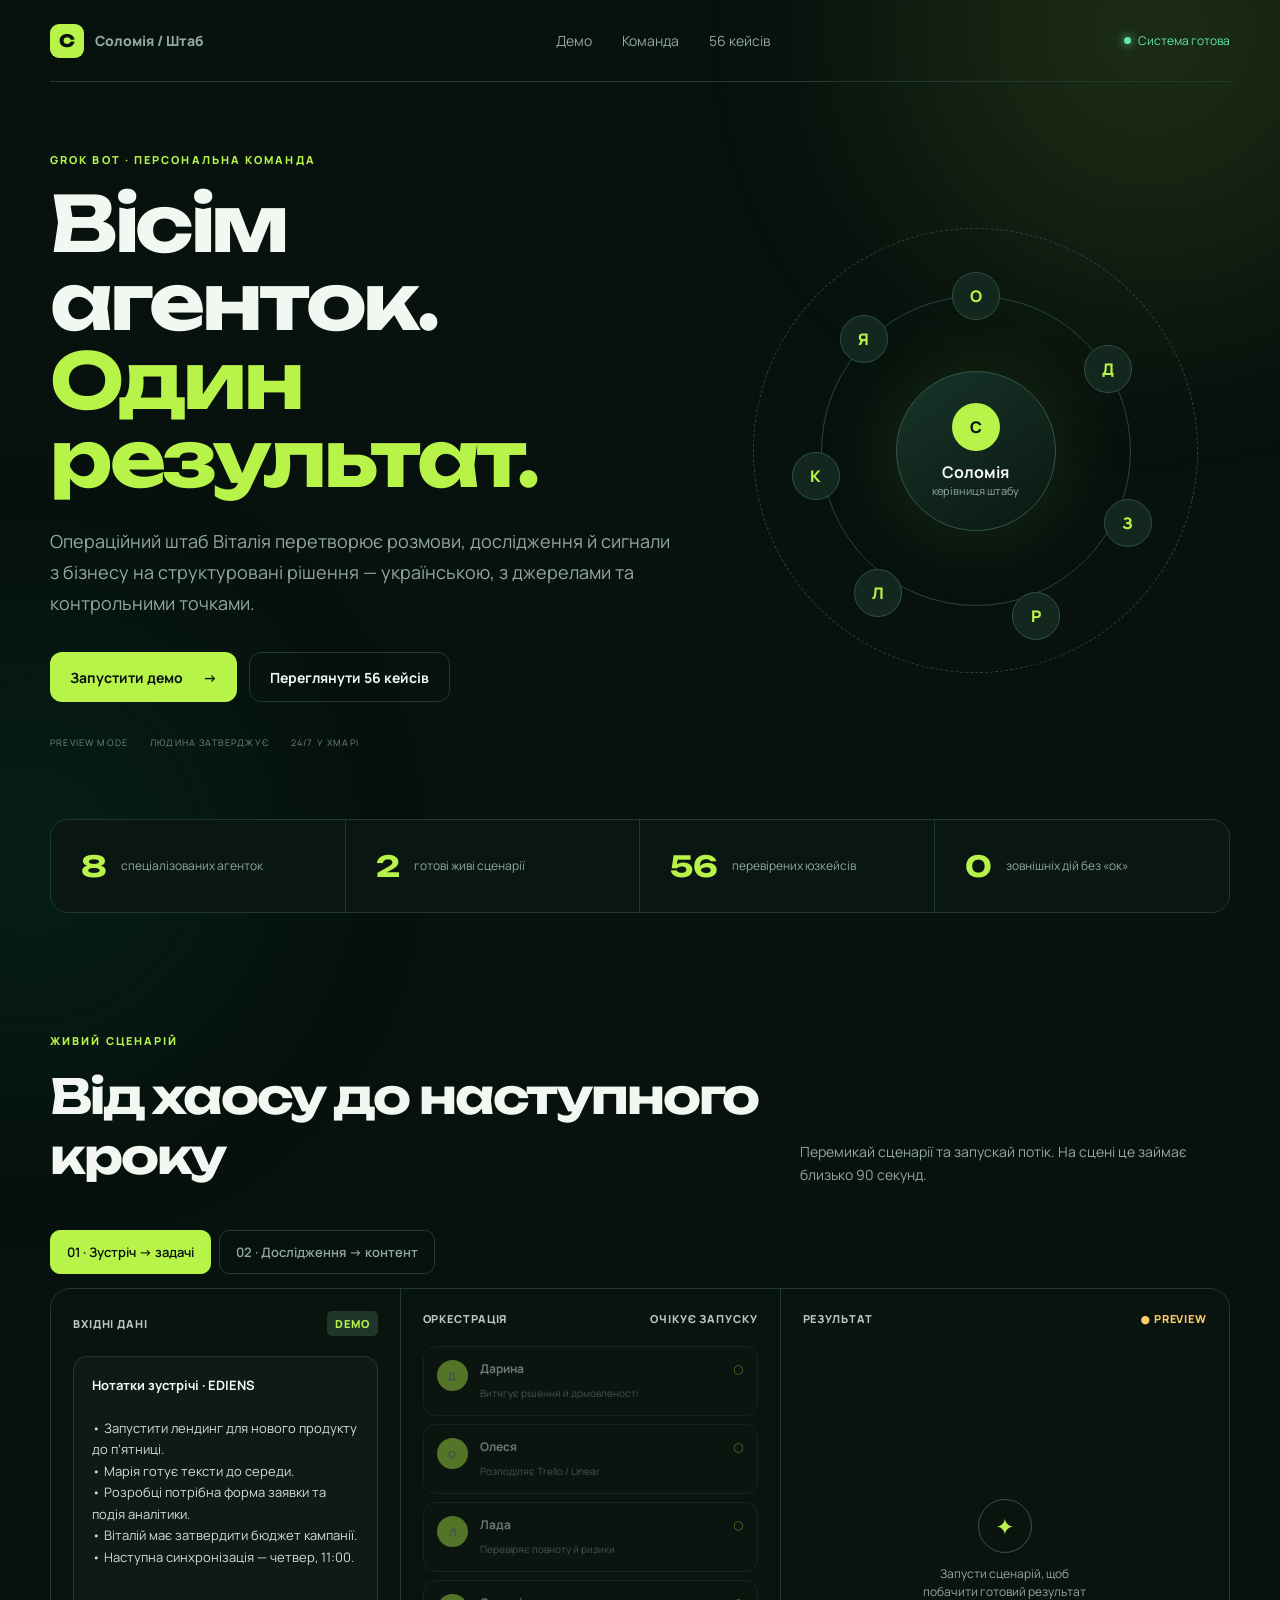
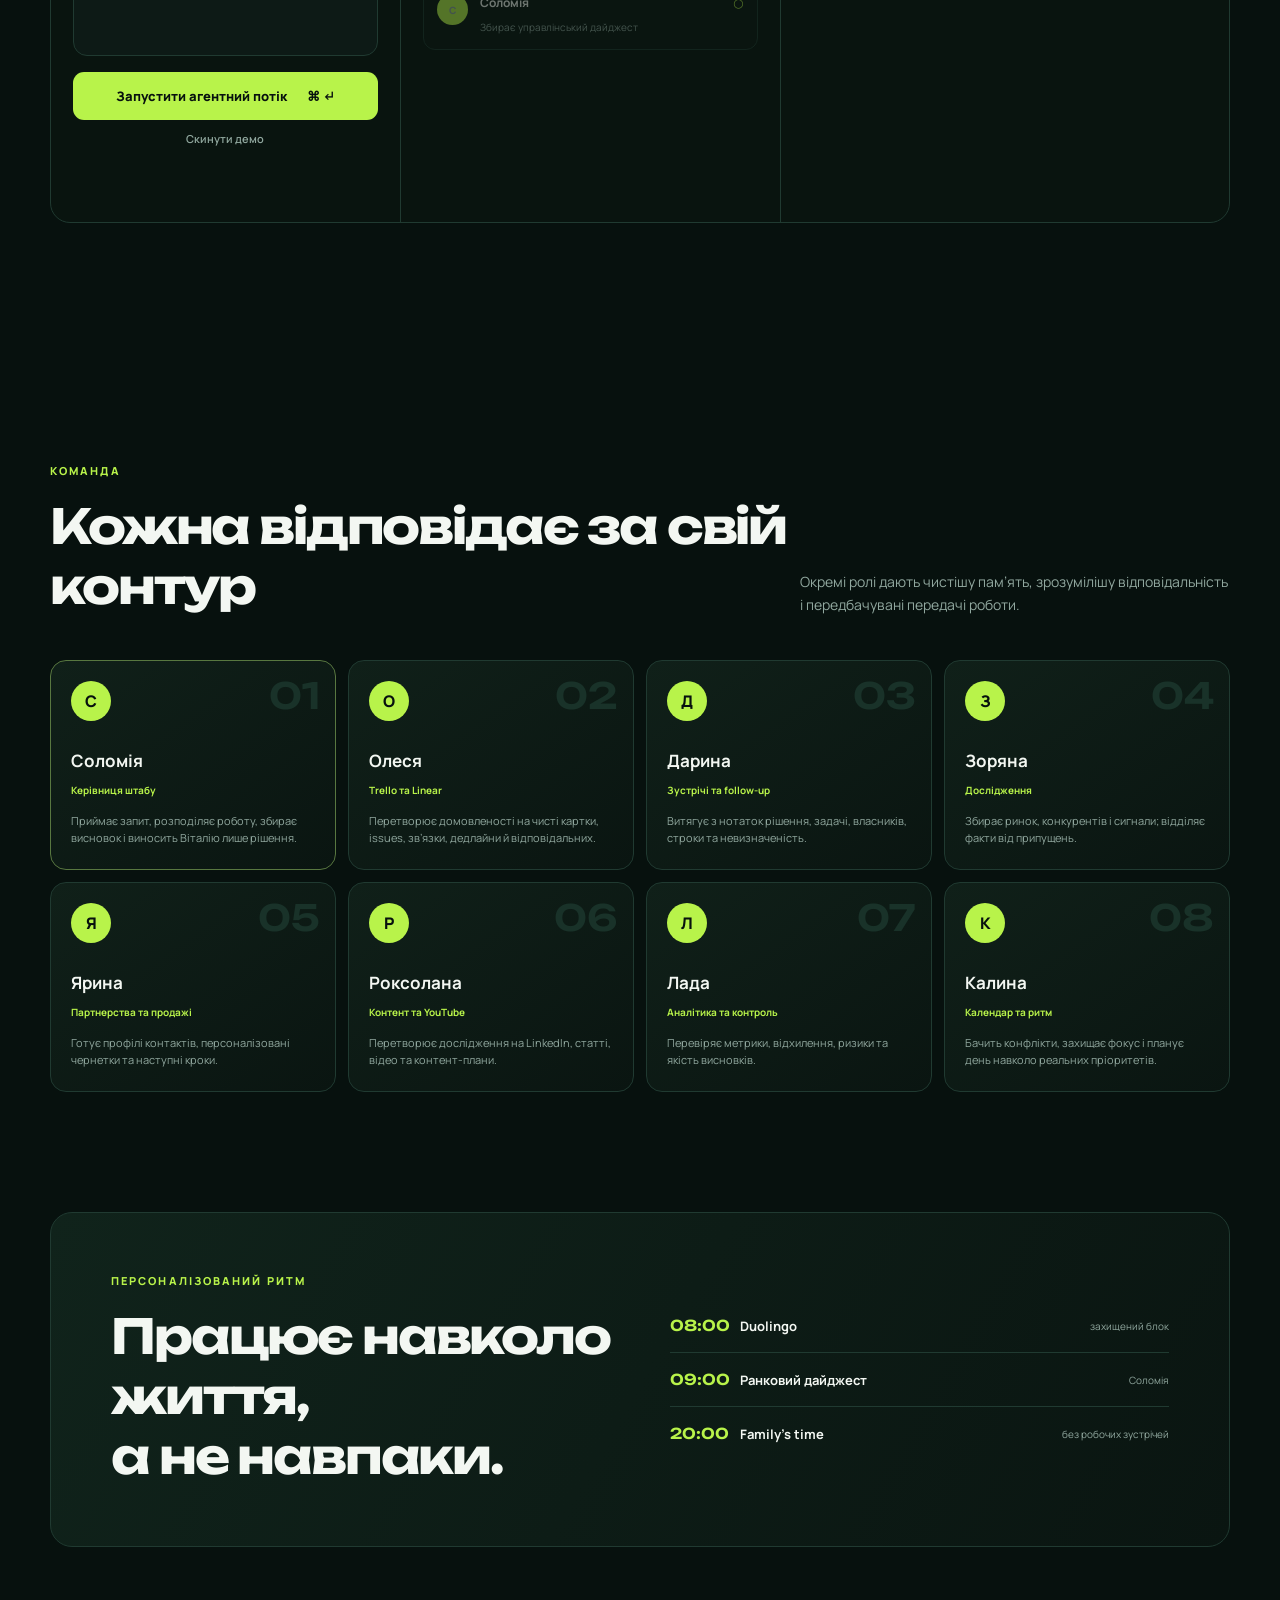
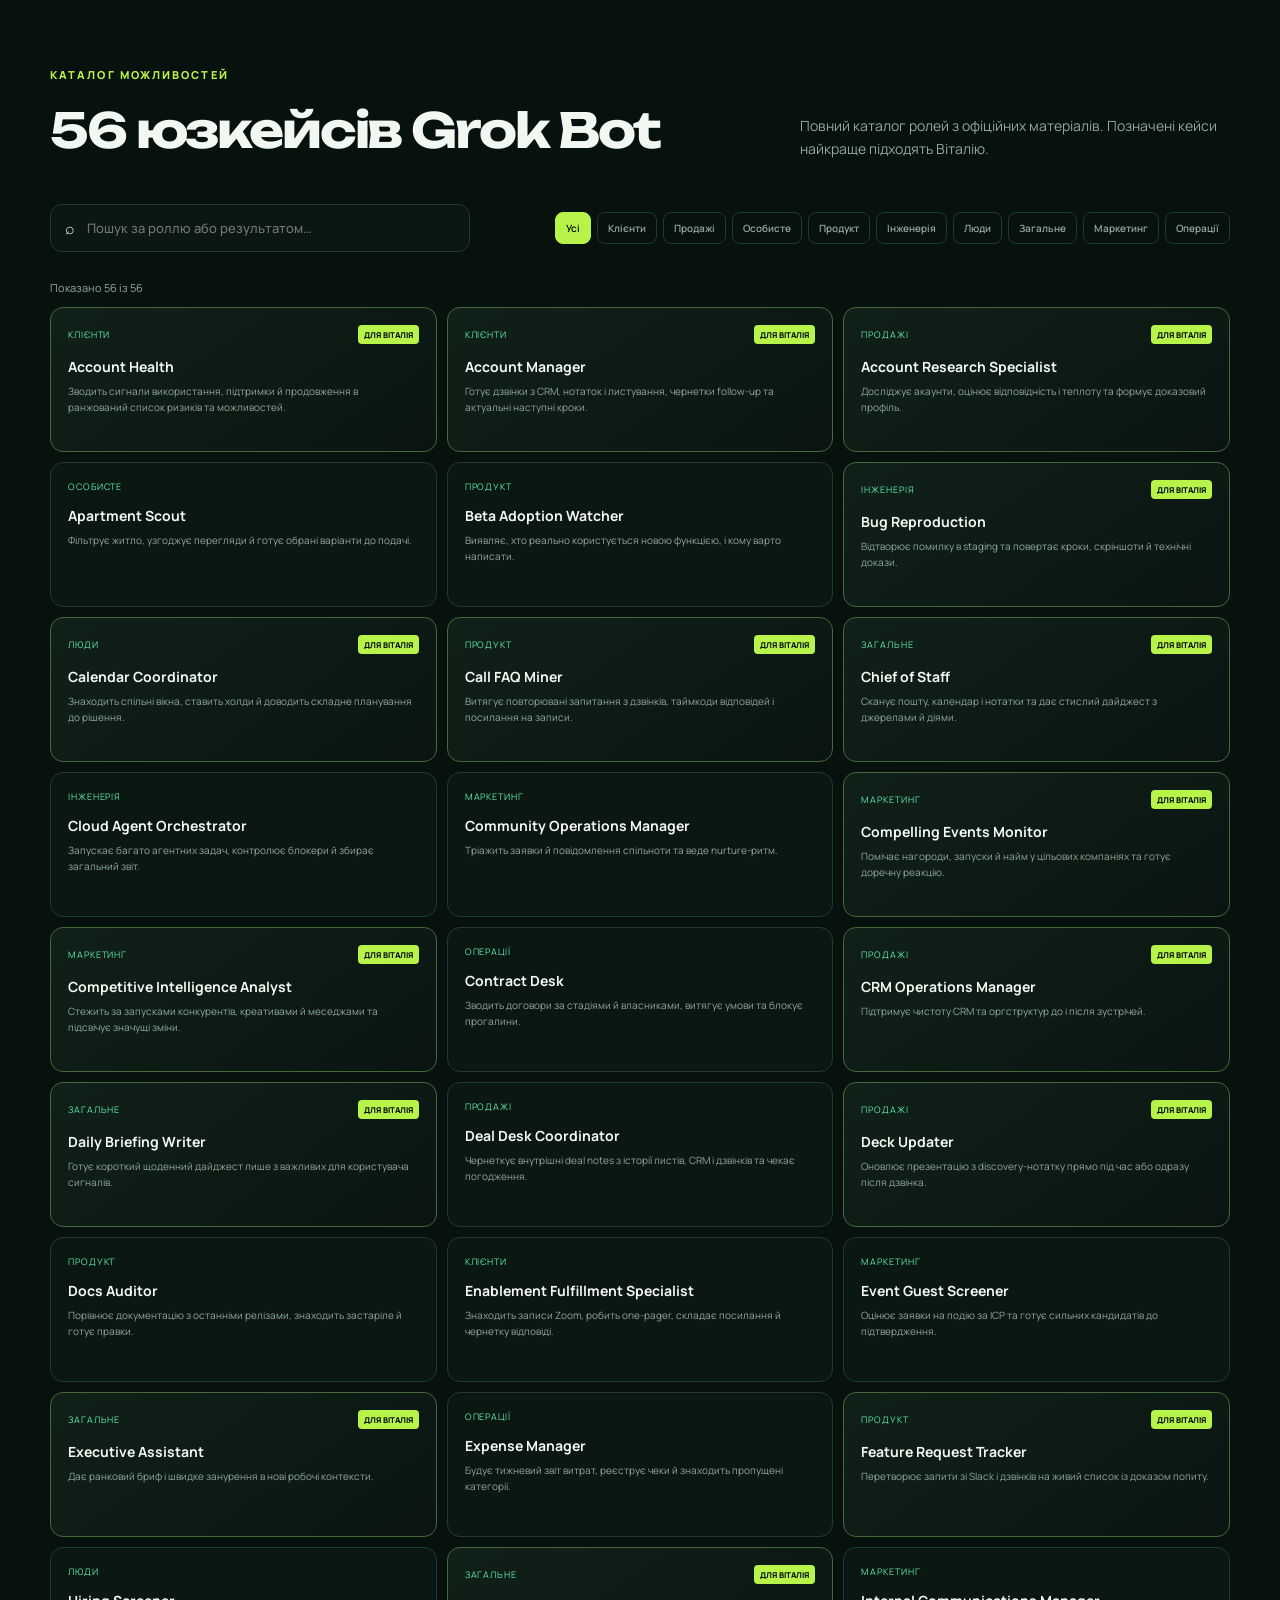
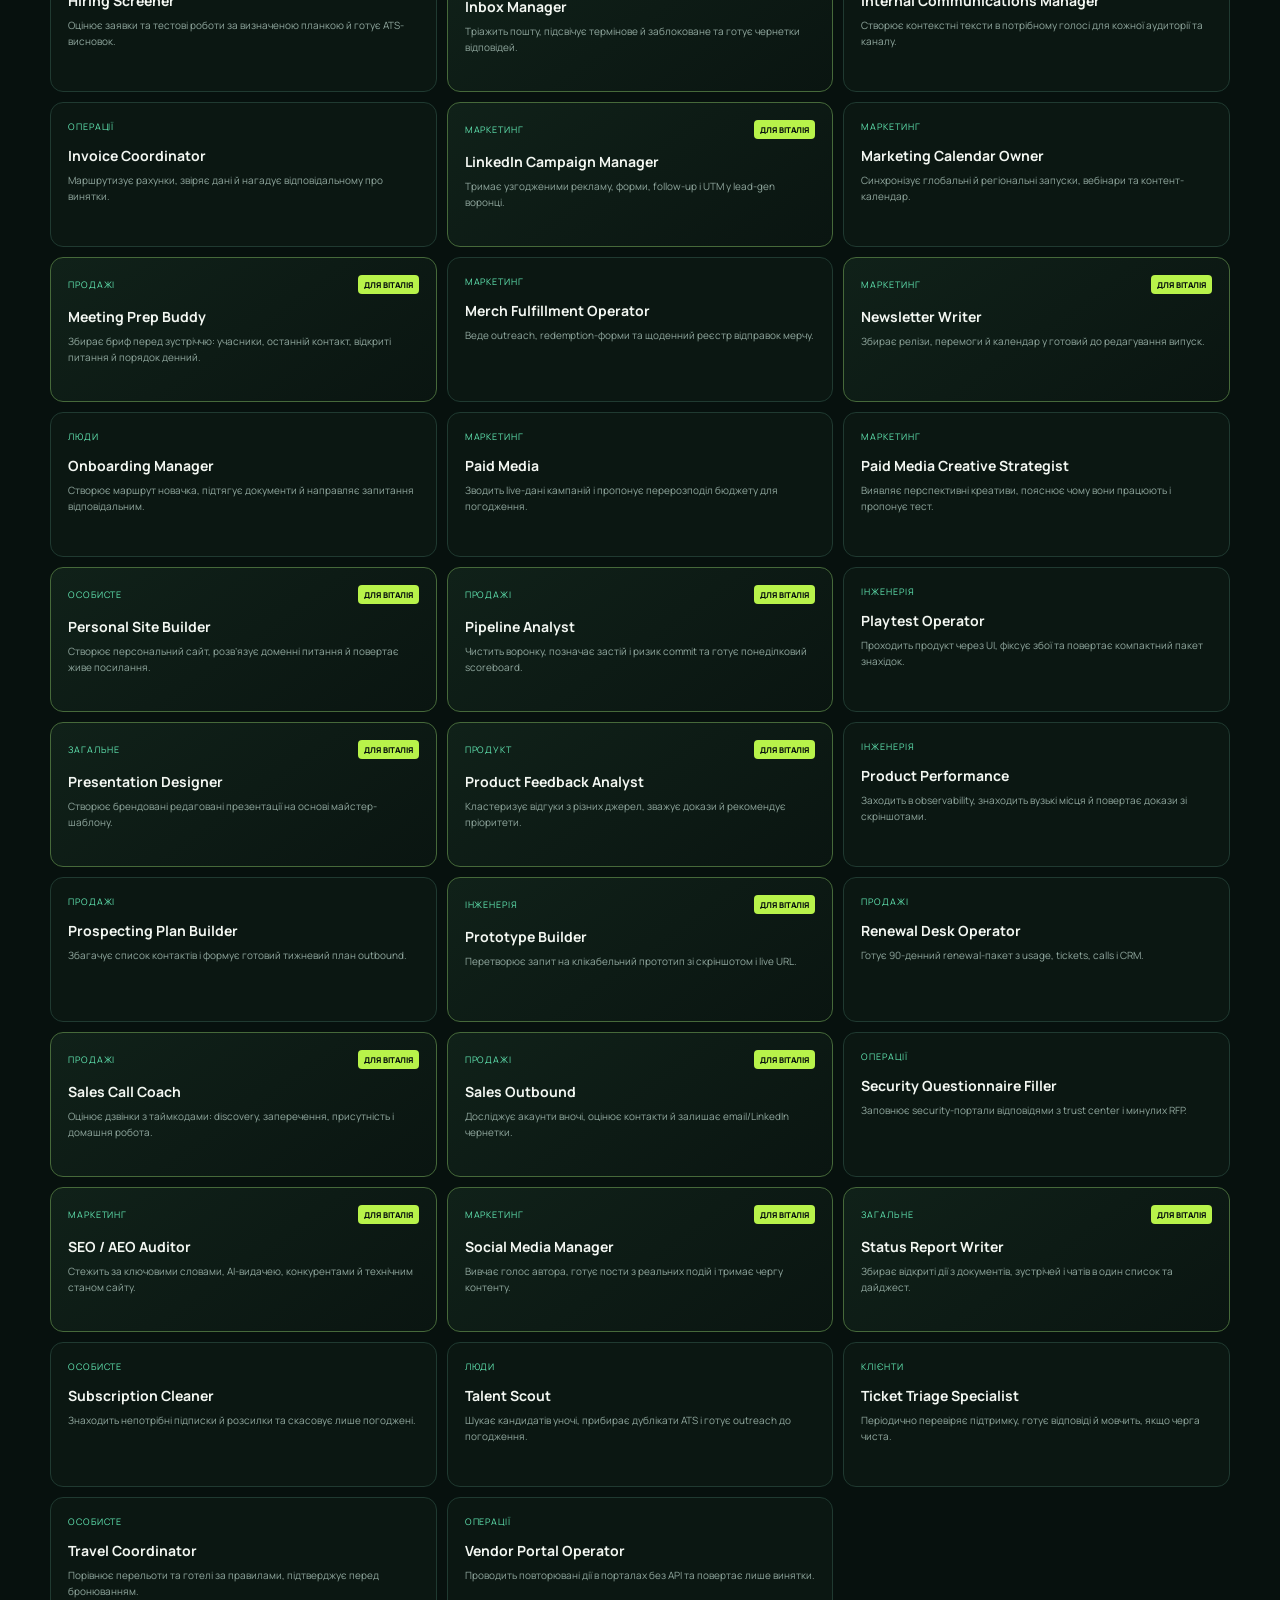
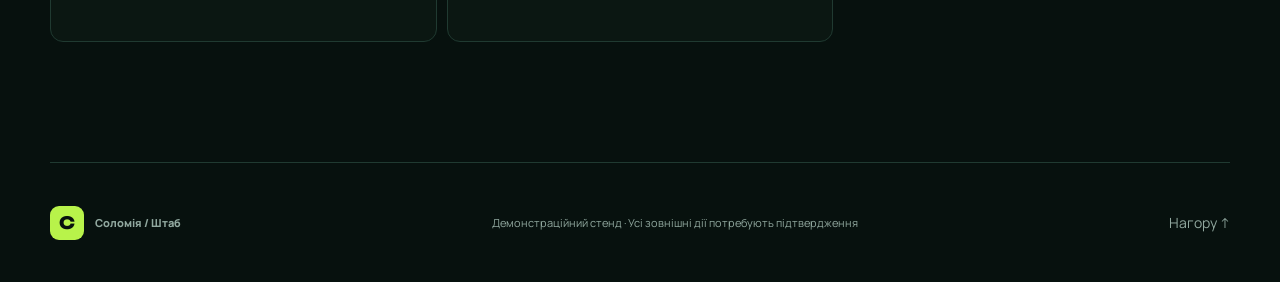
==== site/index.html @ a7ca8650 "feat: add interactive Grok Bot demo" ====
<!doctype html>
<html lang="uk">
<head>
  <meta charset="utf-8" />
  <meta name="viewport" content="width=device-width,initial-scale=1" />
  <meta name="description" content="Демо української команди Grok Bot для Віталія Матвєєва" />
  <title>Операційний штаб Віталія — Grok Bot Demo</title>
  <link rel="preconnect" href="https://fonts.googleapis.com">
  <link rel="preconnect" href="https://fonts.gstatic.com" crossorigin>
  <link href="https://fonts.googleapis.com/css2?family=Manrope:wght@400;500;600;700;800&family=Unbounded:wght@600;700&display=swap" rel="stylesheet">
  <link rel="stylesheet" href="styles.css" />
</head>
<body>
  <div class="ambient ambient-a"></div><div class="ambient ambient-b"></div>
  <header class="nav shell">
    <a class="brand" href="#top"><span class="brand-mark">С</span><span>Соломія / Штаб</span></a>
    <nav><a href="#demo">Демо</a><a href="#team">Команда</a><a href="#cases">56 кейсів</a></nav>
    <div class="live"><i></i> Система готова</div>
  </header>

  <main id="top">
    <section class="hero shell">
      <div class="hero-copy">
        <div class="eyebrow">GROK BOT · ПЕРСОНАЛЬНА КОМАНДА</div>
        <h1>Вісім агенток.<br><em>Один результат.</em></h1>
        <p>Операційний штаб Віталія перетворює розмови, дослідження й сигнали з бізнесу на структуровані рішення — українською, з джерелами та контрольними точками.</p>
        <div class="hero-actions"><a class="button primary" href="#demo">Запустити демо <span>→</span></a><a class="button ghost" href="#cases">Переглянути 56 кейсів</a></div>
        <div class="trust"><span>PREVIEW MODE</span><span>ЛЮДИНА ЗАТВЕРДЖУЄ</span><span>24/7 У ХМАРІ</span></div>
      </div>
      <div class="orbital" aria-label="Схема команди">
        <div class="orbit orbit-1"></div><div class="orbit orbit-2"></div>
        <div class="core"><span class="avatar big">С</span><strong>Соломія</strong><small>керівниця штабу</small></div>
        <div class="satellite s1">О</div><div class="satellite s2">Д</div><div class="satellite s3">З</div><div class="satellite s4">Р</div><div class="satellite s5">Л</div><div class="satellite s6">К</div><div class="satellite s7">Я</div>
      </div>
    </section>

    <section class="stats shell">
      <div><strong>8</strong><span>спеціалізованих агенток</span></div>
      <div><strong>2</strong><span>готові живі сценарії</span></div>
      <div><strong>56</strong><span>перевірених юзкейсів</span></div>
      <div><strong>0</strong><span>зовнішніх дій без «ок»</span></div>
    </section>

    <section class="demo-section shell" id="demo">
      <div class="section-heading"><div><div class="eyebrow">ЖИВИЙ СЦЕНАРІЙ</div><h2>Від хаосу до наступного кроку</h2></div><p>Перемикай сценарії та запускай потік. На сцені це займає близько 90 секунд.</p></div>
      <div class="scenario-tabs" role="tablist">
        <button class="scenario-tab active" data-scenario="meeting">01 · Зустріч → задачі</button>
        <button class="scenario-tab" data-scenario="research">02 · Дослідження → контент</button>
      </div>
      <div class="demo-console">
        <div class="input-panel">
          <div class="panel-top"><span>Вхідні дані</span><span class="tag">DEMO</span></div>
          <div class="source-card" id="sourceCard"></div>
          <button class="run-button" id="runDemo">Запустити агентний потік <span>⌘ ↵</span></button>
          <button class="reset-button" id="resetDemo">Скинути демо</button>
        </div>
        <div class="flow-panel">
          <div class="panel-top"><span>Оркестрація</span><span id="flowStatus">очікує запуску</span></div>
          <div class="flow" id="flow"></div>
        </div>
        <div class="result-panel">
          <div class="panel-top"><span>Результат</span><span class="safe">● PREVIEW</span></div>
          <div id="resultEmpty" class="result-empty"><div class="pulse-icon">✦</div><p>Запусти сценарій, щоб побачити готовий результат</p></div>
          <div id="result" class="result hidden"></div>
        </div>
      </div>
    </section>

    <section class="team-section shell" id="team">
      <div class="section-heading"><div><div class="eyebrow">КОМАНДА</div><h2>Кожна відповідає за свій контур</h2></div><p>Окремі ролі дають чистішу пам’ять, зрозумілішу відповідальність і передбачувані передачі роботи.</p></div>
      <div class="team-grid" id="teamGrid"></div>
    </section>

    <section class="rhythm shell">
      <div><div class="eyebrow">ПЕРСОНАЛІЗОВАНИЙ РИТМ</div><h2>Працює навколо життя,<br>а не навпаки.</h2></div>
      <div class="schedule"><div><time>08:00</time><span>Duolingo</span><i>захищений блок</i></div><div><time>09:00</time><span>Ранковий дайджест</span><i>Соломія</i></div><div><time>20:00</time><span>Family’s time</span><i>без робочих зустрічей</i></div></div>
    </section>

    <section class="cases-section shell" id="cases">
      <div class="section-heading"><div><div class="eyebrow">КАТАЛОГ МОЖЛИВОСТЕЙ</div><h2>56 юзкейсів Grok Bot</h2></div><p>Повний каталог ролей з офіційних матеріалів. Позначені кейси найкраще підходять Віталію.</p></div>
      <div class="catalog-tools"><label class="search"><span>⌕</span><input id="caseSearch" placeholder="Пошук за роллю або результатом…" /></label><div class="filters" id="filters"></div></div>
      <div class="case-count" id="caseCount"></div>
      <div class="case-grid" id="caseGrid"></div>
    </section>
  </main>

  <footer class="shell"><div class="brand"><span class="brand-mark">С</span><span>Соломія / Штаб</span></div><p>Демонстраційний стенд · Усі зовнішні дії потребують підтвердження</p><a href="#top">Нагору ↑</a></footer>
  <script src="data.js"></script><script src="app.js"></script>
</body>
</html>
---- site/styles.css ----
:root{--bg:#07110e;--panel:#0d1a16;--panel2:#10221c;--line:#203a31;--text:#f3f7f2;--muted:#91a89f;--lime:#b8f34a;--mint:#61e6b2;--amber:#ffca68;--red:#ff7e72;--blue:#7fb5ff}*{box-sizing:border-box}html{scroll-behavior:smooth}body{margin:0;background:var(--bg);color:var(--text);font-family:Manrope,system-ui,sans-serif;overflow-x:hidden}.shell{width:min(1180px,calc(100% - 40px));margin:auto}.ambient{position:fixed;border-radius:50%;filter:blur(120px);opacity:.12;pointer-events:none;z-index:-1}.ambient-a{width:500px;height:500px;background:var(--lime);top:-220px;right:-120px}.ambient-b{width:420px;height:420px;background:#008d69;bottom:-160px;left:-180px}.nav{height:82px;display:flex;align-items:center;justify-content:space-between;border-bottom:1px solid var(--line)}.brand{display:flex;align-items:center;gap:11px;font-weight:800}.brand-mark{display:grid;place-items:center;width:34px;height:34px;background:var(--lime);color:#08110e;border-radius:9px;font-family:Unbounded;font-size:17px}.nav nav{display:flex;gap:30px}.nav a,footer a{color:var(--muted);text-decoration:none;font-size:14px}.nav a:hover,footer a:hover{color:var(--text)}.live{font-size:12px;color:var(--mint);display:flex;align-items:center;gap:7px}.live i{width:7px;height:7px;border-radius:50%;background:var(--mint);box-shadow:0 0 10px var(--mint)}.hero{min-height:650px;display:grid;grid-template-columns:1.1fr .9fr;align-items:center;gap:50px;padding:70px 0}.eyebrow{font-size:11px;letter-spacing:.19em;color:var(--lime);font-weight:800;margin-bottom:18px}.hero h1,.section-heading h2,.rhythm h2{font-family:Unbounded,sans-serif;letter-spacing:-.045em;margin:0}.hero h1{font-size:clamp(48px,6vw,79px);line-height:1.02}.hero h1 em{font-style:normal;color:var(--lime)}.hero-copy>p{color:var(--muted);font-size:18px;line-height:1.7;max-width:650px;margin:28px 0 34px}.hero-actions{display:flex;gap:12px}.button{height:50px;padding:0 20px;border-radius:12px;display:inline-flex;align-items:center;gap:20px;text-decoration:none;font-weight:700;font-size:14px}.button.primary{background:var(--lime);color:#07110e}.button.ghost{border:1px solid var(--line);color:var(--text)}.trust{display:flex;gap:22px;margin-top:34px;color:#6f877e;font-size:9px;letter-spacing:.13em}.orbital{position:relative;height:480px;display:grid;place-items:center}.orbit{position:absolute;border:1px solid #28493d;border-radius:50%}.orbit-1{width:310px;height:310px}.orbit-2{width:445px;height:445px;border-style:dashed;animation:spin 45s linear infinite}.core{width:160px;height:160px;border-radius:50%;background:linear-gradient(145deg,#183529,#0a1712);border:1px solid #335a49;display:flex;flex-direction:column;align-items:center;justify-content:center;box-shadow:0 0 90px #a9ec4020;z-index:2}.avatar{display:grid;place-items:center;border-radius:50%;background:var(--lime);color:#07110e;font-weight:800}.avatar.big{width:48px;height:48px;margin-bottom:10px}.core strong{font-size:16px}.core small{color:var(--muted);font-size:11px}.satellite{position:absolute;width:48px;height:48px;border-radius:50%;display:grid;place-items:center;background:#13271f;border:1px solid #315144;color:var(--lime);font-weight:800}.s1{transform:translate(0,-155px)}.s2{transform:translate(132px,-82px)}.s3{transform:translate(152px,72px)}.s4{transform:translate(60px,165px)}.s5{transform:translate(-98px,142px)}.s6{transform:translate(-160px,25px)}.s7{transform:translate(-112px,-112px)}@keyframes spin{to{transform:rotate(360deg)}}.stats{display:grid;grid-template-columns:repeat(4,1fr);border:1px solid var(--line);border-radius:18px;background:#0a1612}.stats div{padding:28px 30px;display:flex;align-items:center;gap:14px;border-right:1px solid var(--line)}.stats div:last-child{border:0}.stats strong{font:700 29px Unbounded;color:var(--lime)}.stats span{font-size:12px;color:var(--muted);line-height:1.4}.demo-section,.team-section,.cases-section{padding:120px 0}.section-heading{display:flex;justify-content:space-between;align-items:flex-end;margin-bottom:44px}.section-heading h2,.rhythm h2{font-size:clamp(30px,4vw,48px)}.section-heading>p{max-width:430px;color:var(--muted);font-size:14px;line-height:1.65;margin:0}.scenario-tabs{display:flex;gap:8px;margin-bottom:14px}.scenario-tab{border:1px solid var(--line);background:transparent;color:var(--muted);font:600 13px Manrope;padding:12px 16px;border-radius:10px;cursor:pointer}.scenario-tab.active{background:var(--lime);color:#07110e;border-color:var(--lime)}.demo-console{display:grid;grid-template-columns:.92fr 1fr 1.18fr;border:1px solid var(--line);border-radius:20px;overflow:hidden;min-height:535px;background:#09140f}.demo-console>div{padding:22px;border-right:1px solid var(--line)}.demo-console>div:last-child{border:0}.panel-top{display:flex;justify-content:space-between;align-items:center;color:#b7c8c1;font-size:11px;font-weight:800;letter-spacing:.08em;text-transform:uppercase;margin-bottom:20px}.tag{background:#21362b;padding:5px 8px;border-radius:5px;color:var(--lime)}.source-card{background:var(--panel);border:1px solid var(--line);border-radius:14px;padding:18px;min-height:300px;font-size:13px;line-height:1.65;color:#cfdbd6;white-space:pre-line}.source-card strong{color:var(--text)}.run-button{width:100%;border:0;background:var(--lime);color:#07110e;height:48px;border-radius:11px;margin-top:16px;font:800 13px Manrope;cursor:pointer;display:flex;align-items:center;justify-content:center;gap:20px}.run-button:disabled{opacity:.55;cursor:wait}.reset-button{display:block;margin:10px auto 0;background:none;border:0;color:var(--muted);font:600 11px Manrope;cursor:pointer}.flow{display:flex;flex-direction:column;gap:8px}.flow-step{display:flex;gap:12px;align-items:flex-start;padding:13px;border:1px solid var(--line);border-radius:12px;background:#0c1814;opacity:.43;transition:.35s}.flow-step.active{opacity:1;border-color:#5b7743;transform:translateX(3px)}.flow-step.done{opacity:1}.flow-step .mini{width:31px;height:31px;flex:0 0 31px}.flow-step strong{display:block;font-size:12px;margin-bottom:3px}.flow-step span{font-size:10px;color:var(--muted)}.flow-step .state{margin-left:auto;color:var(--lime);font-size:12px}.safe{color:var(--amber)}.result-empty{height:420px;display:grid;place-content:center;text-align:center;color:var(--muted);font-size:12px}.pulse-icon{margin:auto;width:54px;height:54px;border:1px solid #365646;border-radius:50%;display:grid;place-items:center;color:var(--lime);font-size:23px;animation:pulse 2s infinite}.result-empty p{max-width:180px;line-height:1.5}.hidden{display:none!important}@keyframes pulse{50%{box-shadow:0 0 0 12px #b8f34a08}}.result{display:flex;flex-direction:column;gap:10px}.result-summary{padding:14px;background:#13251d;border-radius:11px;border-left:3px solid var(--lime);font-size:12px;line-height:1.55}.board-card{padding:13px;border:1px solid var(--line);border-radius:11px;background:#0c1814}.board-head{display:flex;justify-content:space-between;margin-bottom:8px}.system{font-size:9px;font-weight:800;letter-spacing:.1em}.system.trello{color:var(--blue)}.system.linear{color:#b69cff}.board-card strong{display:block;font-size:12px;margin-bottom:8px}.meta{display:flex;flex-wrap:wrap;gap:7px;color:var(--muted);font-size:9px}.meta span{padding:4px 6px;background:#15261f;border-radius:5px}.approval{border:1px dashed #8b7035;border-radius:10px;color:var(--amber);padding:11px;font-size:10px;text-align:center}.team-grid{display:grid;grid-template-columns:repeat(4,1fr);gap:12px}.agent-card{position:relative;background:linear-gradient(145deg,#102019,#0a1511);border:1px solid var(--line);border-radius:16px;padding:20px;min-height:210px;overflow:hidden}.agent-card.featured{border-color:#587740}.agent-card .number{position:absolute;right:15px;top:12px;font:600 36px Unbounded;color:#193229}.agent-card .avatar{width:40px;height:40px;margin-bottom:28px}.agent-card h3{margin:0 0 5px;font-size:17px}.agent-card small{color:var(--lime);font-size:10px;font-weight:700}.agent-card p{color:var(--muted);font-size:11px;line-height:1.55;margin:13px 0 0}.rhythm{padding:60px;border:1px solid var(--line);border-radius:22px;background:linear-gradient(120deg,#10231b,#0a1511);display:grid;grid-template-columns:1fr 1fr;gap:60px;align-items:center}.schedule div{display:grid;grid-template-columns:70px 1fr auto;align-items:center;border-bottom:1px solid var(--line);padding:17px 0}.schedule div:last-child{border:0}.schedule time{font:600 15px Unbounded;color:var(--lime)}.schedule span{font-size:13px;font-weight:700}.schedule i{font-style:normal;font-size:10px;color:var(--muted)}.catalog-tools{display:flex;justify-content:space-between;gap:20px;align-items:center}.search{height:48px;border:1px solid var(--line);border-radius:12px;display:flex;align-items:center;gap:10px;padding:0 14px;flex:1;max-width:420px;background:#0b1712}.search input{background:transparent;border:0;outline:0;color:var(--text);font:500 13px Manrope;width:100%}.filters{display:flex;gap:6px;flex-wrap:wrap;justify-content:flex-end}.filter{background:transparent;border:1px solid var(--line);border-radius:8px;color:var(--muted);padding:8px 10px;font:600 10px Manrope;cursor:pointer}.filter.active{color:#07110e;background:var(--lime);border-color:var(--lime)}.case-count{font-size:11px;color:var(--muted);margin:28px 0 12px}.case-grid{display:grid;grid-template-columns:repeat(3,1fr);gap:10px}.case-card{border:1px solid var(--line);border-radius:13px;padding:17px;background:#0b1712;min-height:145px}.case-card.recommended{border-color:#46693a;background:linear-gradient(145deg,#102119,#0a1511)}.case-top{display:flex;justify-content:space-between;gap:10px;align-items:center}.case-category{font-size:9px;text-transform:uppercase;color:var(--mint);letter-spacing:.1em}.pick{font-size:8px;background:var(--lime);color:#07110e;padding:4px 6px;border-radius:4px;font-weight:800}.case-card h3{font-size:14px;margin:13px 0 8px}.case-card p{font-size:10px;color:var(--muted);line-height:1.55;margin:0}footer{min-height:120px;border-top:1px solid var(--line);display:flex;justify-content:space-between;align-items:center;color:var(--muted);font-size:11px}@media(max-width:900px){.hero{grid-template-columns:1fr;padding-top:80px}.orbital{display:none}.stats{grid-template-columns:1fr 1fr}.stats div:nth-child(2){border-right:0}.stats div:nth-child(-n+2){border-bottom:1px solid var(--line)}.demo-console{grid-template-columns:1fr}.demo-console>div{border-right:0;border-bottom:1px solid var(--line)}.team-grid{grid-template-columns:1fr 1fr}.case-grid{grid-template-columns:1fr 1fr}.section-heading{align-items:flex-start;flex-direction:column;gap:18px}.rhythm{grid-template-columns:1fr;padding:35px}.catalog-tools{align-items:flex-start;flex-direction:column}.search{max-width:none;width:100%}.filters{justify-content:flex-start}}@media(max-width:600px){.shell{width:min(100% - 24px,1180px)}.nav nav{display:none}.hero{min-height:auto;padding:75px 0}.hero h1{font-size:43px}.hero-actions{flex-direction:column}.trust{gap:10px;flex-wrap:wrap}.stats{grid-template-columns:1fr}.stats div{border-right:0!important;border-bottom:1px solid var(--line)!important}.stats div:last-child{border-bottom:0!important}.demo-section,.team-section,.cases-section{padding:80px 0}.team-grid,.case-grid{grid-template-columns:1fr}.rhythm{padding:28px 20px}.schedule div{grid-template-columns:60px 1fr}.schedule i{display:none}.filters{max-height:110px;overflow:auto}footer{flex-direction:column;justify-content:center;gap:12px}.section-heading h2,.rhythm h2{font-size:31px}}
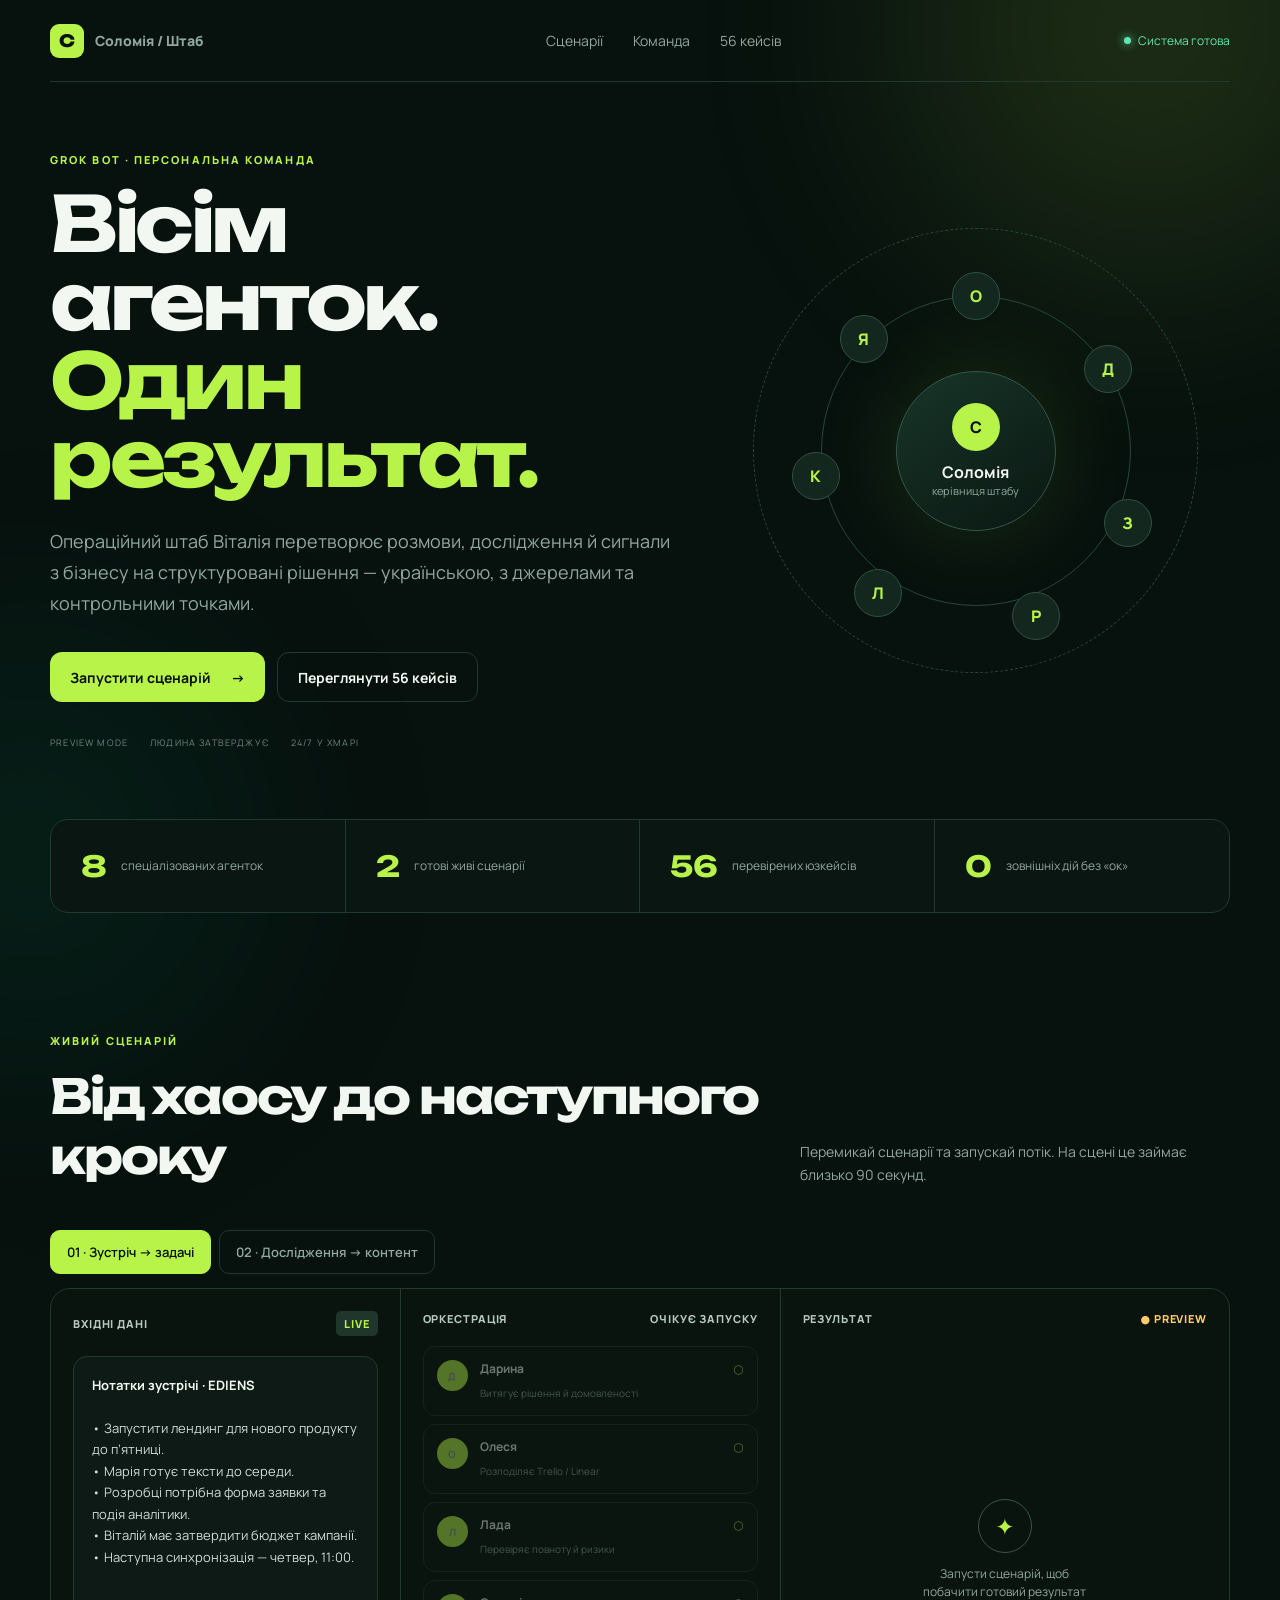
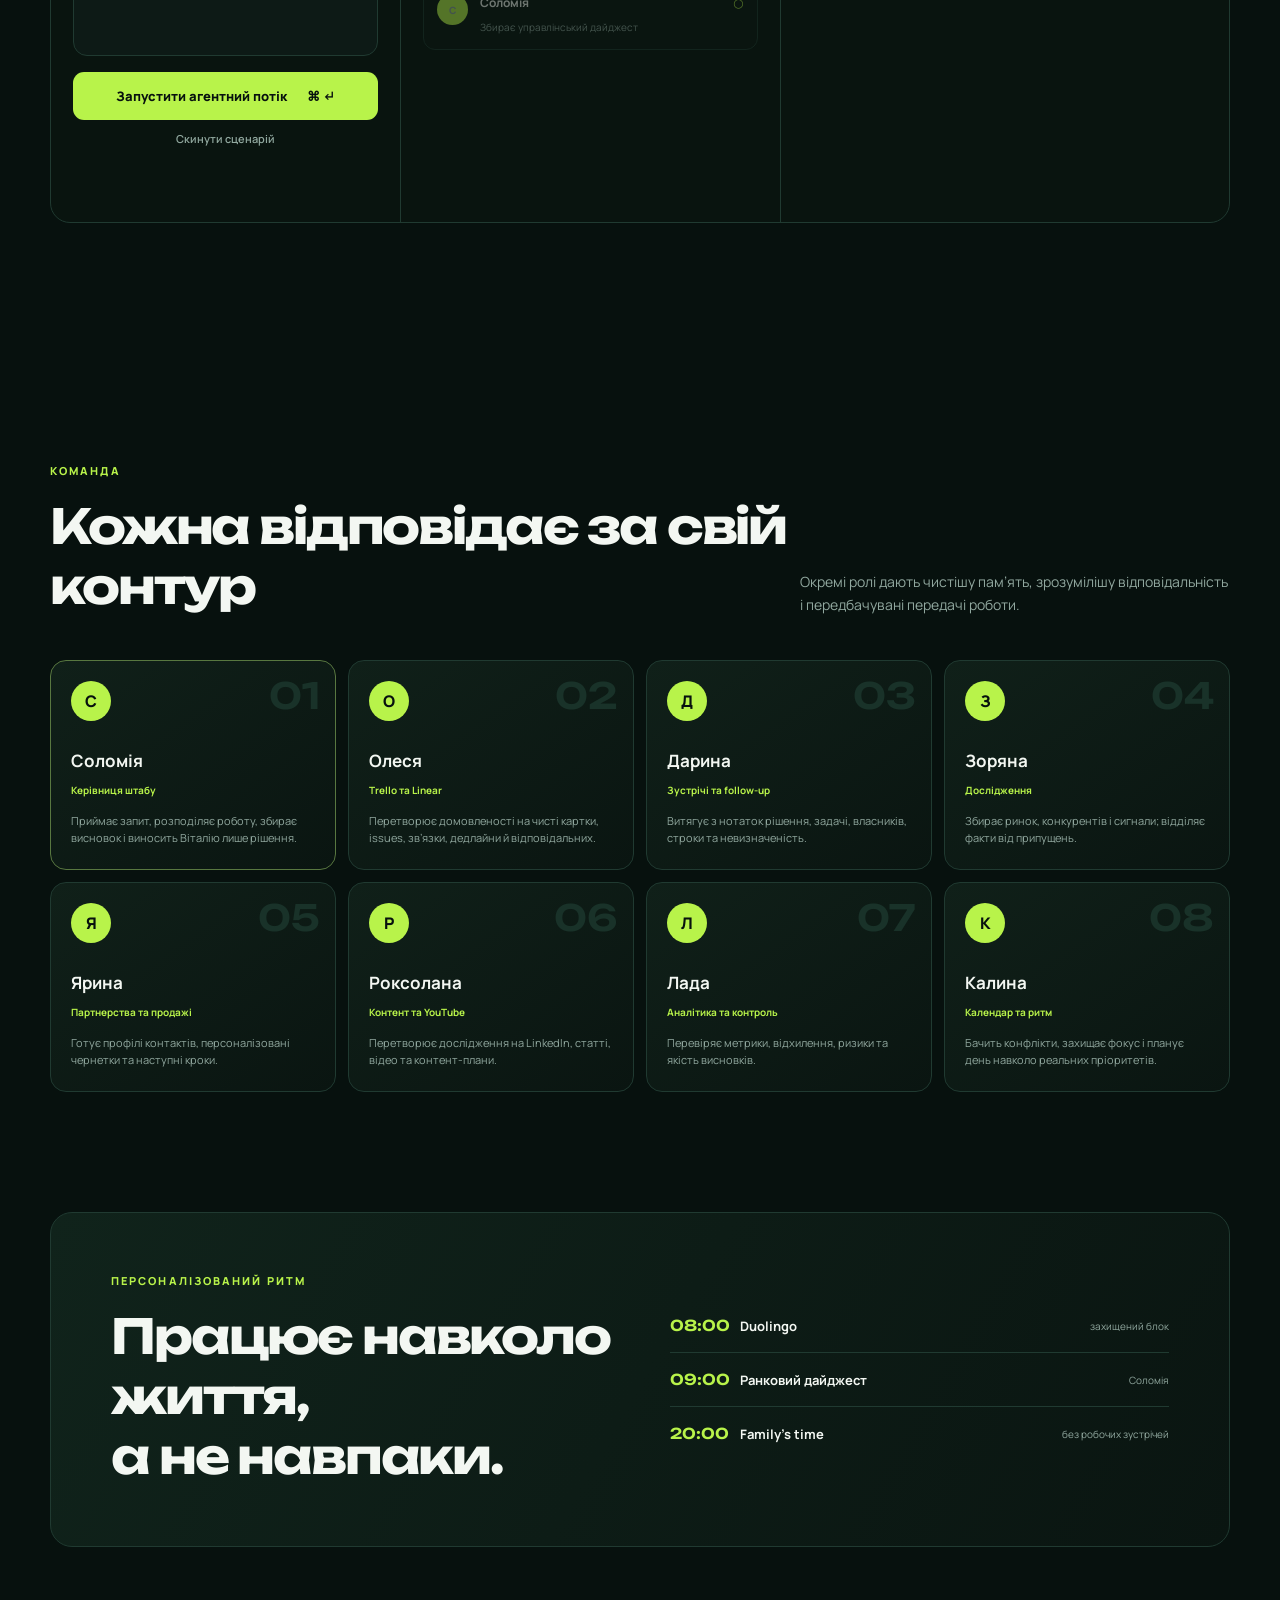
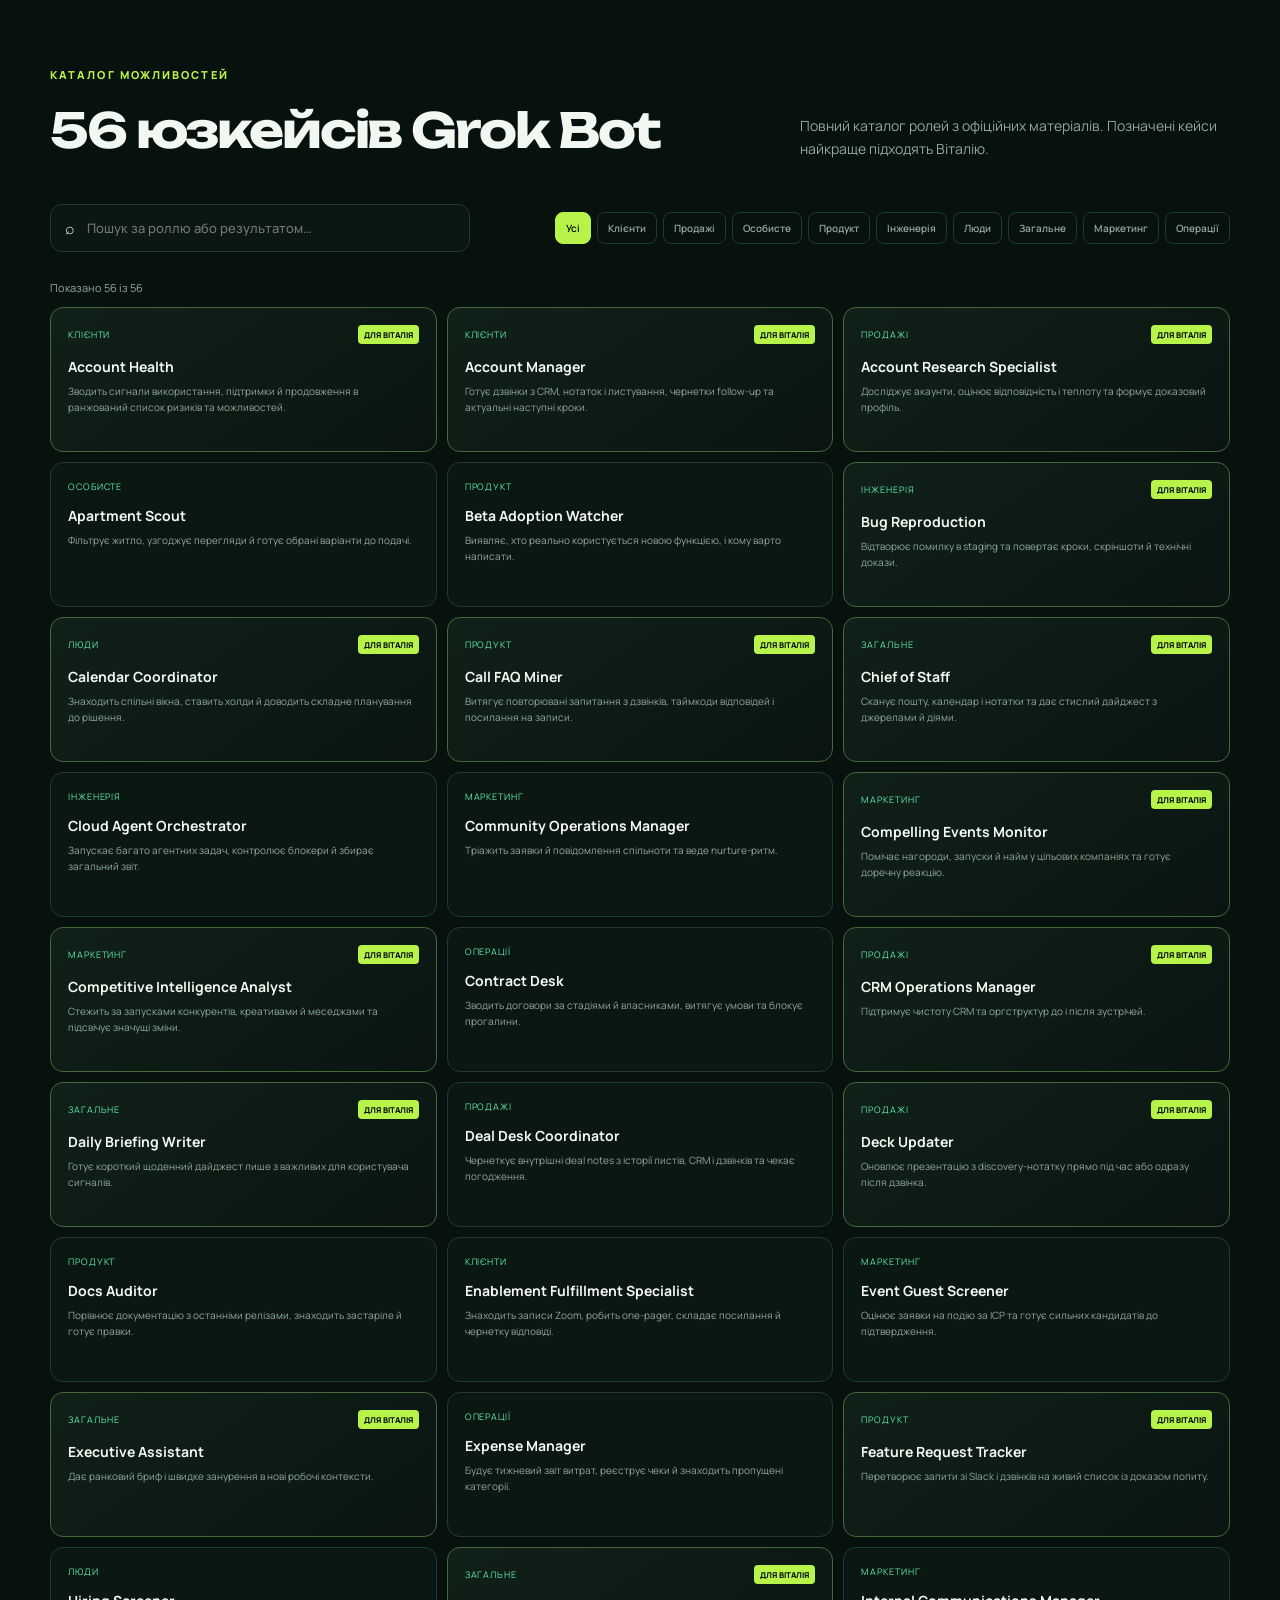
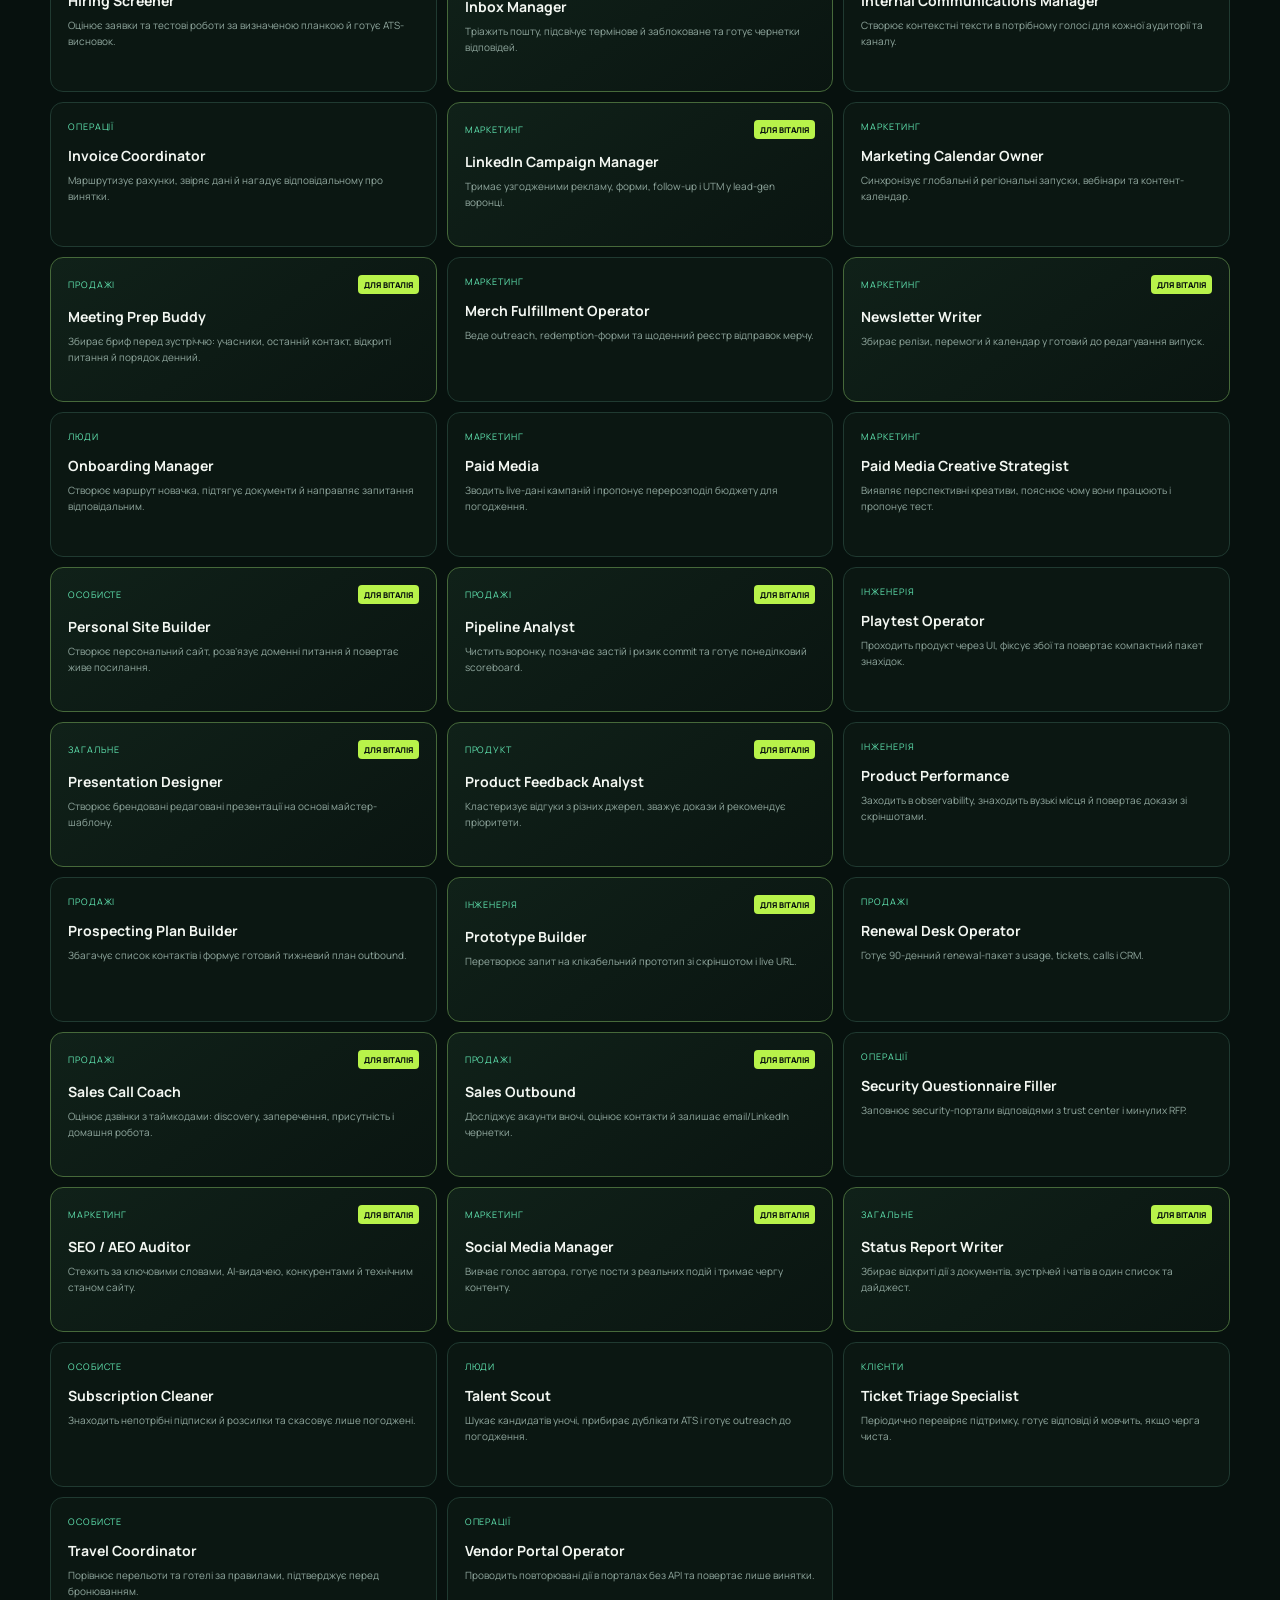
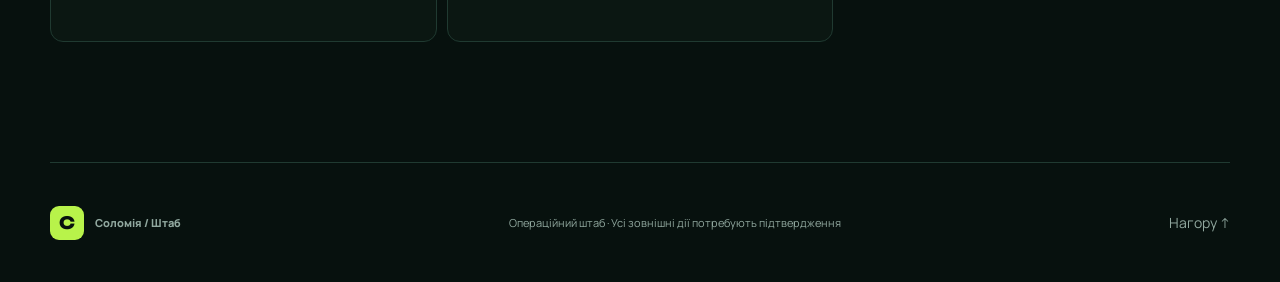
==== commit bc73947f: "refactor: present system as operational workspace" ====
--- a/site/index.html
+++ b/site/index.html
@@ -3,8 +3,8 @@
 <head>
   <meta charset="utf-8" />
   <meta name="viewport" content="width=device-width,initial-scale=1" />
-  <meta name="description" content="Демо української команди Grok Bot для Віталія Матвєєва" />
-  <title>Операційний штаб Віталія — Grok Bot Demo</title>
+  <meta name="description" content="Українська команда Grok Bot для Віталія Матвєєва" />
+  <title>Операційний штаб Віталія — Grok Bot</title>
   <link rel="preconnect" href="https://fonts.googleapis.com">
   <link rel="preconnect" href="https://fonts.gstatic.com" crossorigin>
   <link href="https://fonts.googleapis.com/css2?family=Manrope:wght@400;500;600;700;800&family=Unbounded:wght@600;700&display=swap" rel="stylesheet">
@@ -14,7 +14,7 @@
   <div class="ambient ambient-a"></div><div class="ambient ambient-b"></div>
   <header class="nav shell">
     <a class="brand" href="#top"><span class="brand-mark">С</span><span>Соломія / Штаб</span></a>
-    <nav><a href="#demo">Демо</a><a href="#team">Команда</a><a href="#cases">56 кейсів</a></nav>
+    <nav><a href="#demo">Сценарії</a><a href="#team">Команда</a><a href="#cases">56 кейсів</a></nav>
     <div class="live"><i></i> Система готова</div>
   </header>
 
@@ -24,7 +24,7 @@
         <div class="eyebrow">GROK BOT · ПЕРСОНАЛЬНА КОМАНДА</div>
         <h1>Вісім агенток.<br><em>Один результат.</em></h1>
         <p>Операційний штаб Віталія перетворює розмови, дослідження й сигнали з бізнесу на структуровані рішення — українською, з джерелами та контрольними точками.</p>
-        <div class="hero-actions"><a class="button primary" href="#demo">Запустити демо <span>→</span></a><a class="button ghost" href="#cases">Переглянути 56 кейсів</a></div>
+        <div class="hero-actions"><a class="button primary" href="#demo">Запустити сценарій <span>→</span></a><a class="button ghost" href="#cases">Переглянути 56 кейсів</a></div>
         <div class="trust"><span>PREVIEW MODE</span><span>ЛЮДИНА ЗАТВЕРДЖУЄ</span><span>24/7 У ХМАРІ</span></div>
       </div>
       <div class="orbital" aria-label="Схема команди">
@@ -49,10 +49,10 @@
       </div>
       <div class="demo-console">
         <div class="input-panel">
-          <div class="panel-top"><span>Вхідні дані</span><span class="tag">DEMO</span></div>
+          <div class="panel-top"><span>Вхідні дані</span><span class="tag">LIVE</span></div>
           <div class="source-card" id="sourceCard"></div>
           <button class="run-button" id="runDemo">Запустити агентний потік <span>⌘ ↵</span></button>
-          <button class="reset-button" id="resetDemo">Скинути демо</button>
+          <button class="reset-button" id="resetDemo">Скинути сценарій</button>
         </div>
         <div class="flow-panel">
           <div class="panel-top"><span>Оркестрація</span><span id="flowStatus">очікує запуску</span></div>
@@ -84,7 +84,7 @@
     </section>
   </main>
 
-  <footer class="shell"><div class="brand"><span class="brand-mark">С</span><span>Соломія / Штаб</span></div><p>Демонстраційний стенд · Усі зовнішні дії потребують підтвердження</p><a href="#top">Нагору ↑</a></footer>
+  <footer class="shell"><div class="brand"><span class="brand-mark">С</span><span>Соломія / Штаб</span></div><p>Операційний штаб · Усі зовнішні дії потребують підтвердження</p><a href="#top">Нагору ↑</a></footer>
   <script src="data.js"></script><script src="app.js"></script>
 </body>
 </html>
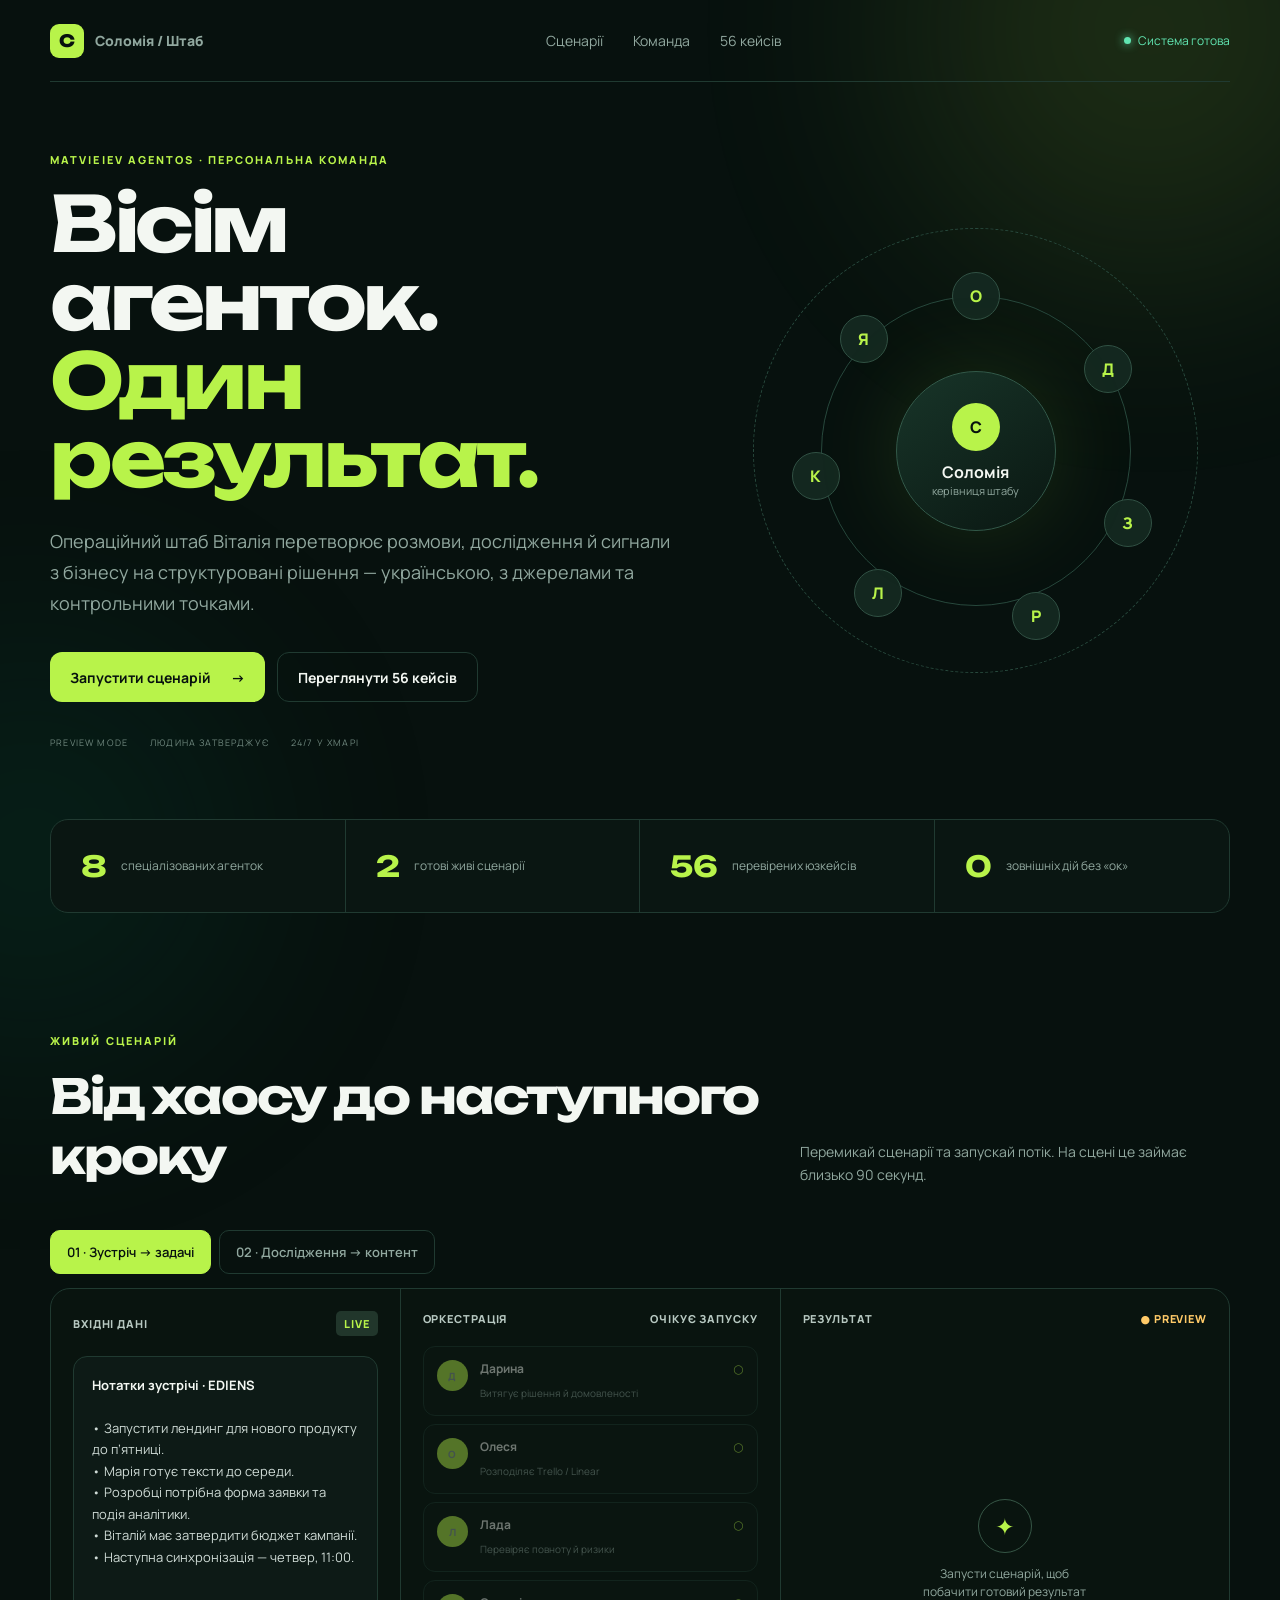
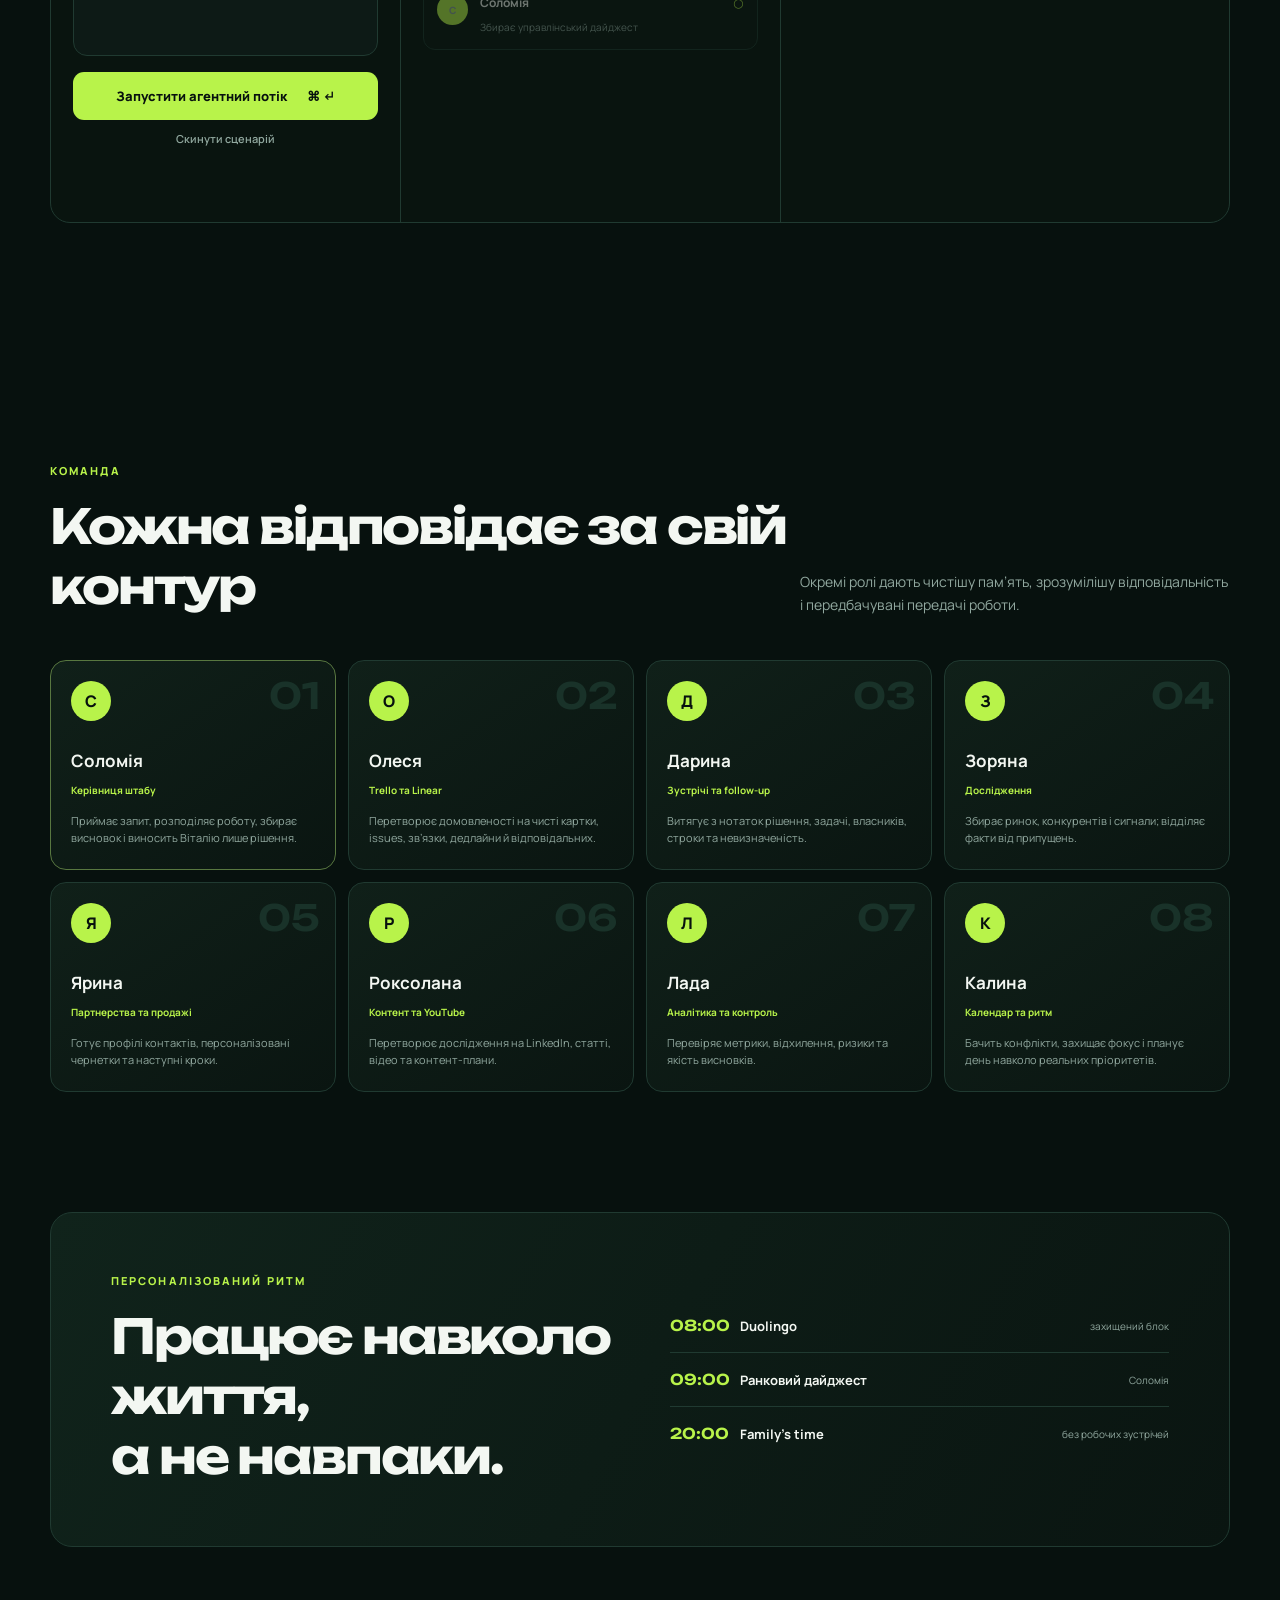
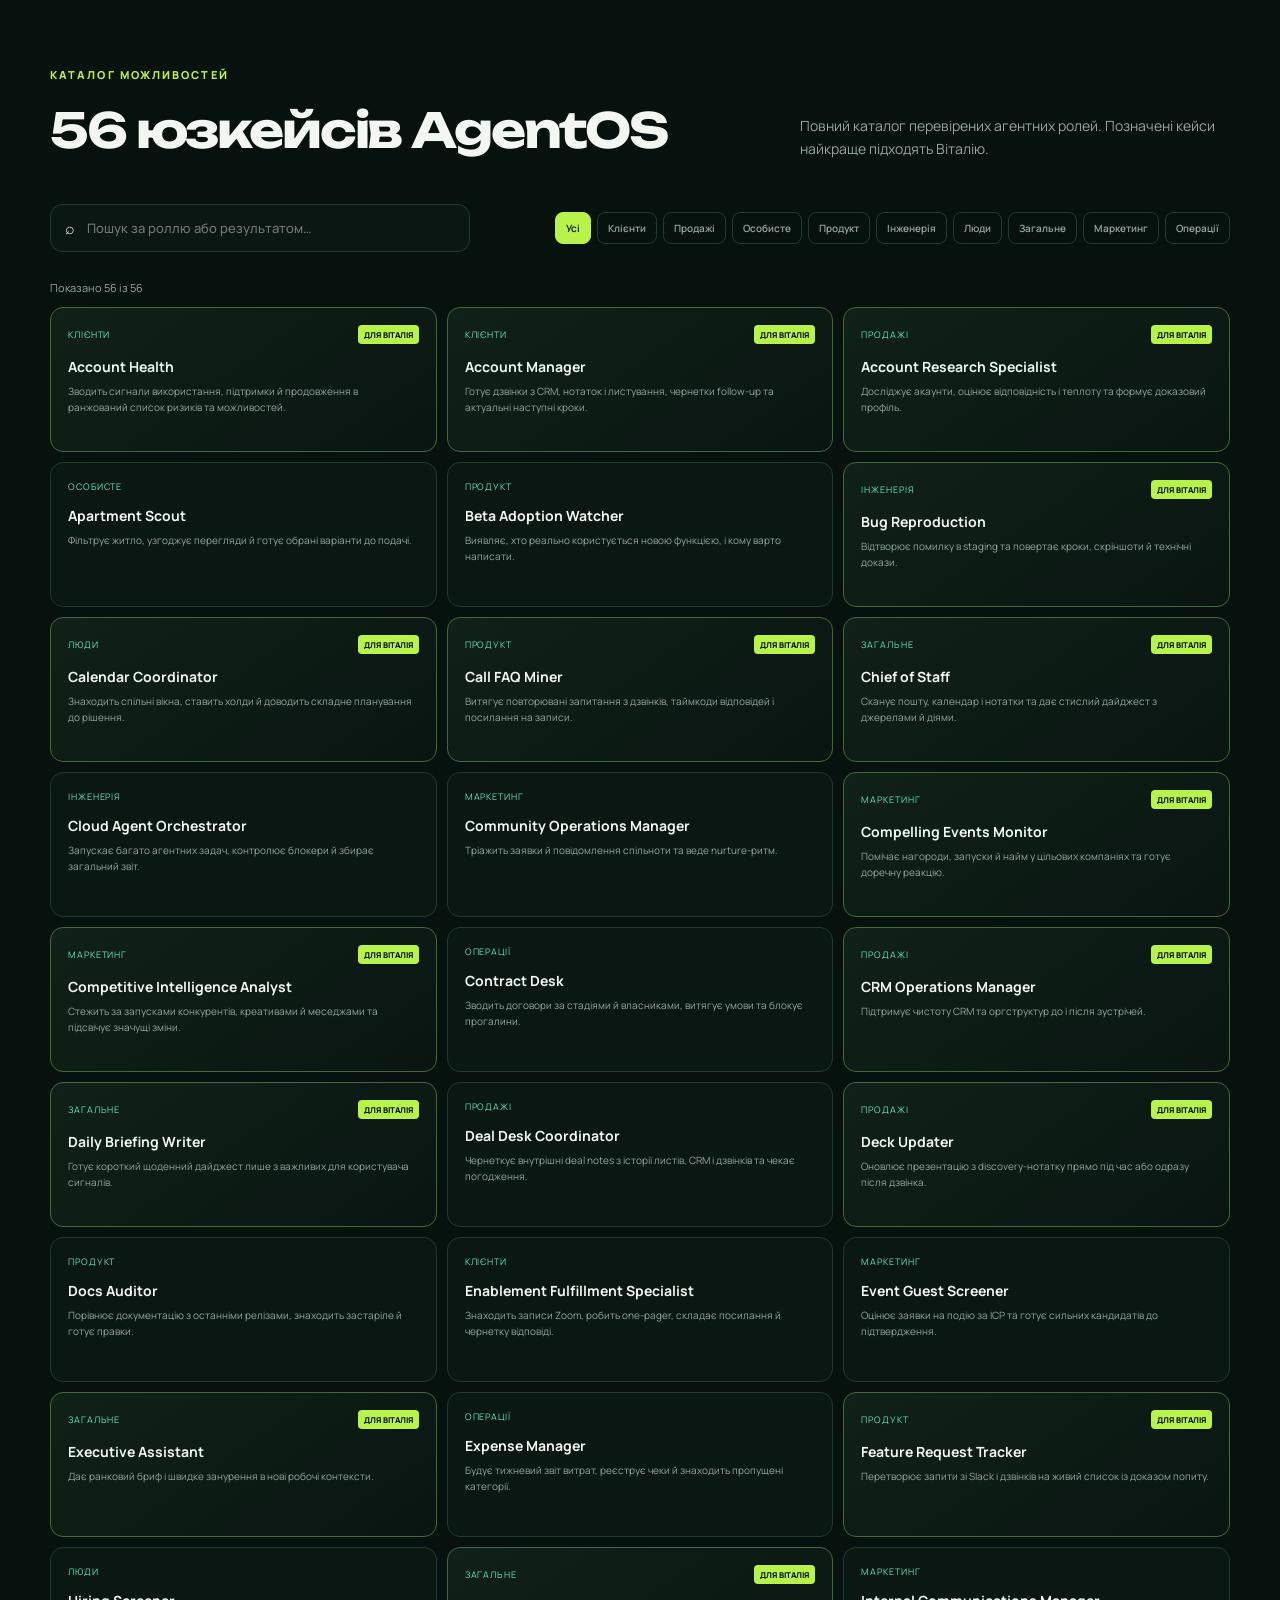
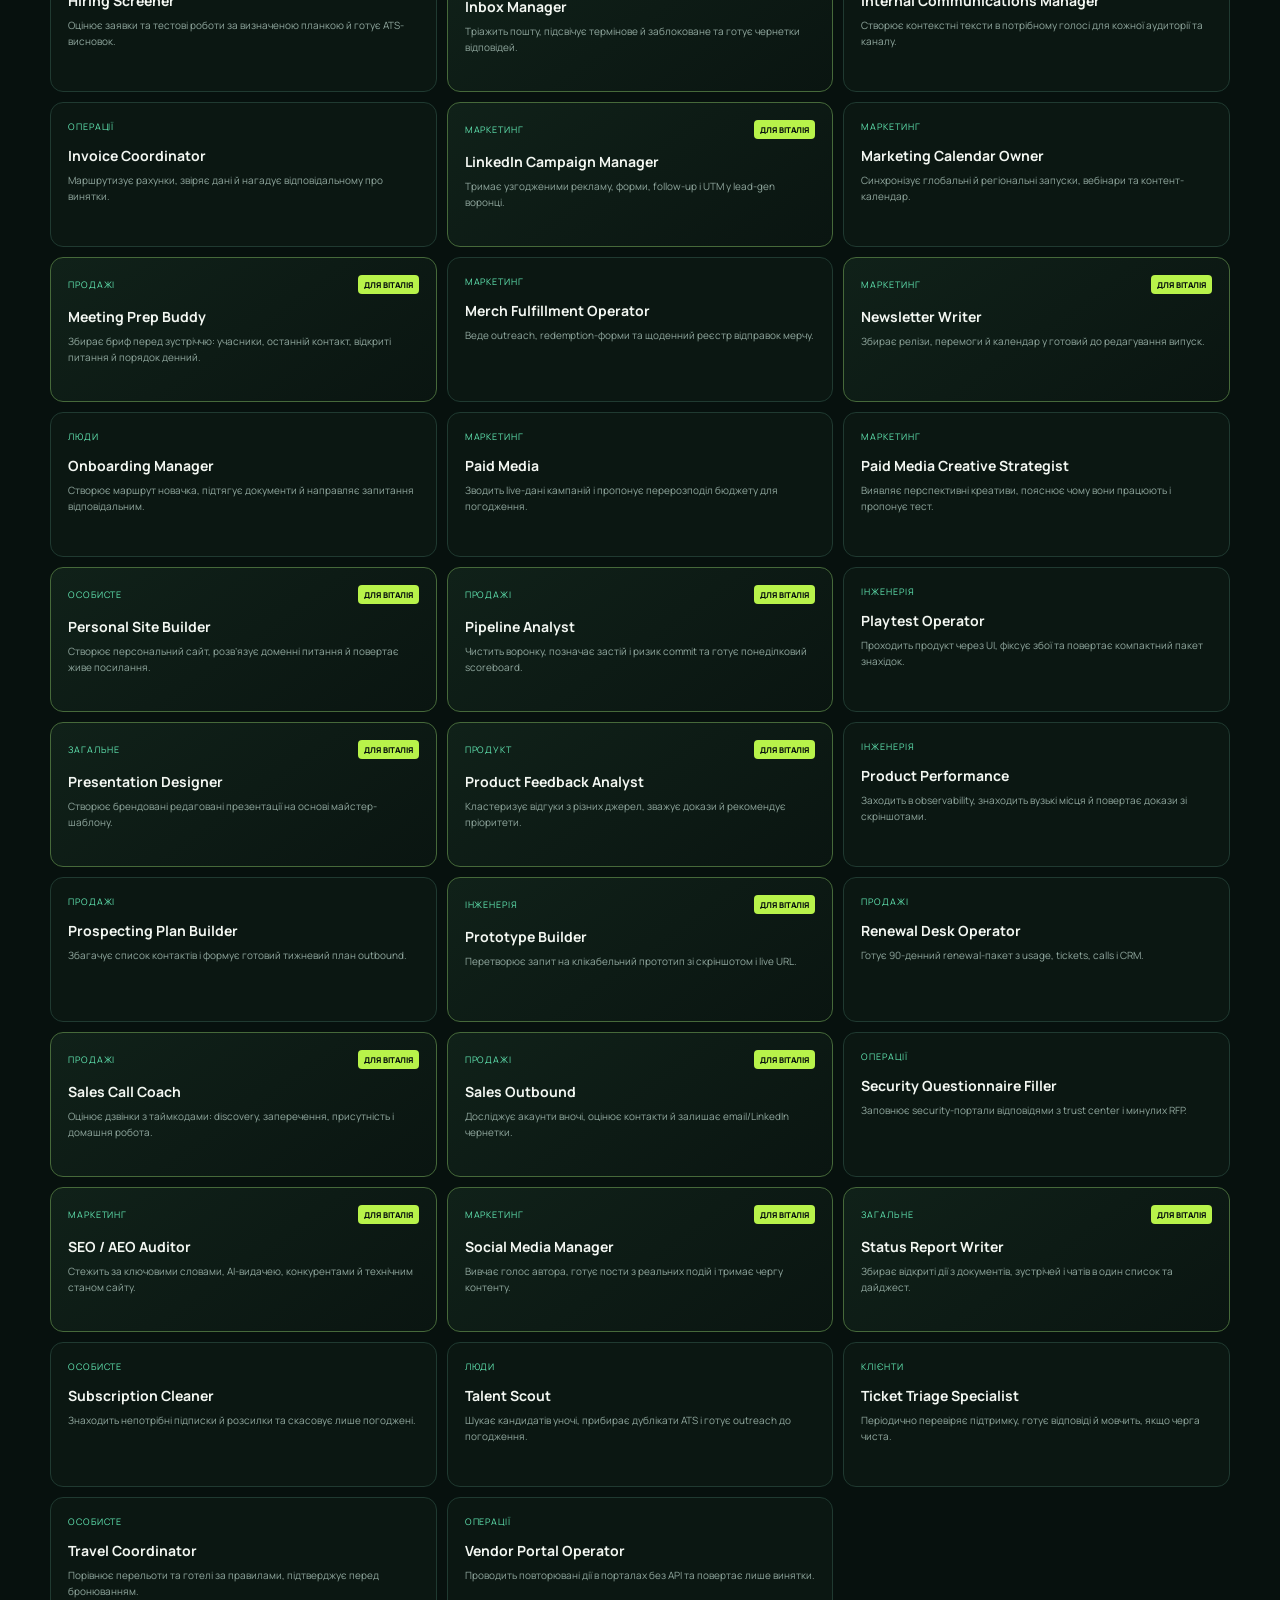
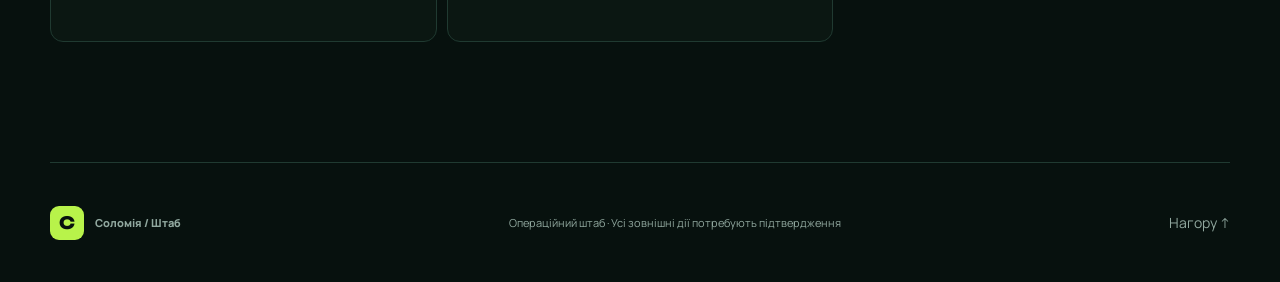
==== commit 60bfde74: "refactor: brand workspace as Matvieiev AgentOS" ====
--- a/site/index.html
+++ b/site/index.html
@@ -3,8 +3,8 @@
 <head>
   <meta charset="utf-8" />
   <meta name="viewport" content="width=device-width,initial-scale=1" />
-  <meta name="description" content="Українська команда Grok Bot для Віталія Матвєєва" />
-  <title>Операційний штаб Віталія — Grok Bot</title>
+  <meta name="description" content="Українська AI-команда для Віталія Матвєєва" />
+  <title>Операційний штаб Віталія — Matvieiev AgentOS</title>
   <link rel="preconnect" href="https://fonts.googleapis.com">
   <link rel="preconnect" href="https://fonts.gstatic.com" crossorigin>
   <link href="https://fonts.googleapis.com/css2?family=Manrope:wght@400;500;600;700;800&family=Unbounded:wght@600;700&display=swap" rel="stylesheet">
@@ -21,7 +21,7 @@
   <main id="top">
     <section class="hero shell">
       <div class="hero-copy">
-        <div class="eyebrow">GROK BOT · ПЕРСОНАЛЬНА КОМАНДА</div>
+        <div class="eyebrow">MATVIEIEV AGENTOS · ПЕРСОНАЛЬНА КОМАНДА</div>
         <h1>Вісім агенток.<br><em>Один результат.</em></h1>
         <p>Операційний штаб Віталія перетворює розмови, дослідження й сигнали з бізнесу на структуровані рішення — українською, з джерелами та контрольними точками.</p>
         <div class="hero-actions"><a class="button primary" href="#demo">Запустити сценарій <span>→</span></a><a class="button ghost" href="#cases">Переглянути 56 кейсів</a></div>
@@ -77,7 +77,7 @@
     </section>
 
     <section class="cases-section shell" id="cases">
-      <div class="section-heading"><div><div class="eyebrow">КАТАЛОГ МОЖЛИВОСТЕЙ</div><h2>56 юзкейсів Grok Bot</h2></div><p>Повний каталог ролей з офіційних матеріалів. Позначені кейси найкраще підходять Віталію.</p></div>
+      <div class="section-heading"><div><div class="eyebrow">КАТАЛОГ МОЖЛИВОСТЕЙ</div><h2>56 юзкейсів AgentOS</h2></div><p>Повний каталог перевірених агентних ролей. Позначені кейси найкраще підходять Віталію.</p></div>
       <div class="catalog-tools"><label class="search"><span>⌕</span><input id="caseSearch" placeholder="Пошук за роллю або результатом…" /></label><div class="filters" id="filters"></div></div>
       <div class="case-count" id="caseCount"></div>
       <div class="case-grid" id="caseGrid"></div>
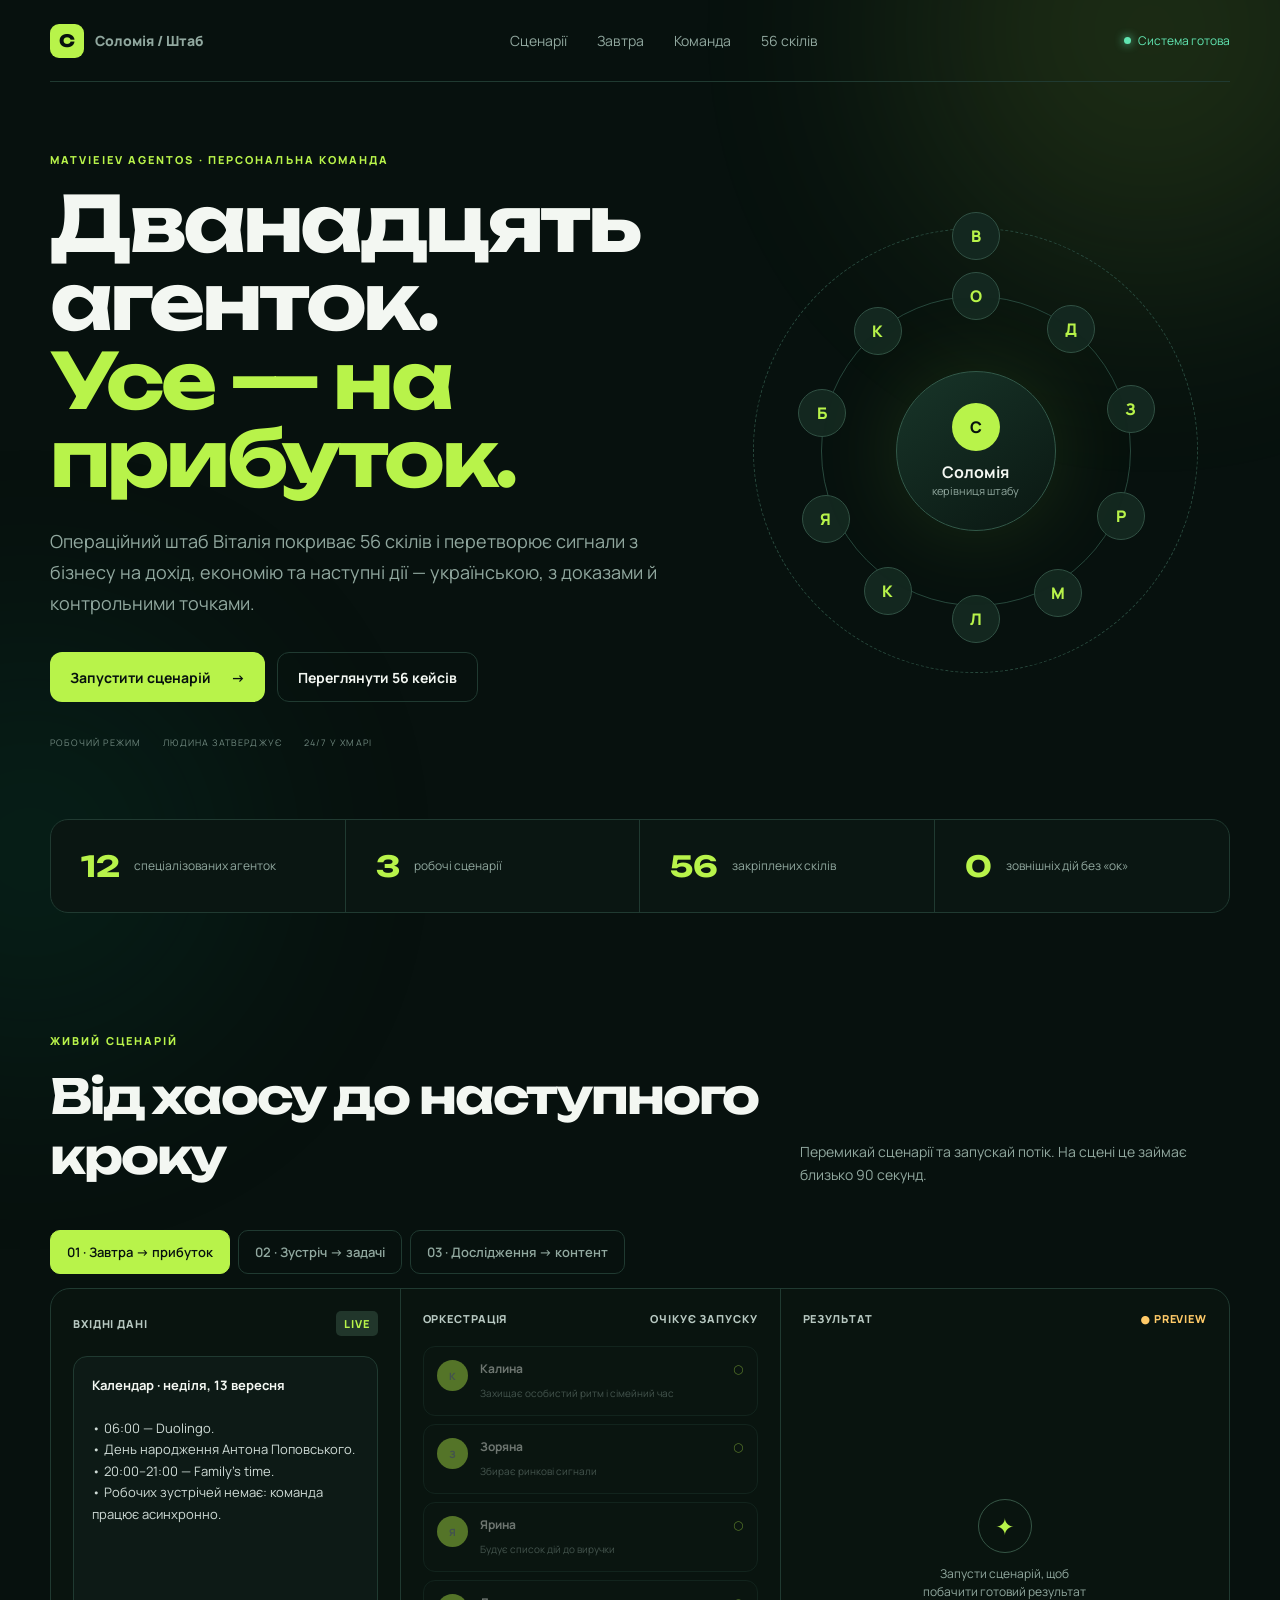
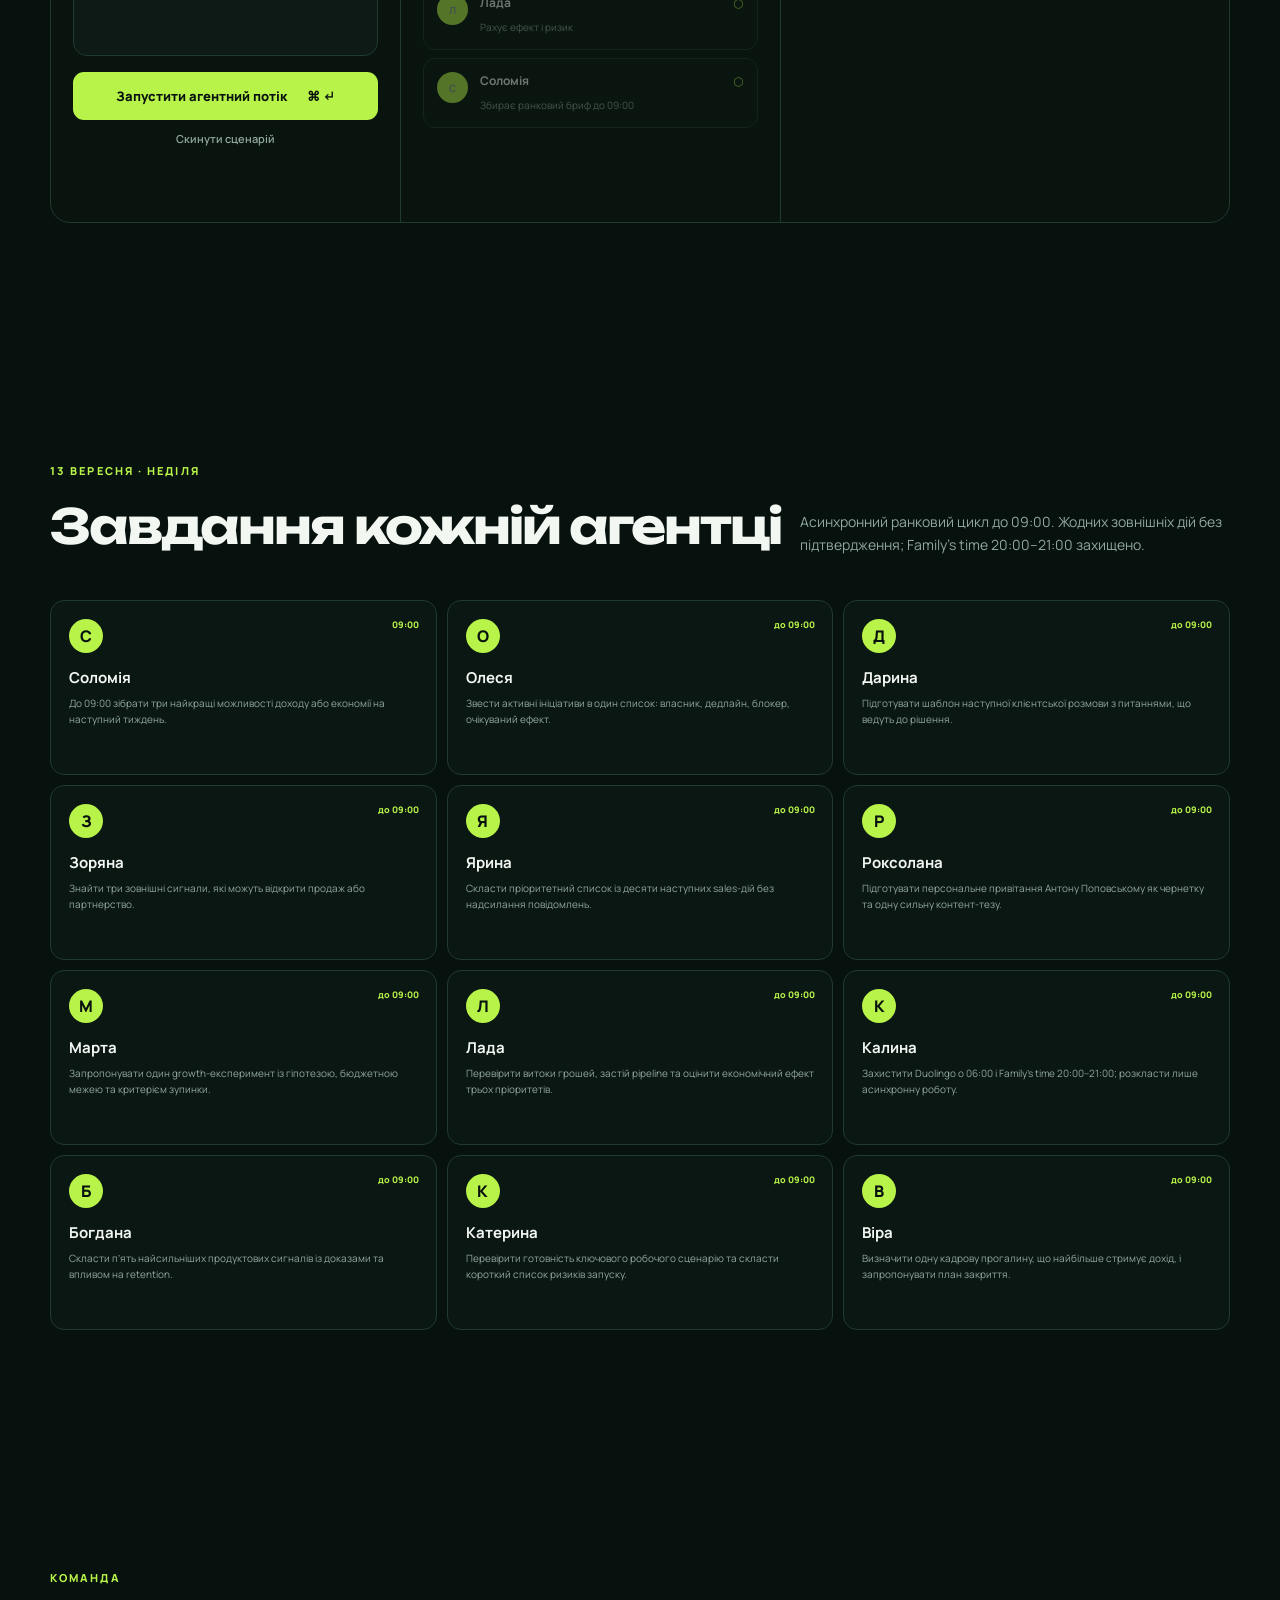
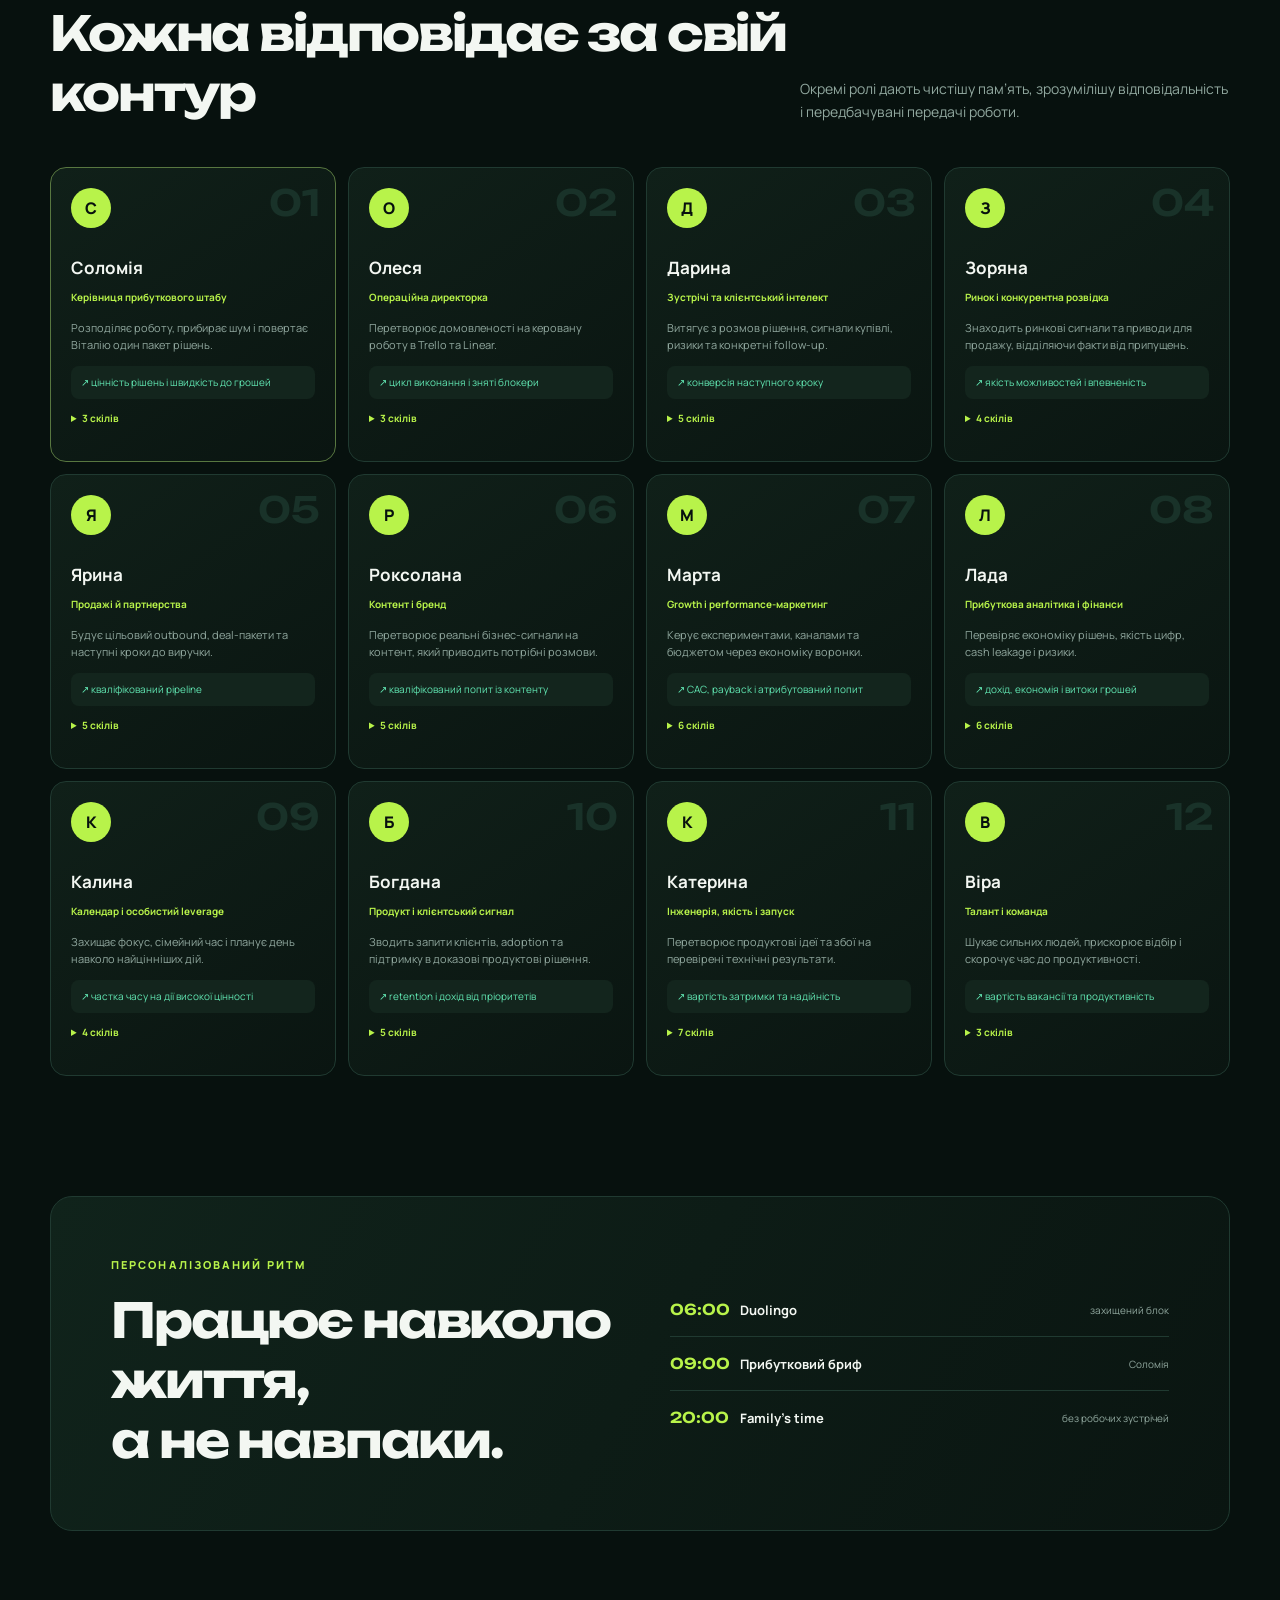
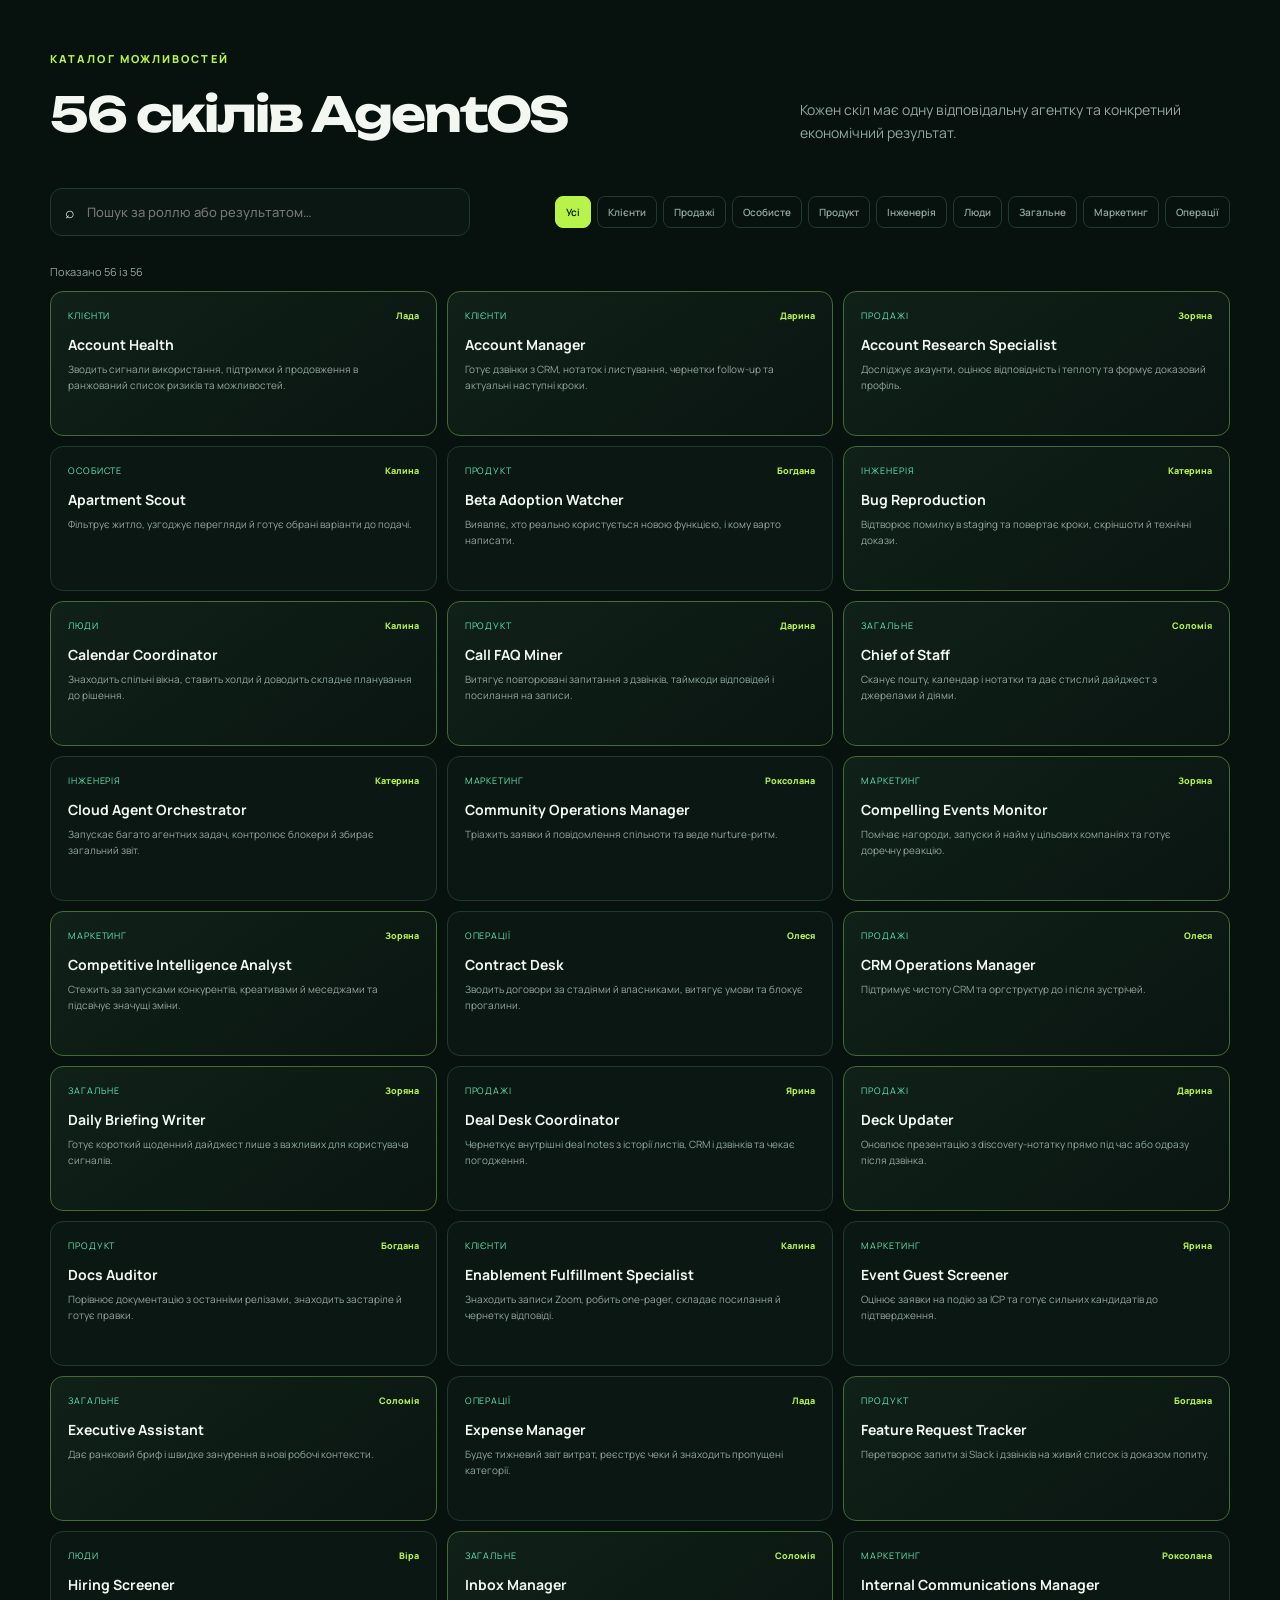
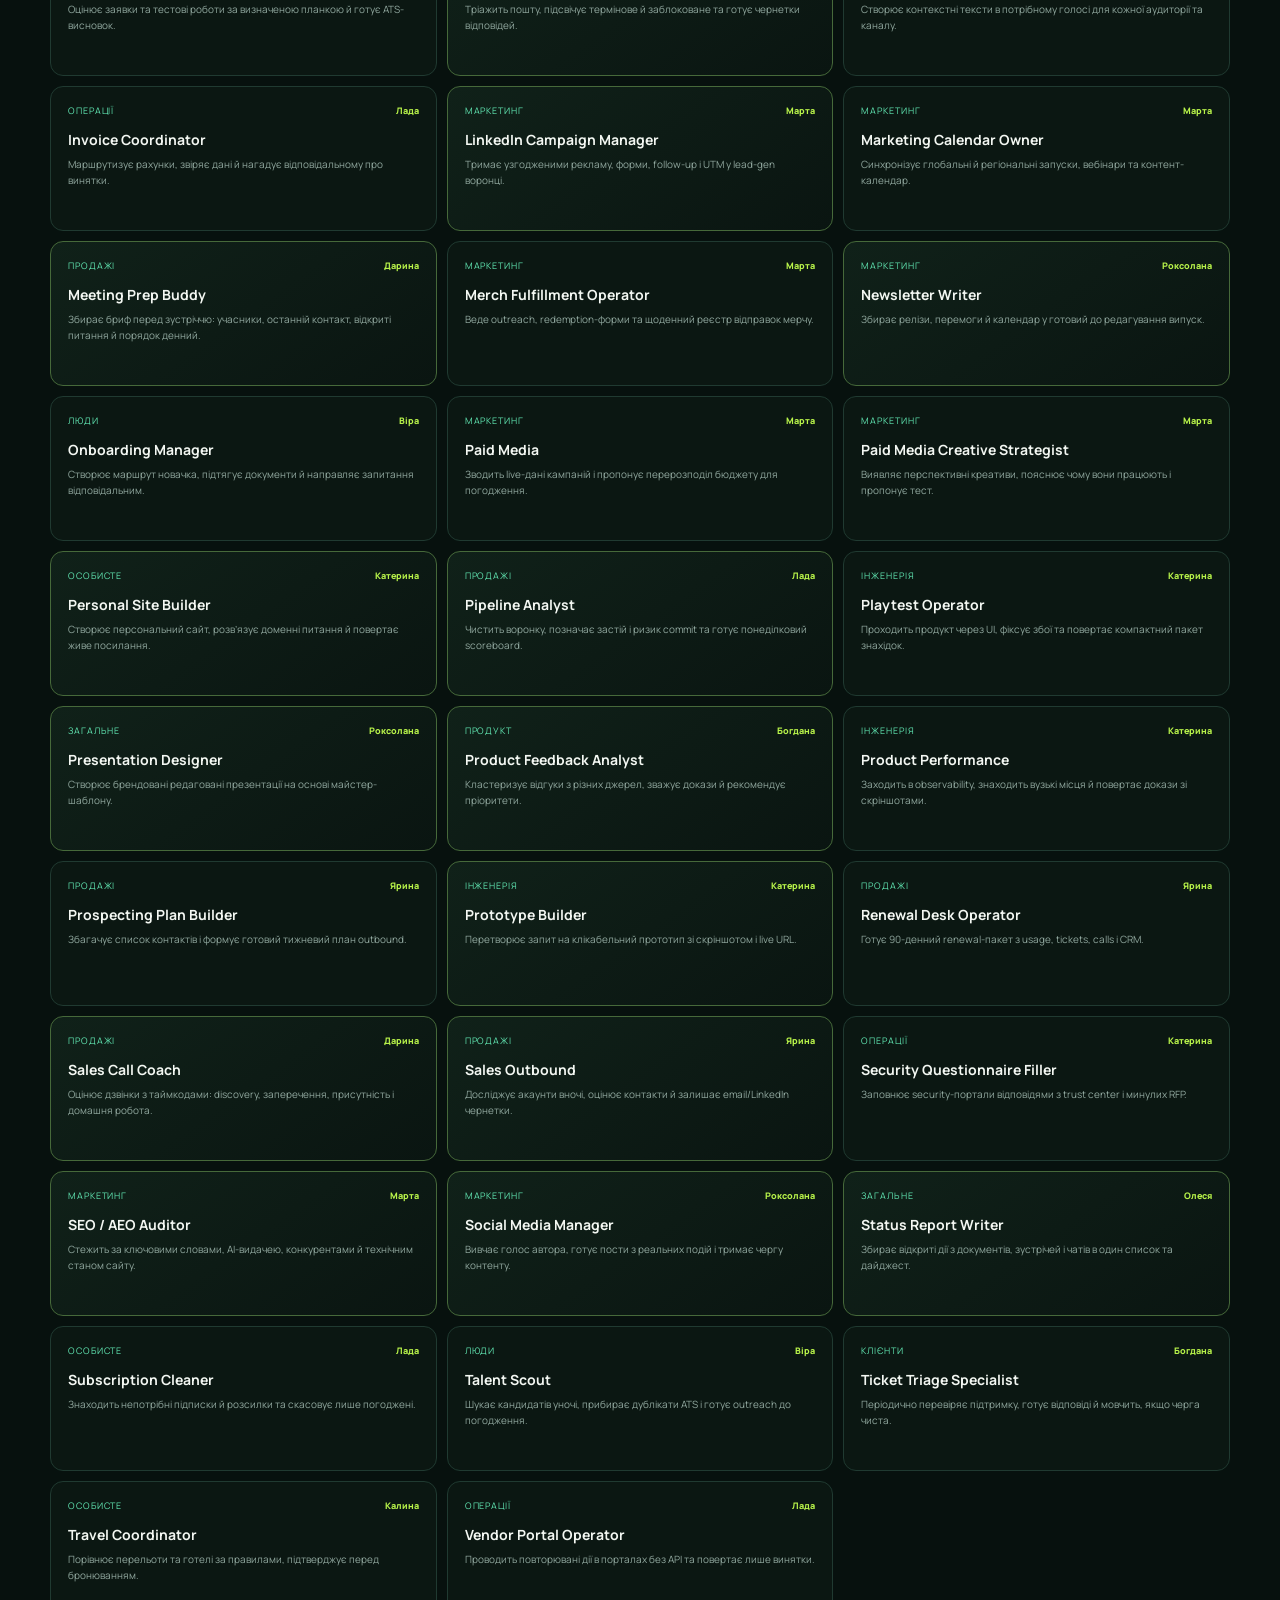
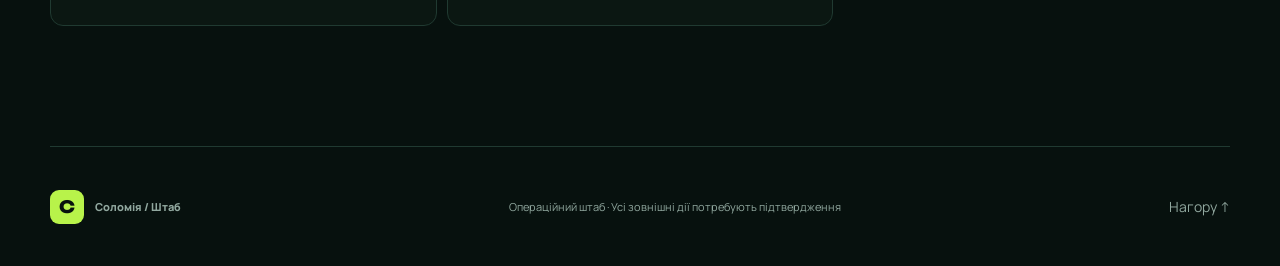
==== commit 59230a4c: "feat: add 12-agent profit operating team" ====
--- a/site/index.html
+++ b/site/index.html
@@ -9,12 +9,13 @@
   <link rel="preconnect" href="https://fonts.gstatic.com" crossorigin>
   <link href="https://fonts.googleapis.com/css2?family=Manrope:wght@400;500;600;700;800&family=Unbounded:wght@600;700&display=swap" rel="stylesheet">
   <link rel="stylesheet" href="styles.css" />
+  <link rel="stylesheet" href="profit.css" />
 </head>
 <body>
   <div class="ambient ambient-a"></div><div class="ambient ambient-b"></div>
   <header class="nav shell">
     <a class="brand" href="#top"><span class="brand-mark">С</span><span>Соломія / Штаб</span></a>
-    <nav><a href="#demo">Сценарії</a><a href="#team">Команда</a><a href="#cases">56 кейсів</a></nav>
+    <nav><a href="#demo">Сценарії</a><a href="#tomorrow">Завтра</a><a href="#team">Команда</a><a href="#cases">56 скілів</a></nav>
     <div class="live"><i></i> Система готова</div>
   </header>
 
@@ -22,30 +23,31 @@
     <section class="hero shell">
       <div class="hero-copy">
         <div class="eyebrow">MATVIEIEV AGENTOS · ПЕРСОНАЛЬНА КОМАНДА</div>
-        <h1>Вісім агенток.<br><em>Один результат.</em></h1>
-        <p>Операційний штаб Віталія перетворює розмови, дослідження й сигнали з бізнесу на структуровані рішення — українською, з джерелами та контрольними точками.</p>
+        <h1>Дванадцять агенток.<br><em>Усе — на прибуток.</em></h1>
+        <p>Операційний штаб Віталія покриває 56 скілів і перетворює сигнали з бізнесу на дохід, економію та наступні дії — українською, з доказами й контрольними точками.</p>
         <div class="hero-actions"><a class="button primary" href="#demo">Запустити сценарій <span>→</span></a><a class="button ghost" href="#cases">Переглянути 56 кейсів</a></div>
-        <div class="trust"><span>PREVIEW MODE</span><span>ЛЮДИНА ЗАТВЕРДЖУЄ</span><span>24/7 У ХМАРІ</span></div>
+        <div class="trust"><span>РОБОЧИЙ РЕЖИМ</span><span>ЛЮДИНА ЗАТВЕРДЖУЄ</span><span>24/7 У ХМАРІ</span></div>
       </div>
       <div class="orbital" aria-label="Схема команди">
         <div class="orbit orbit-1"></div><div class="orbit orbit-2"></div>
         <div class="core"><span class="avatar big">С</span><strong>Соломія</strong><small>керівниця штабу</small></div>
-        <div class="satellite s1">О</div><div class="satellite s2">Д</div><div class="satellite s3">З</div><div class="satellite s4">Р</div><div class="satellite s5">Л</div><div class="satellite s6">К</div><div class="satellite s7">Я</div>
+        <div class="satellite s1">О</div><div class="satellite s2">Д</div><div class="satellite s3">З</div><div class="satellite s4">Р</div><div class="satellite s5">М</div><div class="satellite s6">Л</div><div class="satellite s7">К</div><div class="satellite s8">Я</div><div class="satellite s9">Б</div><div class="satellite s10">К</div><div class="satellite s11">В</div>
       </div>
     </section>
 
     <section class="stats shell">
-      <div><strong>8</strong><span>спеціалізованих агенток</span></div>
-      <div><strong>2</strong><span>готові живі сценарії</span></div>
-      <div><strong>56</strong><span>перевірених юзкейсів</span></div>
+      <div><strong>12</strong><span>спеціалізованих агенток</span></div>
+      <div><strong>3</strong><span>робочі сценарії</span></div>
+      <div><strong>56</strong><span>закріплених скілів</span></div>
       <div><strong>0</strong><span>зовнішніх дій без «ок»</span></div>
     </section>
 
     <section class="demo-section shell" id="demo">
       <div class="section-heading"><div><div class="eyebrow">ЖИВИЙ СЦЕНАРІЙ</div><h2>Від хаосу до наступного кроку</h2></div><p>Перемикай сценарії та запускай потік. На сцені це займає близько 90 секунд.</p></div>
       <div class="scenario-tabs" role="tablist">
-        <button class="scenario-tab active" data-scenario="meeting">01 · Зустріч → задачі</button>
-        <button class="scenario-tab" data-scenario="research">02 · Дослідження → контент</button>
+        <button class="scenario-tab active" data-scenario="tomorrow">01 · Завтра → прибуток</button>
+        <button class="scenario-tab" data-scenario="meeting">02 · Зустріч → задачі</button>
+        <button class="scenario-tab" data-scenario="research">03 · Дослідження → контент</button>
       </div>
       <div class="demo-console">
         <div class="input-panel">
@@ -66,6 +68,11 @@
       </div>
     </section>
 
+    <section class="tomorrow-section shell" id="tomorrow">
+      <div class="section-heading"><div><div class="eyebrow">13 ВЕРЕСНЯ · НЕДІЛЯ</div><h2>Завдання кожній агентці</h2></div><p>Асинхронний ранковий цикл до 09:00. Жодних зовнішніх дій без підтвердження; Family’s time 20:00–21:00 захищено.</p></div>
+      <div class="tomorrow-grid" id="tomorrowGrid"></div>
+    </section>
+
     <section class="team-section shell" id="team">
       <div class="section-heading"><div><div class="eyebrow">КОМАНДА</div><h2>Кожна відповідає за свій контур</h2></div><p>Окремі ролі дають чистішу пам’ять, зрозумілішу відповідальність і передбачувані передачі роботи.</p></div>
       <div class="team-grid" id="teamGrid"></div>
@@ -73,11 +80,11 @@
 
     <section class="rhythm shell">
       <div><div class="eyebrow">ПЕРСОНАЛІЗОВАНИЙ РИТМ</div><h2>Працює навколо життя,<br>а не навпаки.</h2></div>
-      <div class="schedule"><div><time>08:00</time><span>Duolingo</span><i>захищений блок</i></div><div><time>09:00</time><span>Ранковий дайджест</span><i>Соломія</i></div><div><time>20:00</time><span>Family’s time</span><i>без робочих зустрічей</i></div></div>
+      <div class="schedule"><div><time>06:00</time><span>Duolingo</span><i>захищений блок</i></div><div><time>09:00</time><span>Прибутковий бриф</span><i>Соломія</i></div><div><time>20:00</time><span>Family’s time</span><i>без робочих зустрічей</i></div></div>
     </section>
 
     <section class="cases-section shell" id="cases">
-      <div class="section-heading"><div><div class="eyebrow">КАТАЛОГ МОЖЛИВОСТЕЙ</div><h2>56 юзкейсів AgentOS</h2></div><p>Повний каталог перевірених агентних ролей. Позначені кейси найкраще підходять Віталію.</p></div>
+      <div class="section-heading"><div><div class="eyebrow">КАТАЛОГ МОЖЛИВОСТЕЙ</div><h2>56 скілів AgentOS</h2></div><p>Кожен скіл має одну відповідальну агентку та конкретний економічний результат.</p></div>
       <div class="catalog-tools"><label class="search"><span>⌕</span><input id="caseSearch" placeholder="Пошук за роллю або результатом…" /></label><div class="filters" id="filters"></div></div>
       <div class="case-count" id="caseCount"></div>
       <div class="case-grid" id="caseGrid"></div>
--- a/site/profit.css
+++ b/site/profit.css
@@ -0,0 +1,27 @@
+.s1{transform:translate(0,-155px)}
+.s2{transform:translate(95px,-122px)}
+.s3{transform:translate(155px,-42px)}
+.s4{transform:translate(145px,65px)}
+.s5{transform:translate(82px,142px)}
+.s6{transform:translate(0,168px)}
+.s7{transform:translate(-88px,140px)}
+.s8{transform:translate(-150px,68px)}
+.s9{transform:translate(-154px,-38px)}
+.s10{transform:translate(-98px,-120px)}
+.s11{transform:translate(0,-215px)}
+.tomorrow-section{padding:120px 0}
+.agent-card{min-height:295px}
+.agent-card p{margin:13px 0}
+.metric{font-size:10px;color:var(--mint);line-height:1.45;padding:9px 10px;background:#13251d;border-radius:8px}
+.agent-card details{margin-top:12px;color:var(--muted);font-size:10px}
+.agent-card summary{cursor:pointer;color:var(--lime);font-weight:700}
+.agent-card ul{padding-left:17px;line-height:1.6}
+.tomorrow-grid{display:grid;grid-template-columns:repeat(3,1fr);gap:10px}
+.tomorrow-card{position:relative;padding:18px;border:1px solid var(--line);border-radius:14px;background:#0b1712;min-height:175px}
+.tomorrow-card .avatar{width:34px;height:34px;margin-bottom:14px}
+.tomorrow-card h3{font-size:15px;margin:0 0 8px}
+.tomorrow-card p{font-size:10px;color:var(--muted);line-height:1.55;margin:0}
+.task-time{position:absolute;top:17px;right:17px;font-size:9px;color:var(--lime);font-weight:800}
+.owner{font-size:9px;color:var(--lime);font-weight:800}
+@media(max-width:900px){.tomorrow-grid{grid-template-columns:1fr 1fr}}
+@media(max-width:600px){.tomorrow-section{padding:80px 0}.tomorrow-grid{grid-template-columns:1fr}}
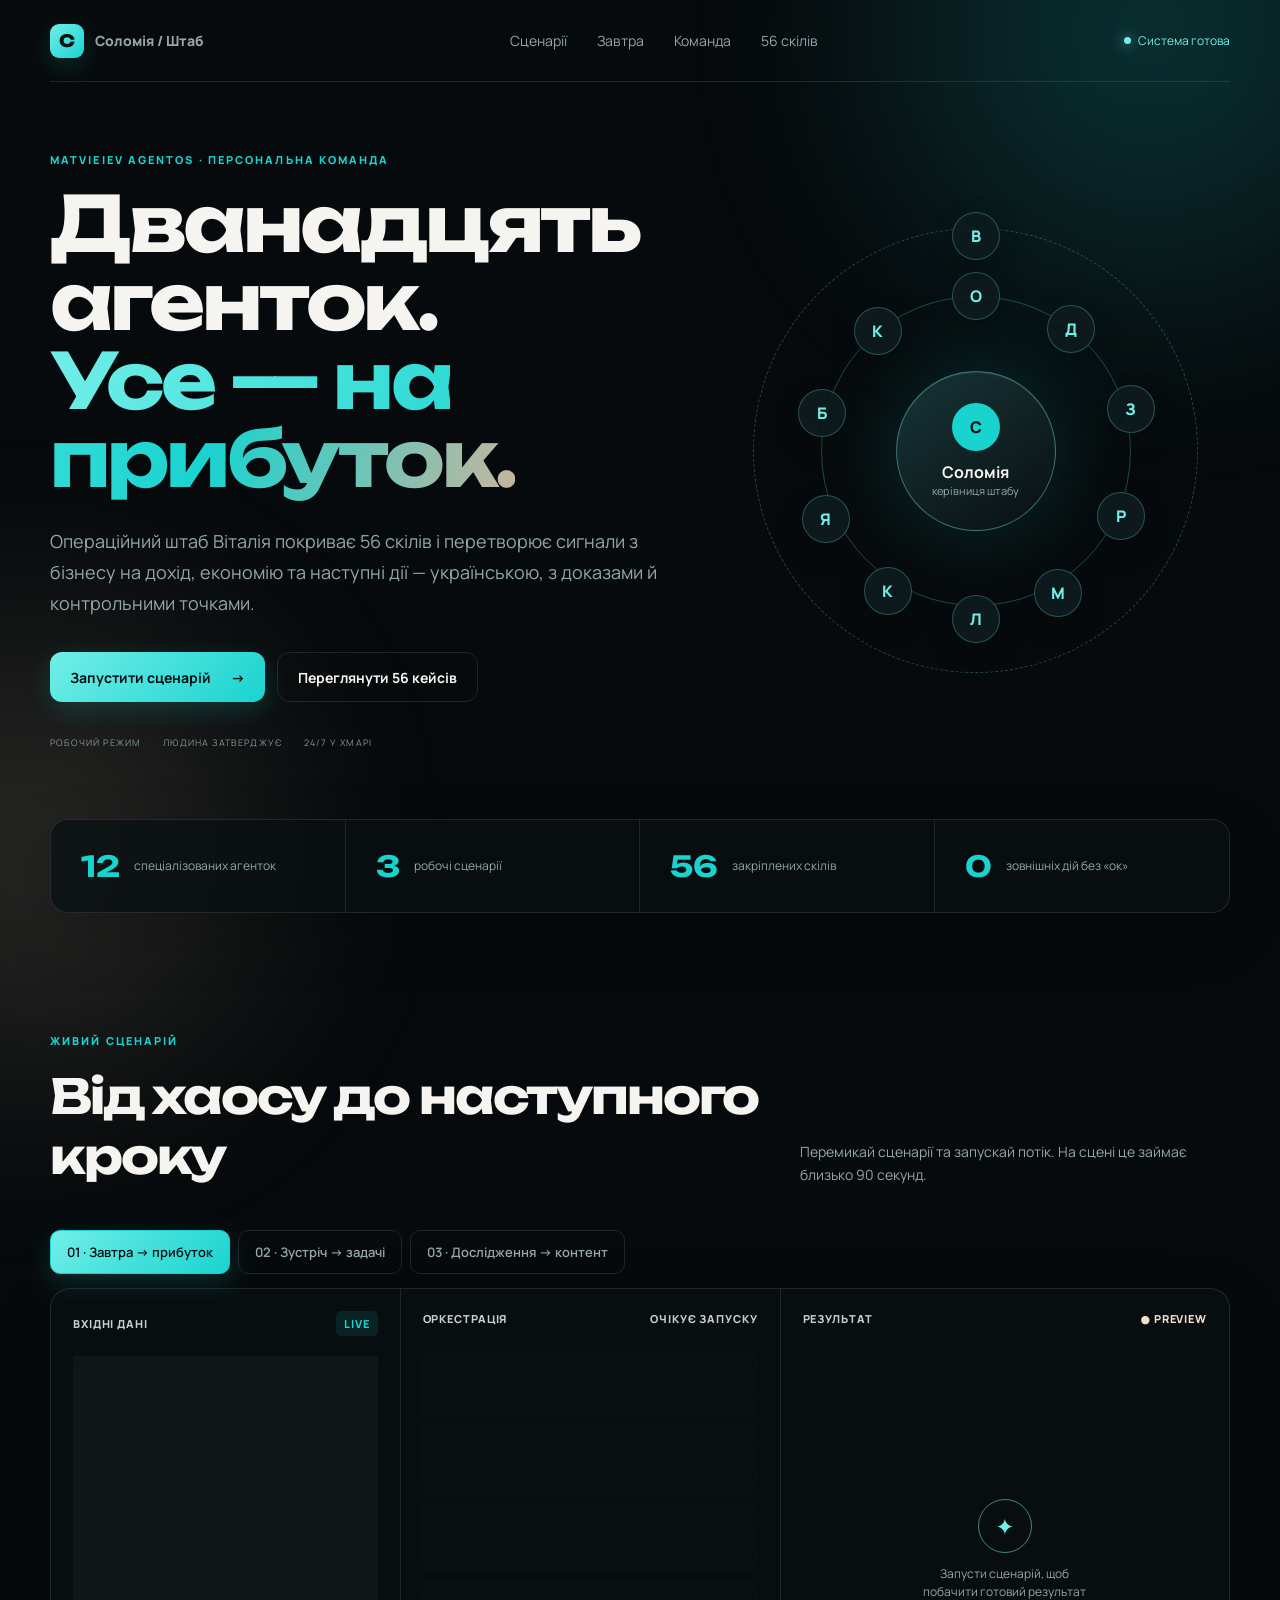
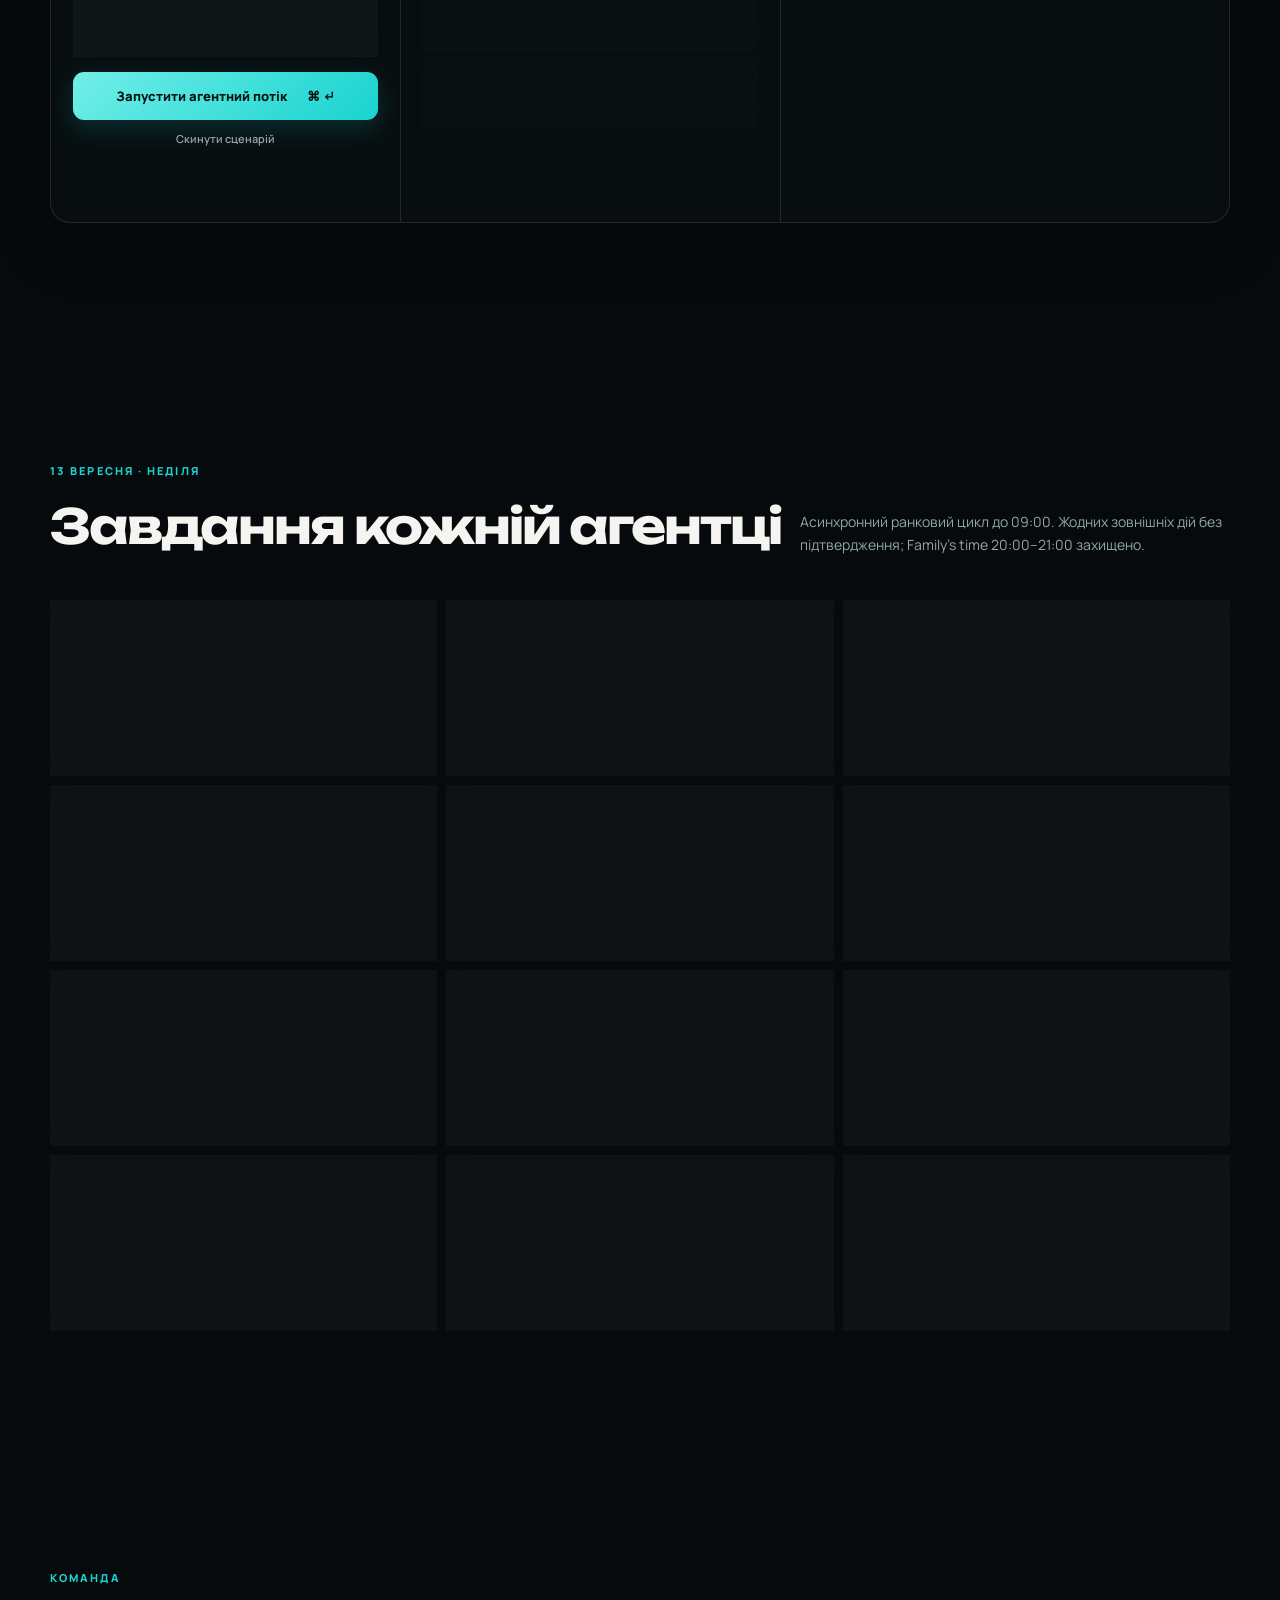
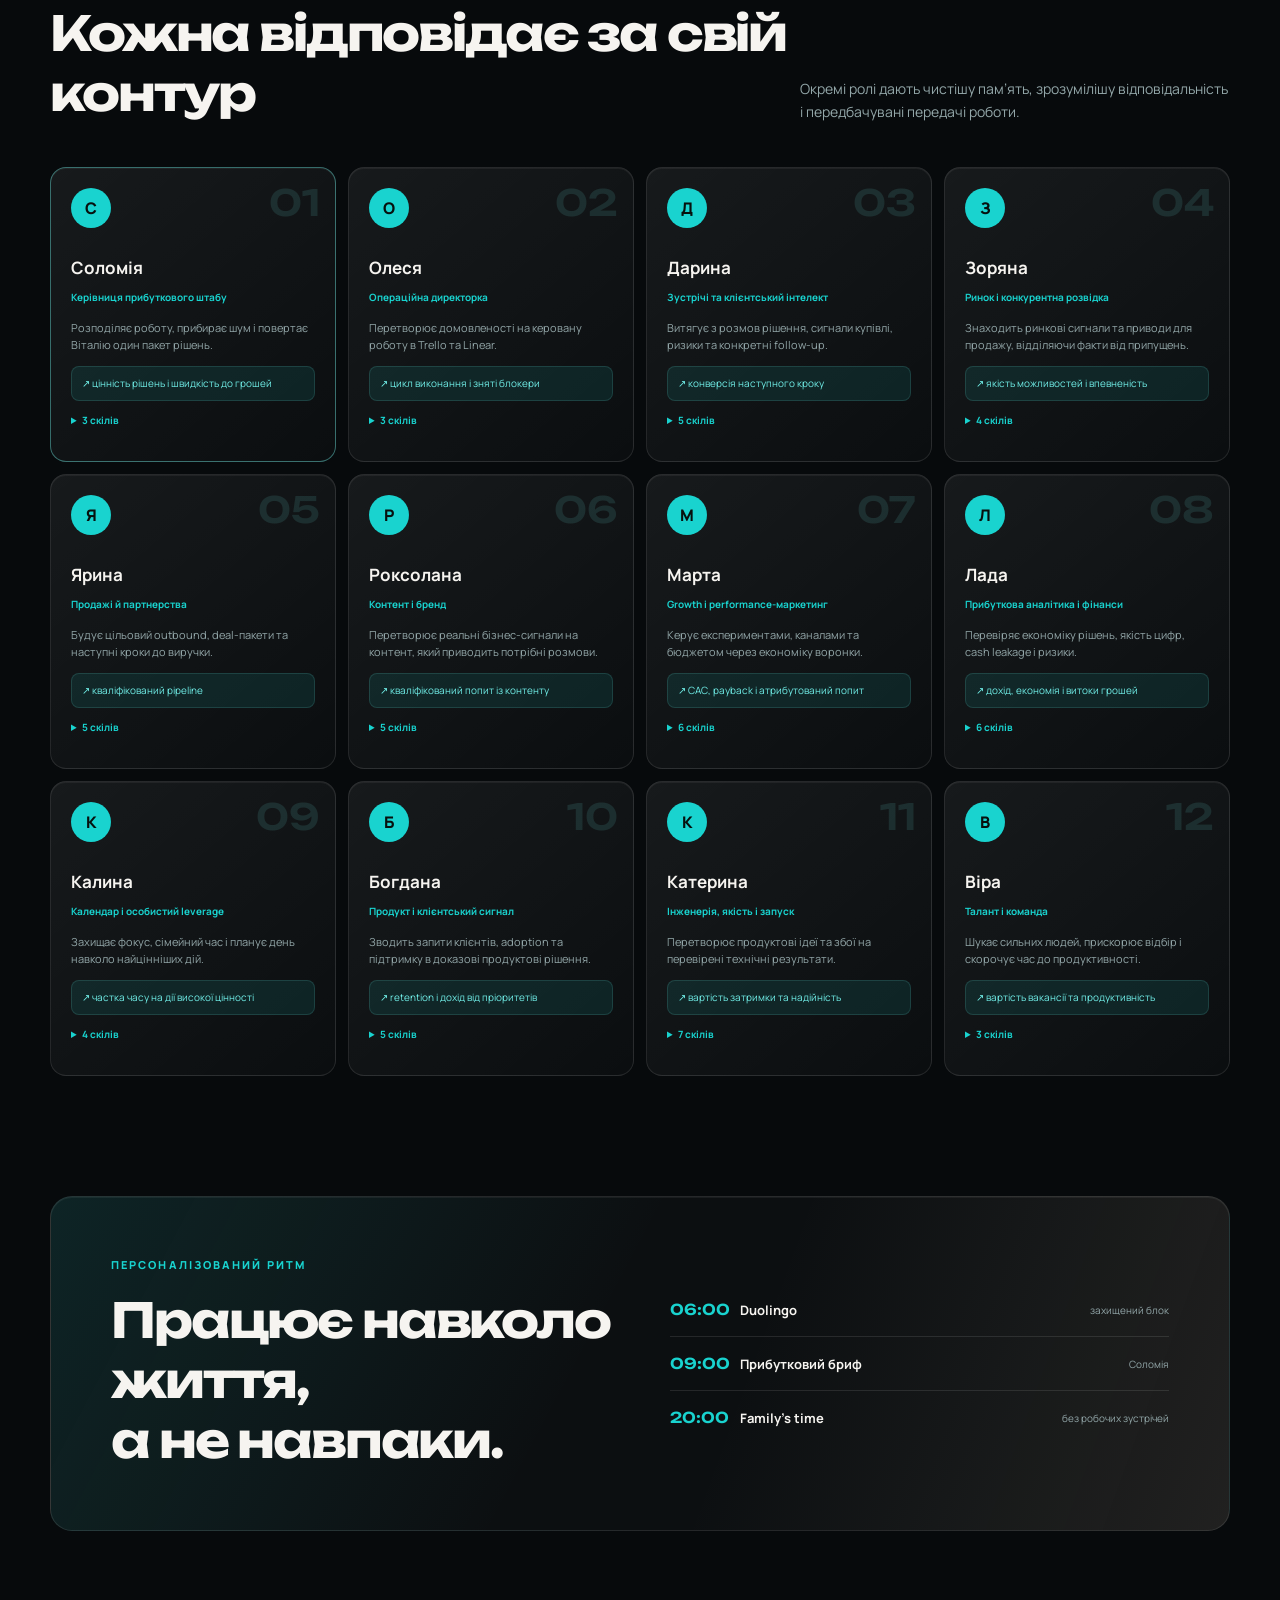
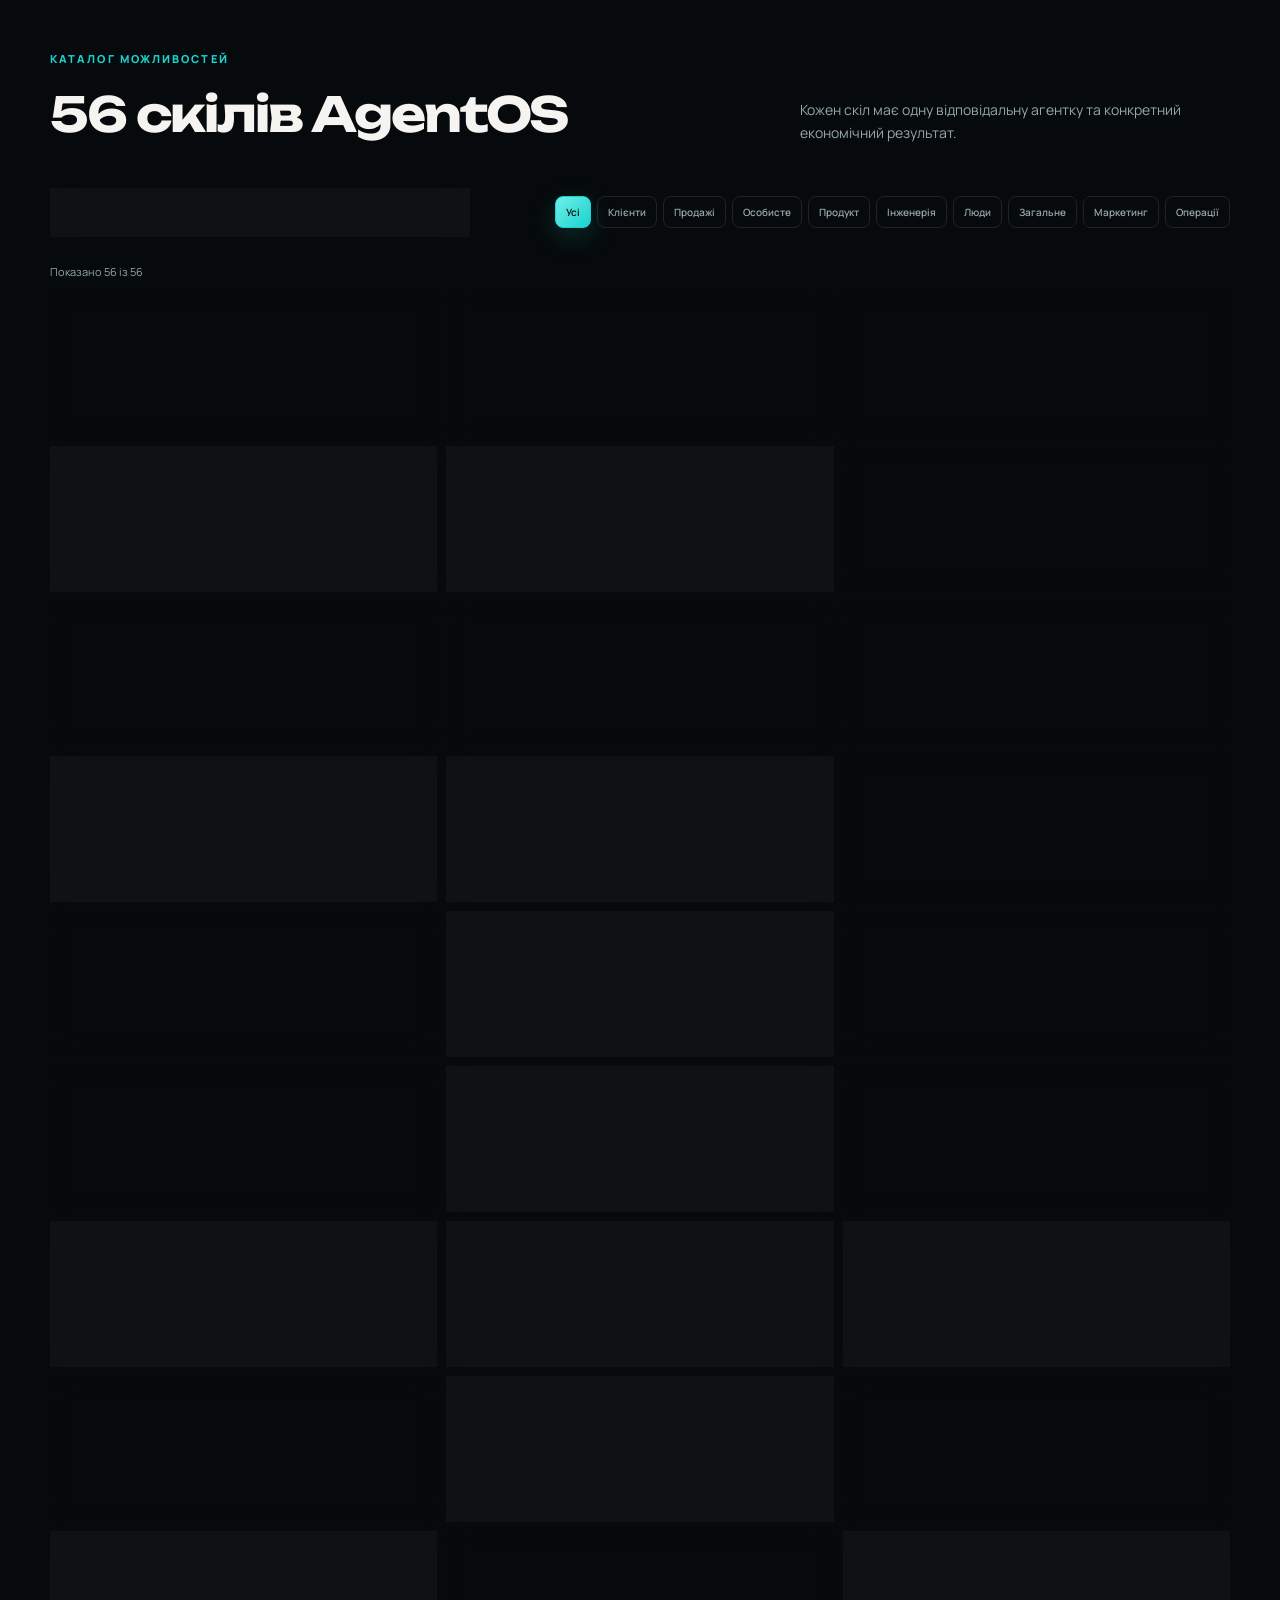
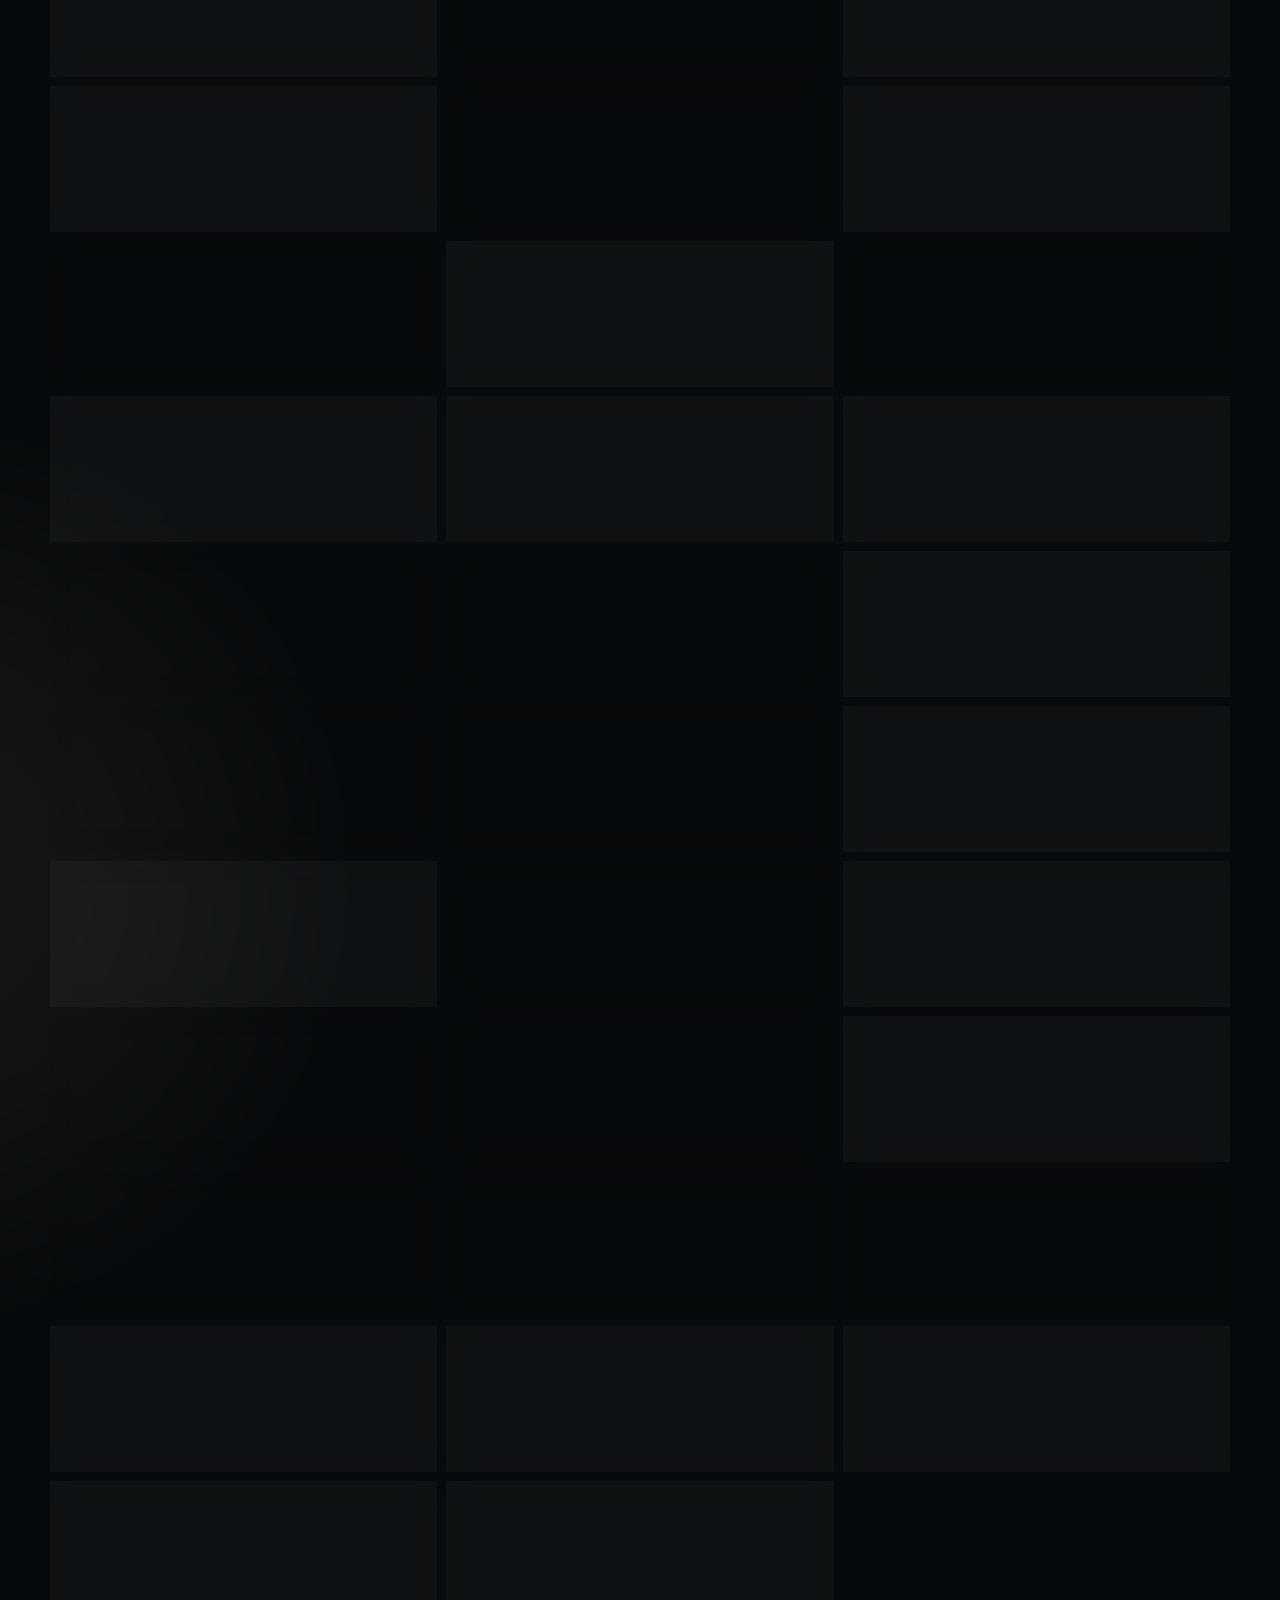
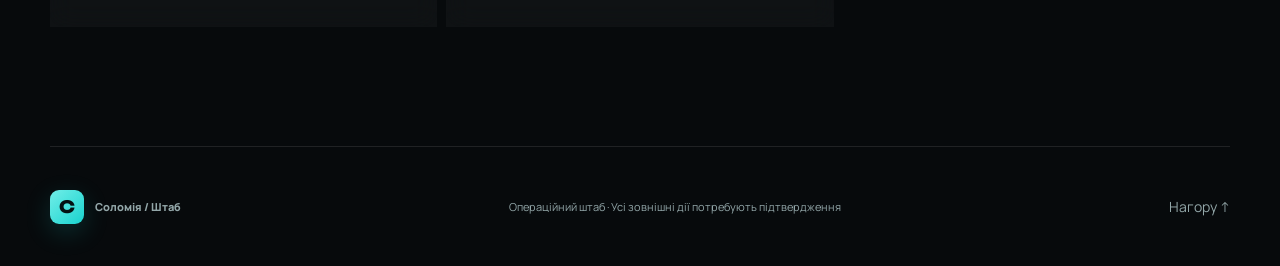
==== commit 6f0315f3: "style: apply Obsidian Glass palette" ====
--- a/site/index.html
+++ b/site/index.html
@@ -10,6 +10,7 @@
   <link href="https://fonts.googleapis.com/css2?family=Manrope:wght@400;500;600;700;800&family=Unbounded:wght@600;700&display=swap" rel="stylesheet">
   <link rel="stylesheet" href="styles.css" />
   <link rel="stylesheet" href="profit.css" />
+  <link rel="stylesheet" href="obsidian-glass.css" />
 </head>
 <body>
   <div class="ambient ambient-a"></div><div class="ambient ambient-b"></div>
--- a/site/obsidian-glass.css
+++ b/site/obsidian-glass.css
@@ -0,0 +1,171 @@
+/* Matvieiev AgentOS — Obsidian Glass */
+:root {
+  --bg: #070a0c;
+  --panel: #0d1316;
+  --panel2: #11191c;
+  --line: rgba(255, 255, 255, .10);
+  --text: #f6f4f0;
+  --muted: #93a7a9;
+  --lime: #19d3cf;
+  --mint: #71eee8;
+  --sand: #c8b59d;
+  --sand-light: #f0e0cc;
+  --amber: #ffca68;
+  --red: #ff7e72;
+  --blue: #7fb5ff;
+}
+
+body {
+  background:
+    radial-gradient(circle at 84% -10%, rgba(25, 211, 207, .13), transparent 31rem),
+    radial-gradient(circle at -8% 88%, rgba(200, 181, 157, .09), transparent 29rem),
+    var(--bg);
+}
+
+.ambient { opacity: .18; }
+.ambient-a { background: #19d3cf; }
+.ambient-b { background: #c8b59d; }
+
+.brand-mark,
+.button.primary,
+.run-button,
+.scenario-tab.active,
+.filter.active,
+.pick {
+  color: #041112;
+  background: linear-gradient(135deg, #71eee8, #19d3cf);
+  border-color: #19d3cf;
+  box-shadow: 0 8px 26px rgba(25, 211, 207, .18);
+}
+
+.button.primary:hover,
+.run-button:hover:not(:disabled) {
+  box-shadow: 0 10px 34px rgba(25, 211, 207, .32);
+  transform: translateY(-1px);
+}
+
+.hero h1 em {
+  background: linear-gradient(105deg, #71eee8, #19d3cf 64%, #c8b59d);
+  -webkit-background-clip: text;
+  background-clip: text;
+  color: transparent;
+}
+
+.eyebrow,
+.stats strong,
+.schedule time,
+.agent-card small,
+.task-time,
+.owner,
+.agent-card summary,
+.flow-step .state,
+.tag {
+  color: var(--lime);
+}
+
+.live { color: var(--mint); }
+.live i { background: var(--mint); box-shadow: 0 0 14px rgba(113, 238, 232, .85); }
+.trust { color: #7f9698; }
+
+.button.ghost,
+.scenario-tab,
+.filter,
+.search,
+.case-card,
+.tomorrow-card,
+.board-card,
+.flow-step,
+.demo-console,
+.stats,
+.rhythm,
+.agent-card {
+  border-color: var(--line);
+}
+
+.button.ghost:hover,
+.scenario-tab:hover,
+.filter:hover {
+  border-color: rgba(113, 238, 232, .48);
+  color: var(--text);
+}
+
+.orbit { border-color: rgba(113, 238, 232, .28); }
+.core {
+  background: linear-gradient(145deg, rgba(24, 56, 58, .94), rgba(10, 16, 18, .96));
+  border-color: rgba(113, 238, 232, .42);
+  box-shadow: 0 0 90px rgba(25, 211, 207, .18), inset 0 1px 0 rgba(255, 255, 255, .08);
+}
+.satellite {
+  background: rgba(15, 27, 30, .9);
+  border-color: rgba(113, 238, 232, .28);
+  color: var(--mint);
+  box-shadow: 0 10px 28px rgba(0, 0, 0, .22);
+}
+
+.stats,
+.demo-console {
+  background: rgba(10, 16, 18, .78);
+  box-shadow: 0 20px 60px rgba(0, 0, 0, .18);
+}
+.demo-console > div { border-color: var(--line); }
+.panel-top { color: #c3d0d1; }
+.tag { background: rgba(25, 211, 207, .11); }
+.source-card,
+.search,
+.case-card,
+.tomorrow-card,
+.board-card,
+.flow-step {
+  background: rgba(255, 255, 255, .035);
+  backdrop-filter: blur(12px);
+}
+.source-card { color: #d4dddd; }
+.flow-step.active {
+  border-color: rgba(113, 238, 232, .58);
+  background: linear-gradient(100deg, rgba(25, 211, 207, .11), rgba(255, 255, 255, .035));
+  box-shadow: 0 8px 24px rgba(0, 0, 0, .18);
+}
+.pulse-icon {
+  border-color: rgba(113, 238, 232, .52);
+  color: var(--mint);
+}
+@keyframes pulse { 50% { box-shadow: 0 0 0 12px rgba(25, 211, 207, .08); } }
+
+.result-summary {
+  background: linear-gradient(100deg, rgba(25, 211, 207, .13), rgba(255, 255, 255, .035));
+  border-left-color: var(--lime);
+}
+.meta span { background: rgba(255, 255, 255, .06); }
+.approval {
+  border-color: rgba(200, 181, 157, .65);
+  color: var(--sand-light);
+  background: rgba(200, 181, 157, .07);
+}
+
+.agent-card,
+.rhythm,
+.case-card.recommended {
+  background: linear-gradient(140deg, rgba(255, 255, 255, .065), rgba(255, 255, 255, .018));
+  box-shadow: inset 0 1px 0 rgba(255, 255, 255, .055);
+}
+.agent-card.featured,
+.case-card.recommended { border-color: rgba(113, 238, 232, .42); }
+.agent-card .number { color: rgba(113, 238, 232, .12); }
+.metric {
+  color: var(--mint);
+  background: rgba(25, 211, 207, .1);
+  border: 1px solid rgba(113, 238, 232, .14);
+}
+.case-category { color: var(--mint); }
+.safe { color: var(--sand-light); }
+.system.linear { color: #c9b6ff; }
+
+.rhythm {
+  background:
+    linear-gradient(118deg, rgba(25, 211, 207, .11), transparent 46%),
+    linear-gradient(290deg, rgba(200, 181, 157, .11), transparent 42%),
+    rgba(255, 255, 255, .025);
+}
+
+::selection { color: #041112; background: var(--mint); }
+*:focus-visible { outline: 2px solid var(--mint); outline-offset: 3px; }
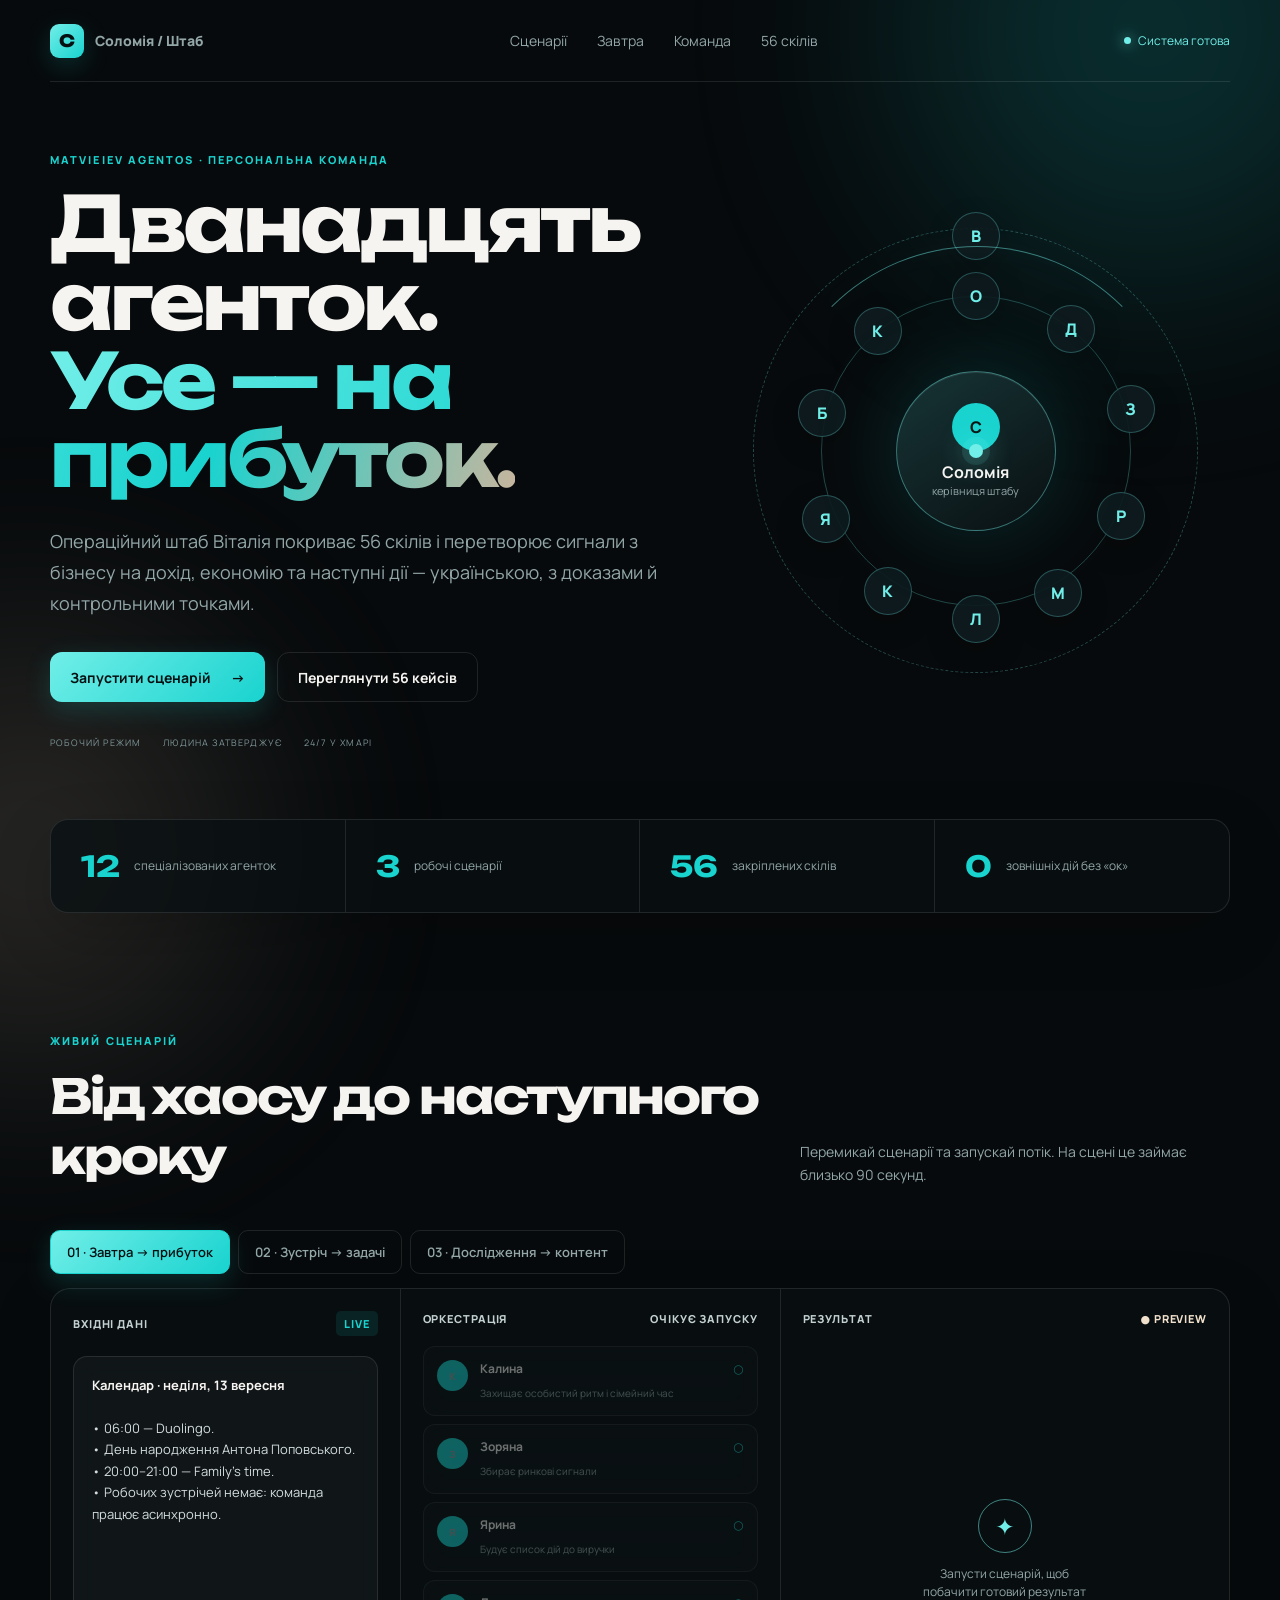
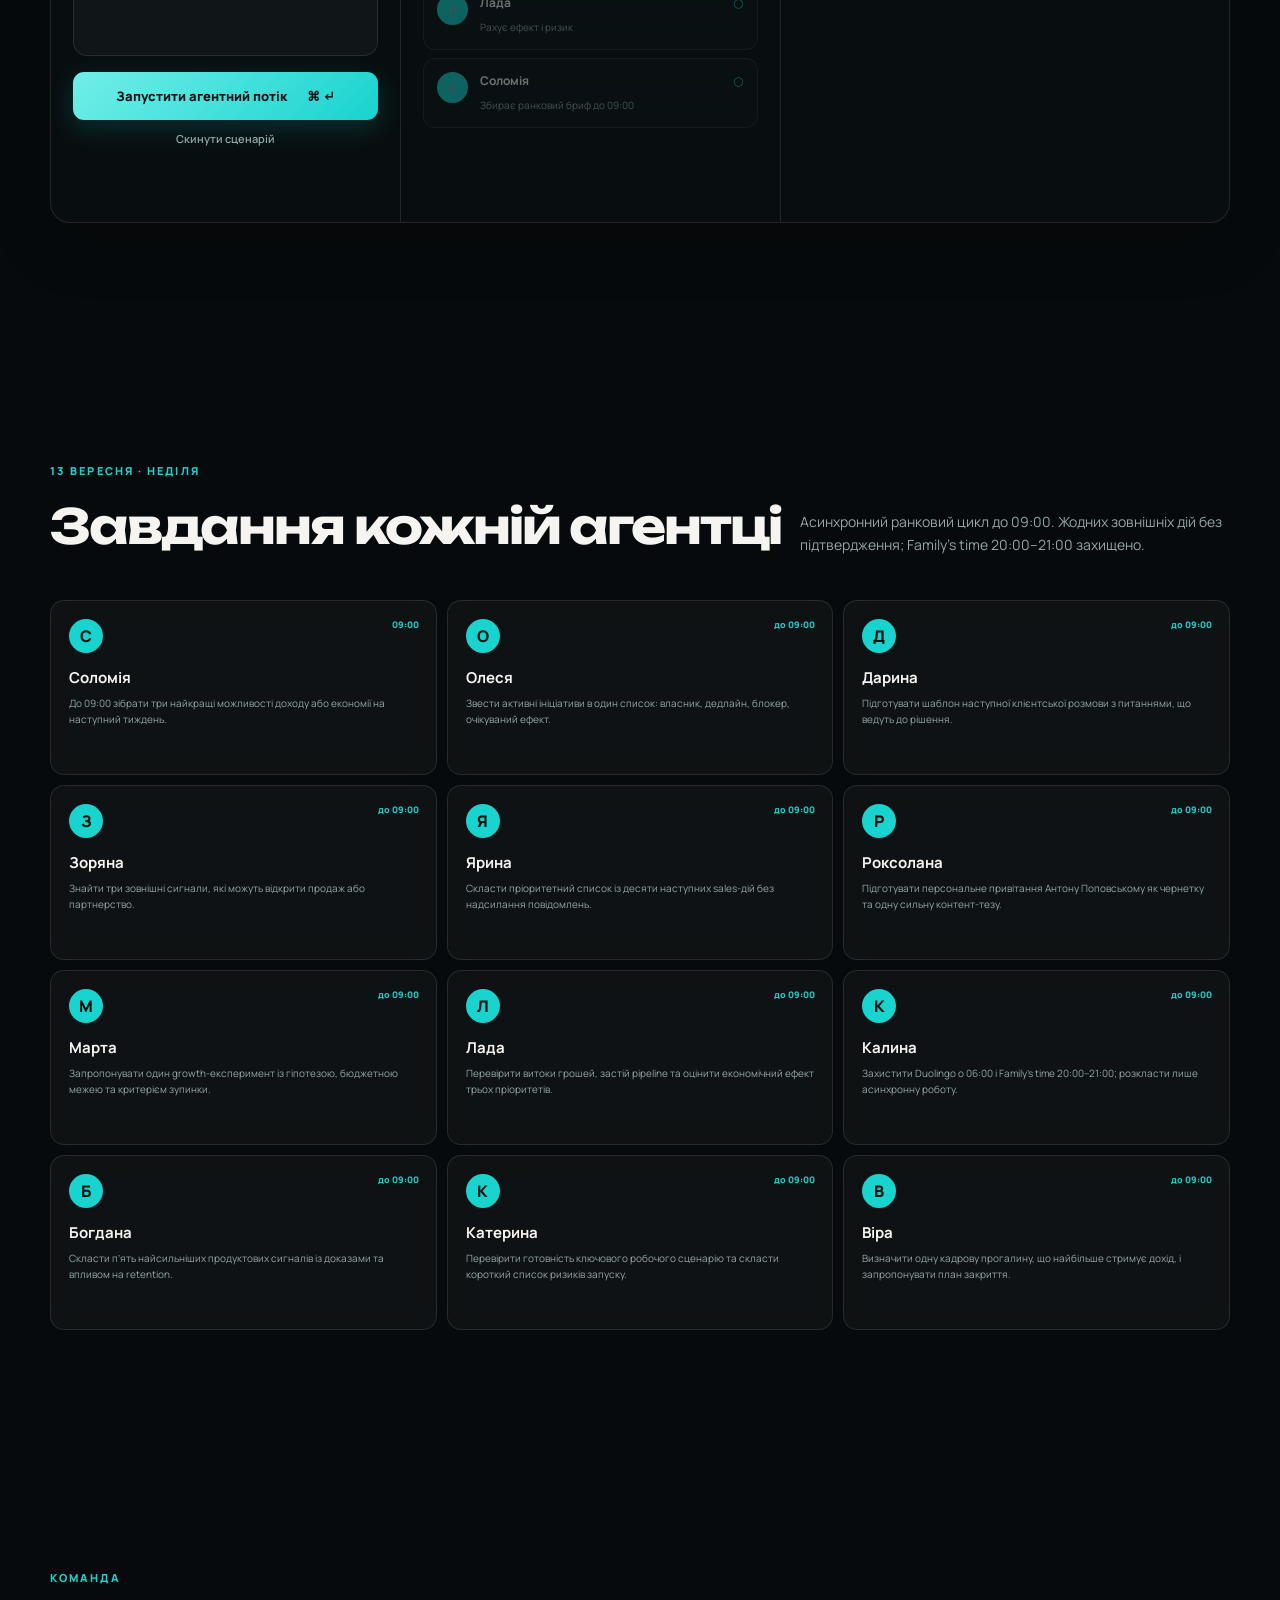
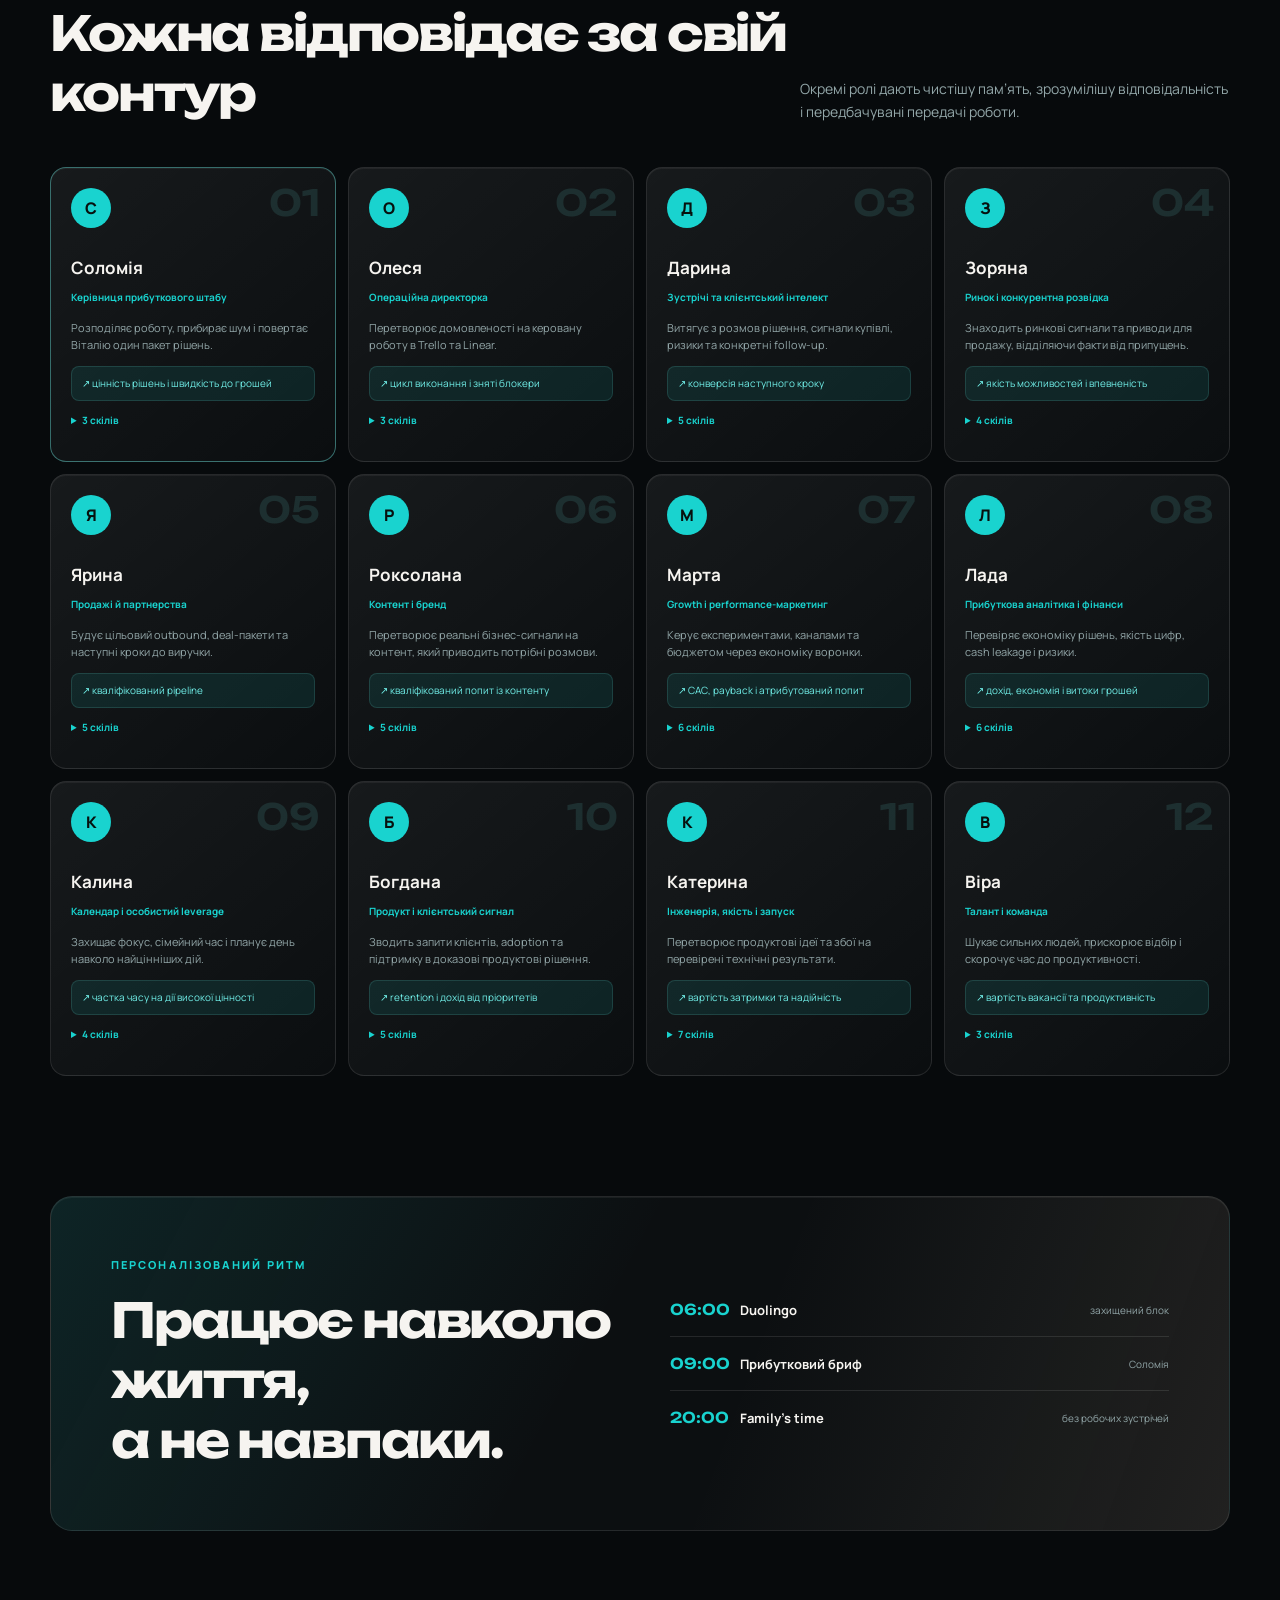
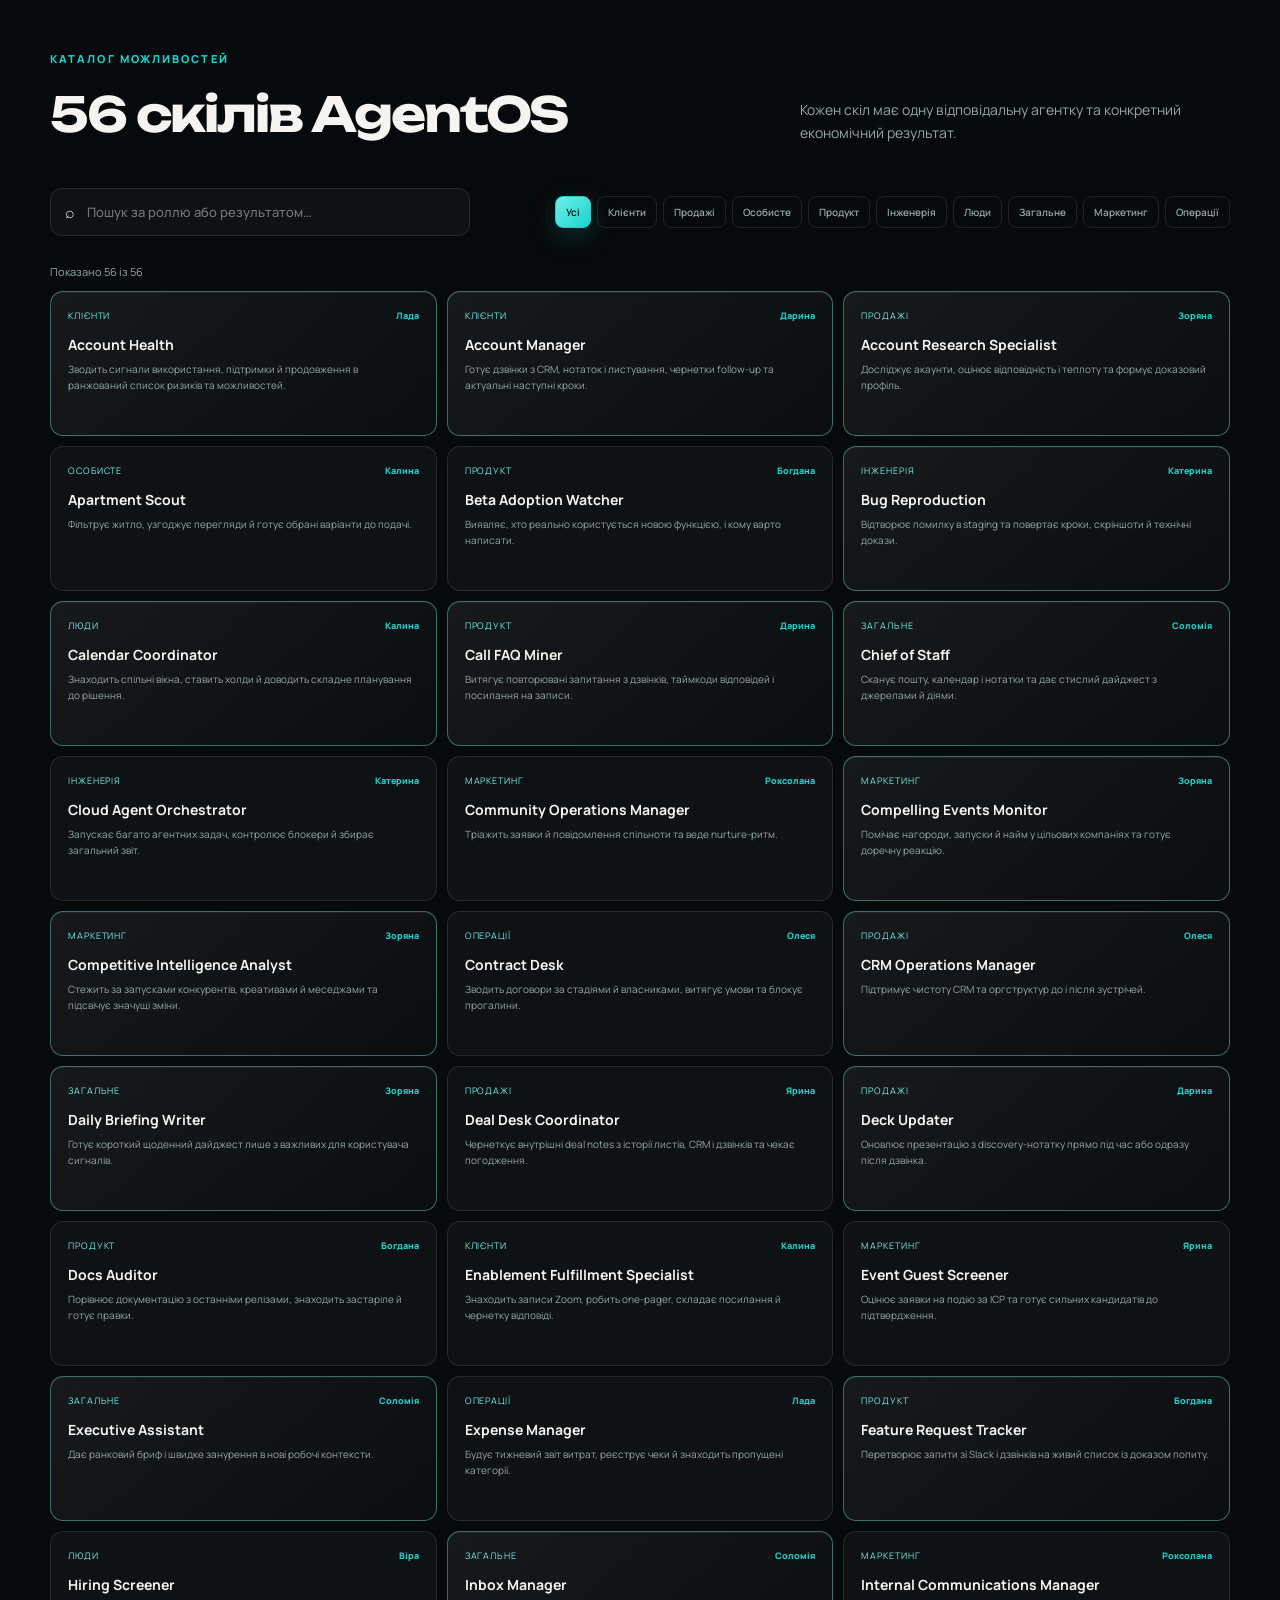
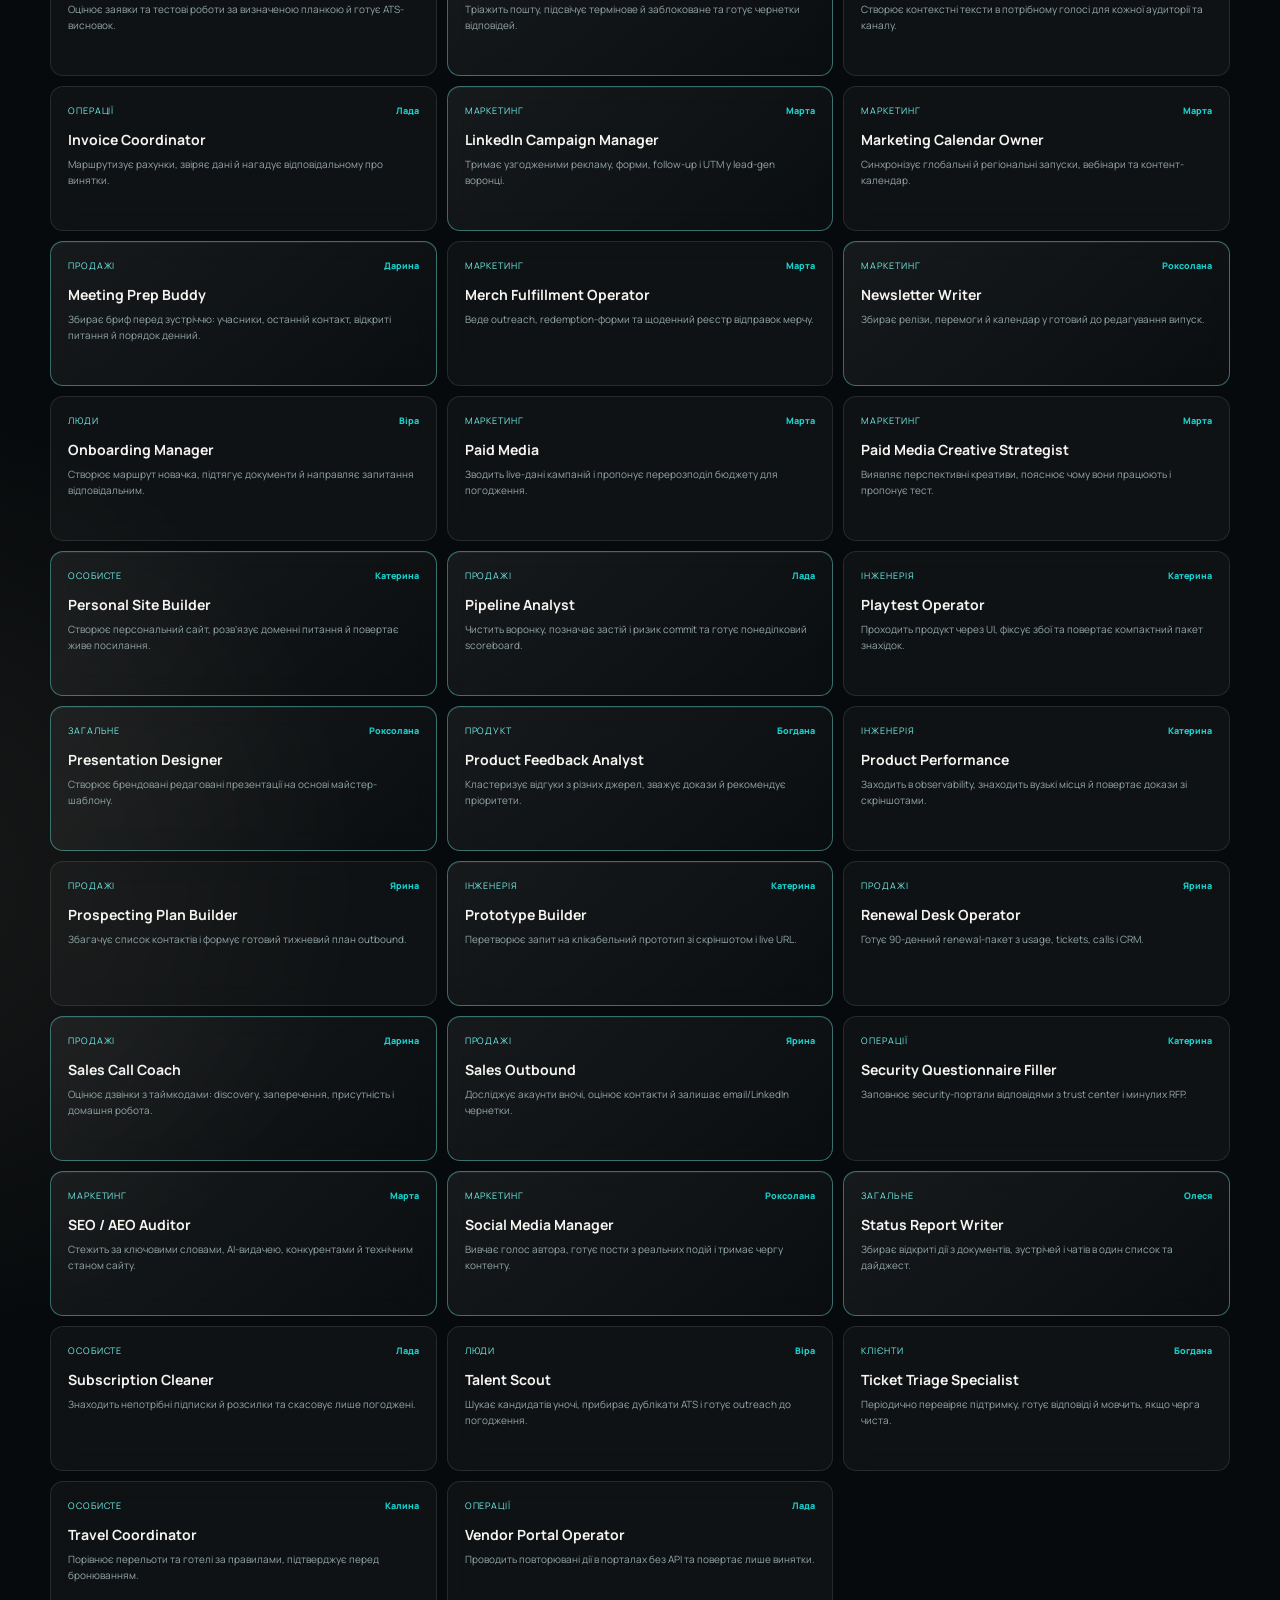
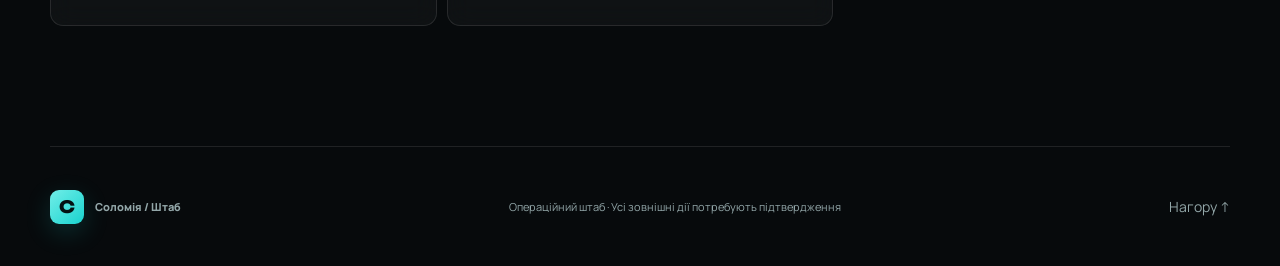
==== commit 3b7aecea: "feat: add Command Pulse interactions" ====
--- a/site/index.html
+++ b/site/index.html
@@ -30,7 +30,7 @@
         <div class="trust"><span>РОБОЧИЙ РЕЖИМ</span><span>ЛЮДИНА ЗАТВЕРДЖУЄ</span><span>24/7 У ХМАРІ</span></div>
       </div>
       <div class="orbital" aria-label="Схема команди">
-        <div class="orbit orbit-1"></div><div class="orbit orbit-2"></div>
+        <div class="orbit orbit-1"></div><div class="orbit orbit-2"></div><span class="command-pulse" aria-hidden="true"></span>
         <div class="core"><span class="avatar big">С</span><strong>Соломія</strong><small>керівниця штабу</small></div>
         <div class="satellite s1">О</div><div class="satellite s2">Д</div><div class="satellite s3">З</div><div class="satellite s4">Р</div><div class="satellite s5">М</div><div class="satellite s6">Л</div><div class="satellite s7">К</div><div class="satellite s8">Я</div><div class="satellite s9">Б</div><div class="satellite s10">К</div><div class="satellite s11">В</div>
       </div>
--- a/site/obsidian-glass.css
+++ b/site/obsidian-glass.css
@@ -169,3 +169,97 @@
 
 ::selection { color: #041112; background: var(--mint); }
 *:focus-visible { outline: 2px solid var(--mint); outline-offset: 3px; }
+
+/* Command Pulse — live agent orchestration */
+.orbital { isolation: isolate; }
+.command-pulse {
+  position: absolute;
+  left: calc(50% - 7px);
+  top: calc(50% - 7px);
+  width: 14px;
+  height: 14px;
+  border-radius: 50%;
+  background: var(--mint);
+  box-shadow: 0 0 0 7px rgba(113, 238, 232, .10), 0 0 28px rgba(113, 238, 232, .95);
+  z-index: 3;
+  animation: command-orbit 6.5s linear infinite;
+}
+.orbital::after {
+  content: '';
+  position: absolute;
+  left: calc(50% - 205px);
+  top: calc(50% - 205px);
+  width: 410px;
+  height: 410px;
+  border-radius: 50%;
+  border: 1px solid transparent;
+  border-top-color: rgba(113, 238, 232, .48);
+  filter: drop-shadow(0 0 9px rgba(113, 238, 232, .38));
+  animation: command-ring 6.5s linear infinite;
+}
+.core { animation: core-breathe 4s ease-in-out infinite; }
+.satellite { transition: transform .35s ease, background .35s ease, border-color .35s ease, box-shadow .35s ease; }
+.satellite.active-agent {
+  background: var(--mint);
+  border-color: var(--mint);
+  color: #041112;
+  box-shadow: 0 0 0 9px rgba(113, 238, 232, .11), 0 0 30px rgba(113, 238, 232, .85);
+  animation: agent-response .62s ease-out both;
+}
+.agent-running .core { animation: command-core .85s ease-in-out infinite alternate; }
+.agent-running .command-pulse { animation-duration: 1.55s; }
+.agent-running .orbital::after { animation-duration: 1.55s; }
+.flow-step.active .mini { animation: avatar-ping .62s ease-out infinite; }
+.flow-step.done { animation: step-done .4s ease-out both; }
+.result:not(.hidden) > * { animation: result-cascade .52s cubic-bezier(.2,.9,.2,1) both; }
+.result:not(.hidden) > :nth-child(2) { animation-delay: .08s; }
+.result:not(.hidden) > :nth-child(3) { animation-delay: .16s; }
+.result:not(.hidden) > :nth-child(4) { animation-delay: .24s; }
+.result:not(.hidden) > :nth-child(5) { animation-delay: .32s; }
+.result:not(.hidden) > :last-child { animation-delay: .42s; }
+
+.agent-card,
+.tomorrow-card,
+.case-card { transition: transform .28s ease, border-color .28s ease, box-shadow .28s ease, opacity .28s ease; }
+@media (hover:hover) {
+  .agent-card:hover,
+  .tomorrow-card:hover,
+  .case-card:hover {
+    transform: translateY(-5px);
+    border-color: rgba(113, 238, 232, .54);
+    box-shadow: 0 16px 32px rgba(0, 0, 0, .23), 0 0 22px rgba(25, 211, 207, .09);
+  }
+}
+.reveal { opacity: 0; transform: translateY(18px); }
+.reveal.revealed { opacity: 1; transform: none; transition: opacity .7s ease, transform .7s cubic-bezier(.2,.9,.2,1); }
+.case-grid.is-filtering { opacity: .45; transform: translateY(4px); transition: opacity .18s ease, transform .18s ease; }
+
+@keyframes command-orbit { from { transform: rotate(0deg) translateY(-205px) rotate(0deg); } to { transform: rotate(360deg) translateY(-205px) rotate(-360deg); } }
+@keyframes command-ring { from { transform: rotate(0deg); } to { transform: rotate(360deg); } }
+@keyframes core-breathe { 50% { box-shadow: 0 0 112px rgba(25, 211, 207, .31), inset 0 1px 0 rgba(255, 255, 255, .10); } }
+@keyframes command-core { to { transform: scale(1.06); box-shadow: 0 0 126px rgba(113, 238, 232, .56); } }
+@keyframes agent-response { 0% { transform: scale(.74); } 65% { transform: scale(1.16); } 100% { transform: scale(1); } }
+@keyframes avatar-ping { 50% { box-shadow: 0 0 0 7px rgba(113, 238, 232, .12); } }
+@keyframes step-done { from { transform: translateX(-6px); } to { transform: translateX(0); } }
+@keyframes result-cascade { from { opacity: 0; transform: translateY(16px) scale(.985); } to { opacity: 1; transform: none; } }
+
+@media (max-width:900px) {
+  .orbital,
+  .command-pulse { display: none; }
+  .reveal { opacity: 1; transform: none; }
+  .agent-card,
+  .tomorrow-card,
+  .case-card { transition: border-color .2s ease, opacity .2s ease; }
+}
+
+@media (prefers-reduced-motion:reduce) {
+  *,*::before,*::after {
+    animation-duration: .01ms !important;
+    animation-iteration-count: 1 !important;
+    scroll-behavior: auto !important;
+    transition-duration: .01ms !important;
+  }
+  .command-pulse,
+  .orbital::after { display: none; }
+  .reveal { opacity: 1; transform: none; }
+}
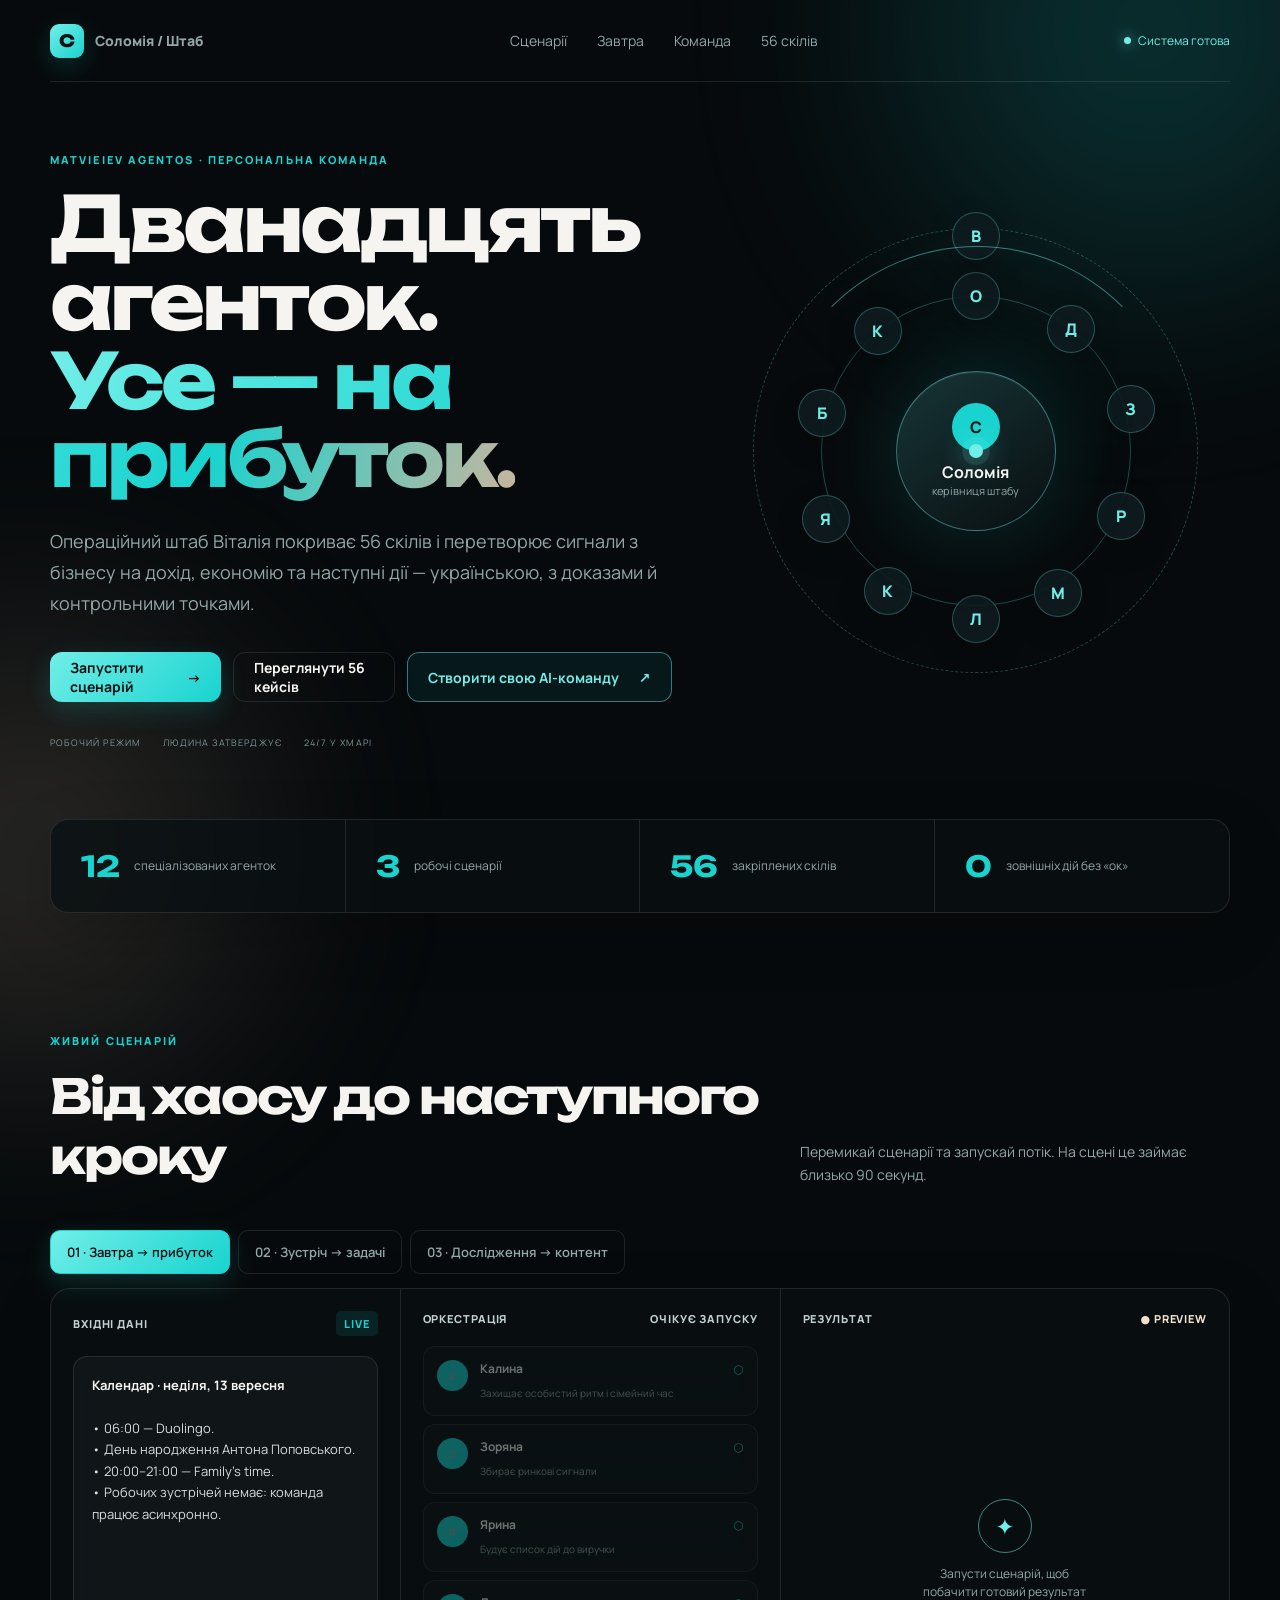
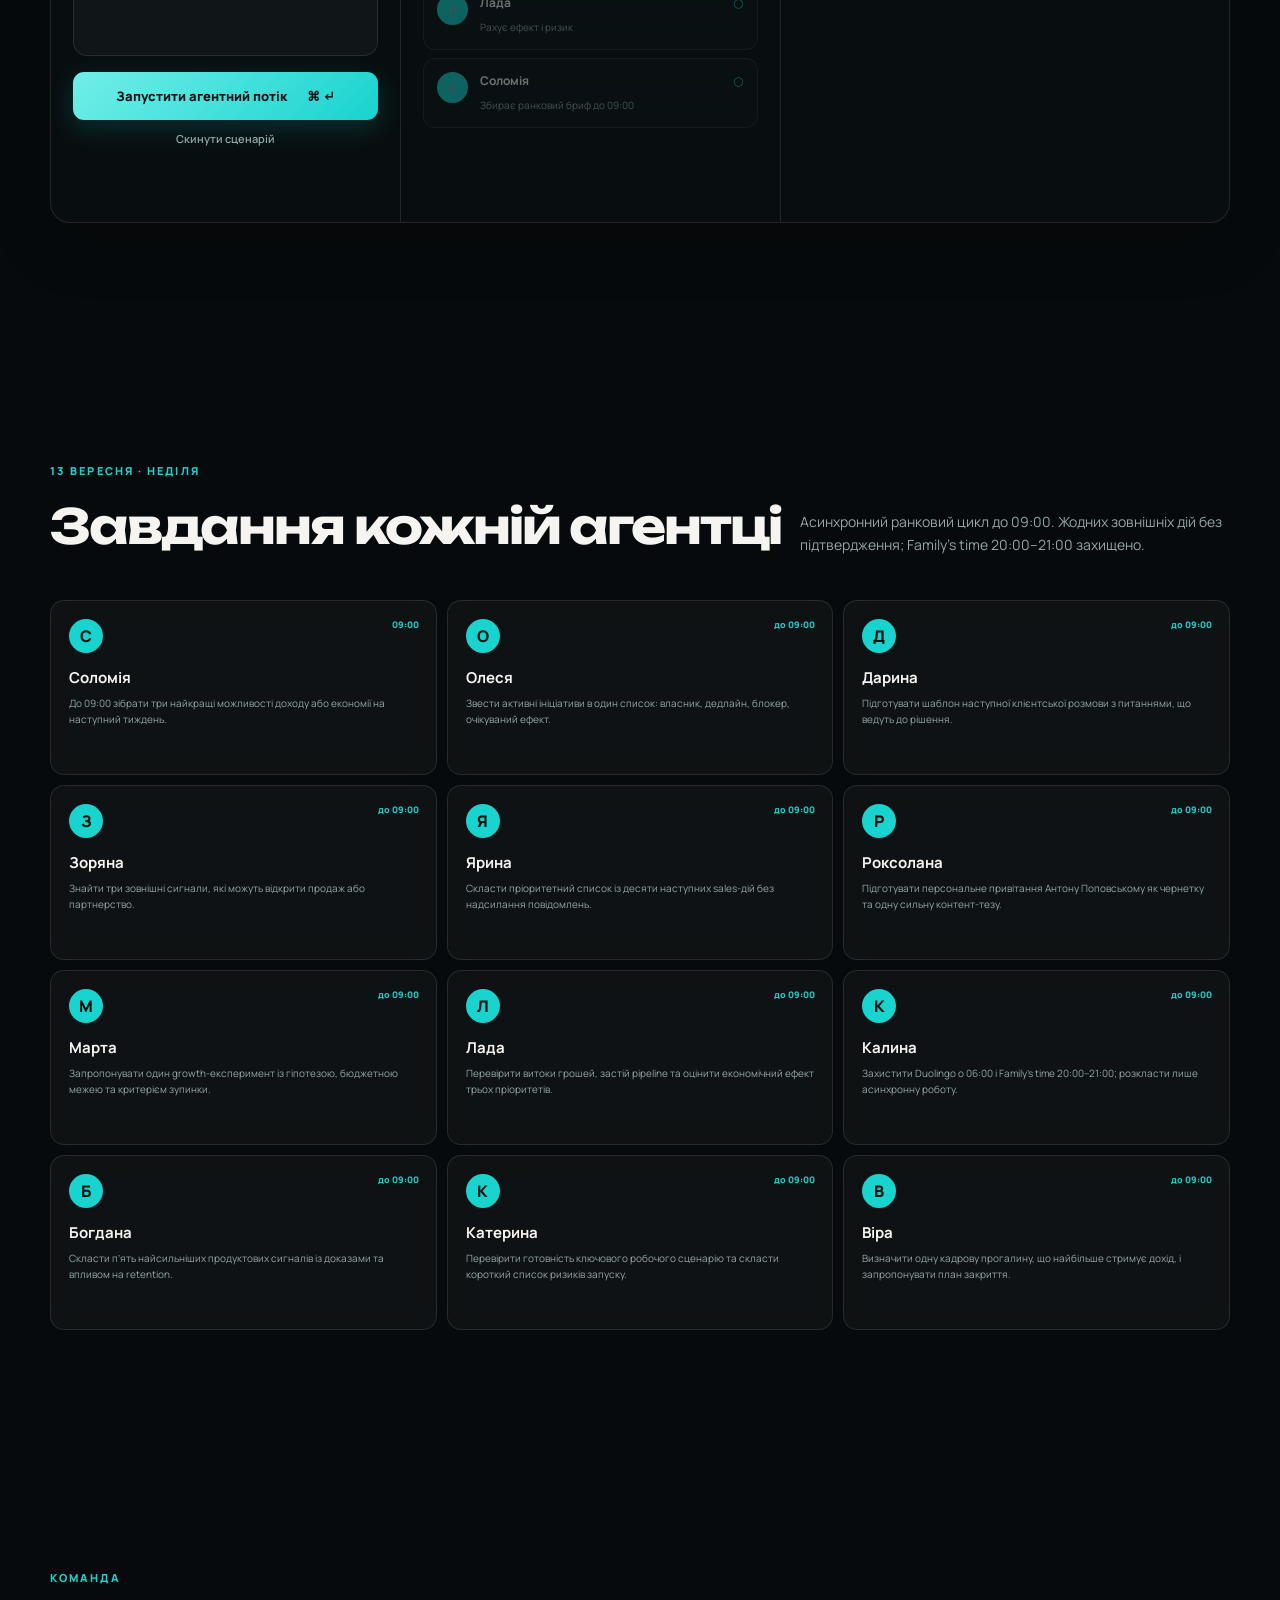
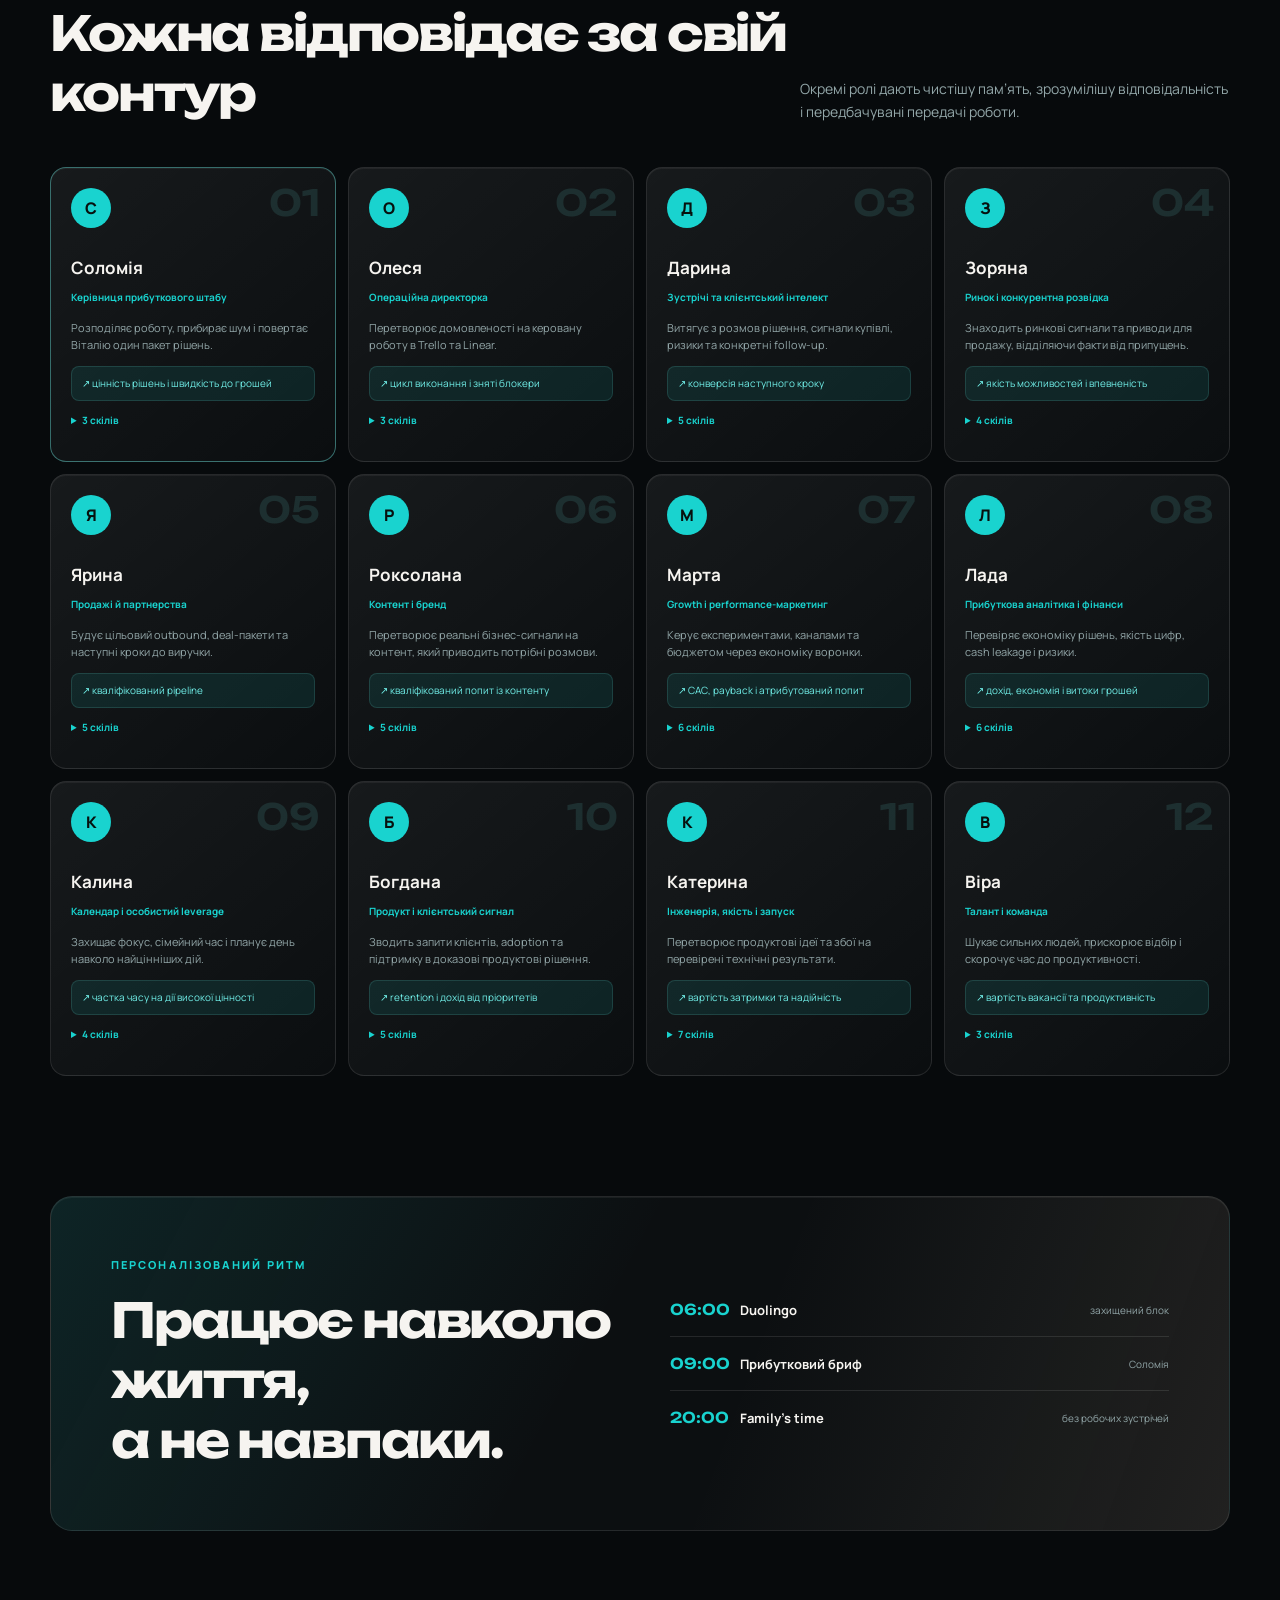
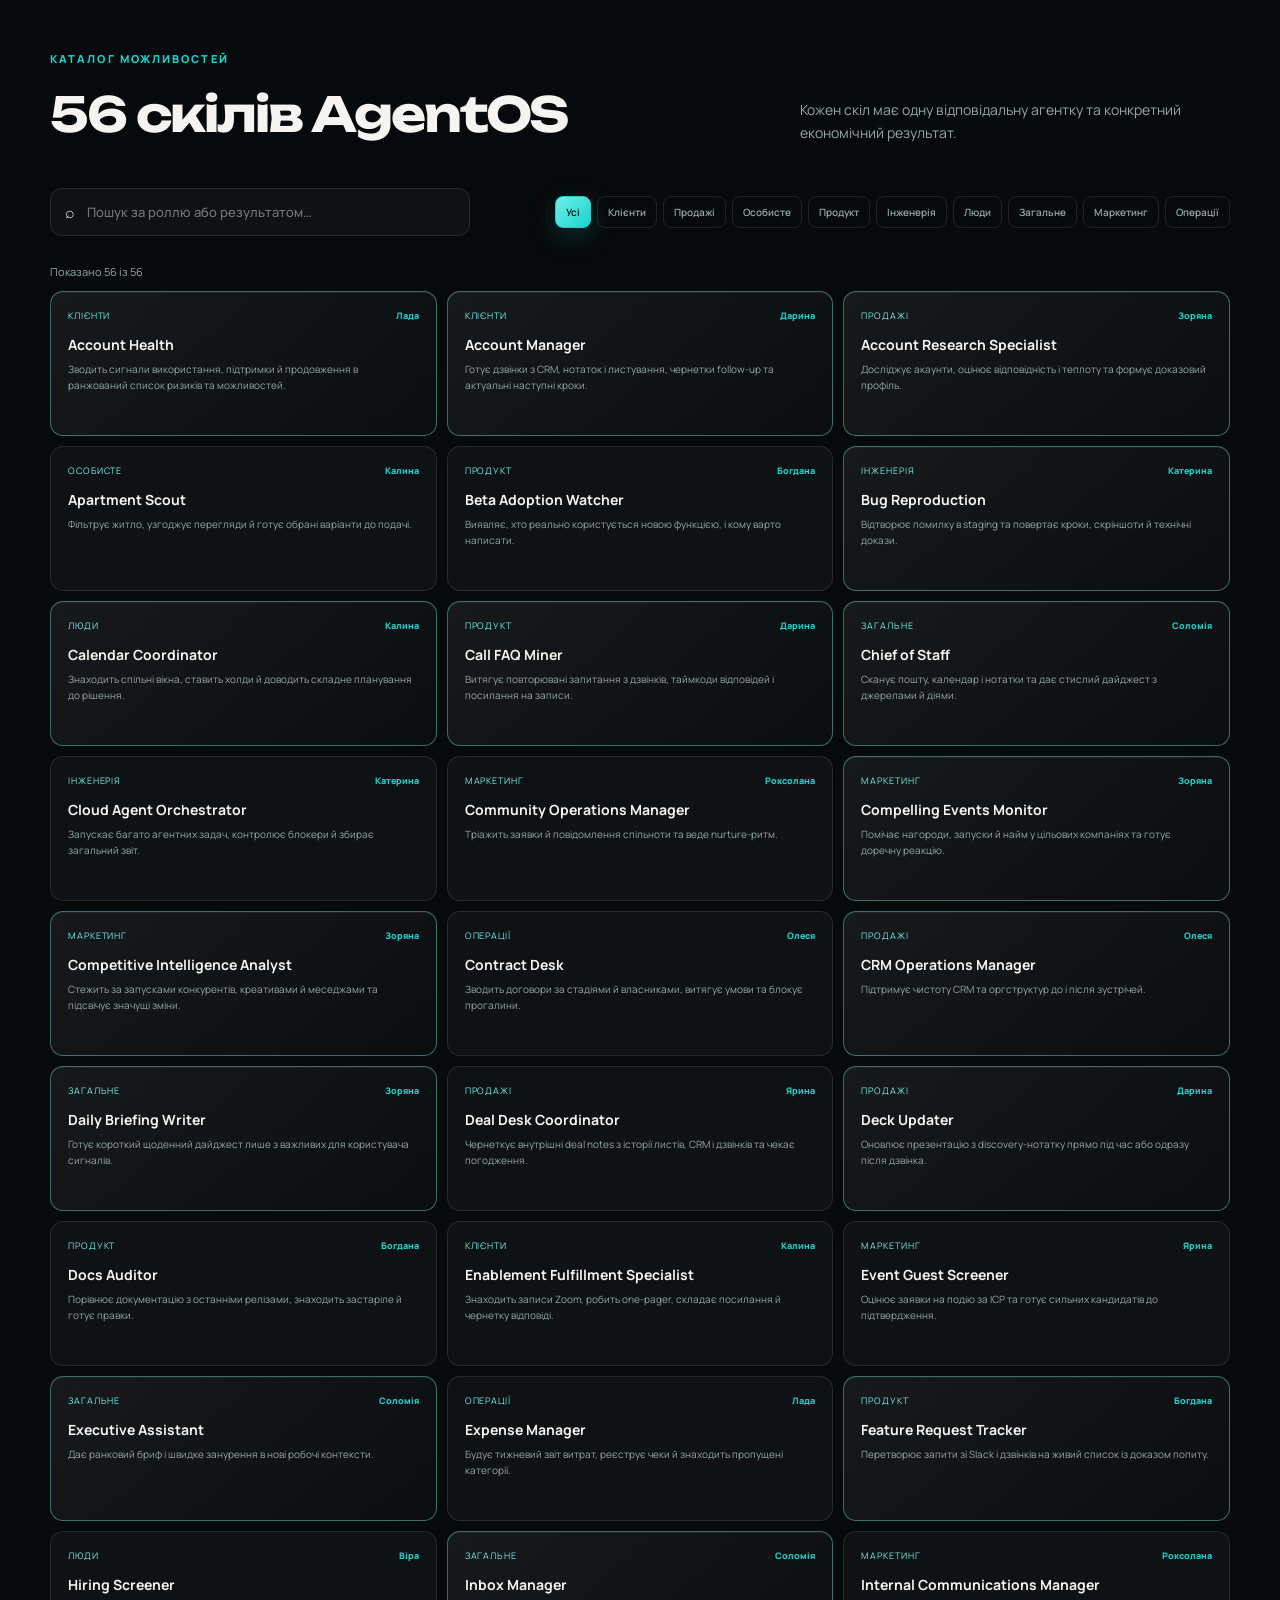
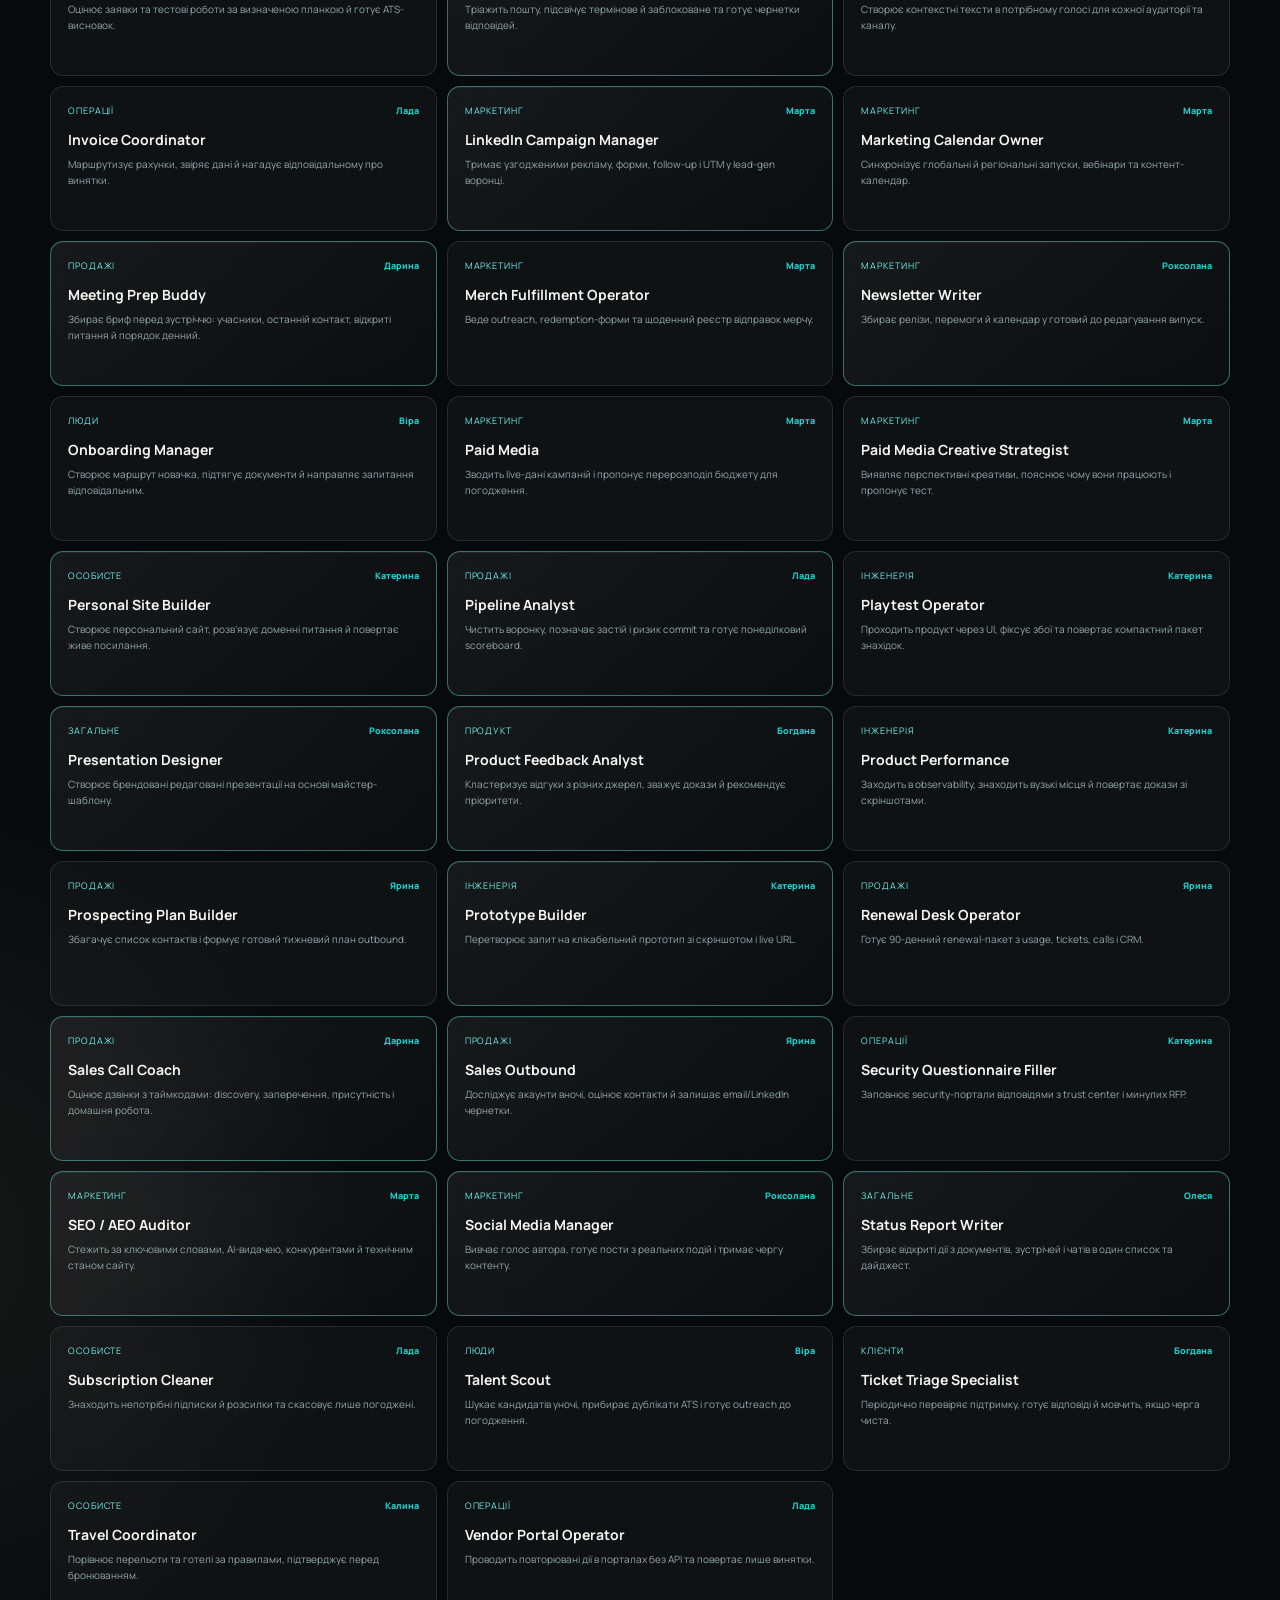
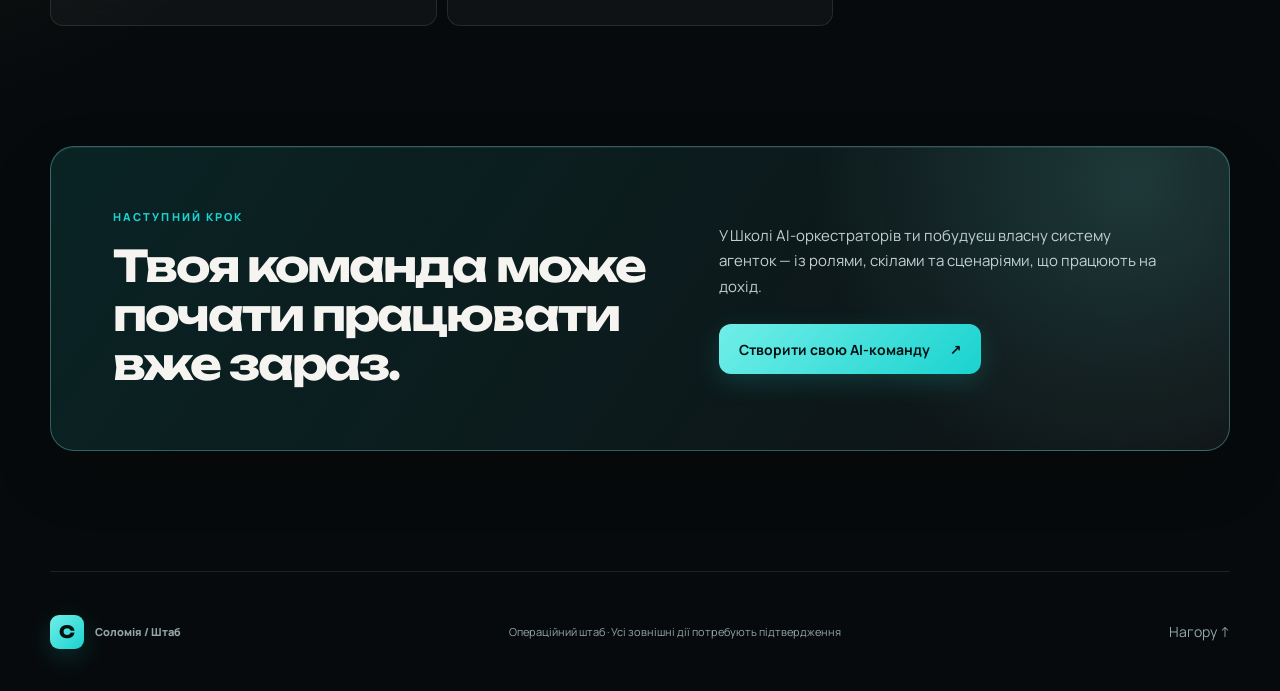
==== commit 646e3128: "feat: add school conversion CTAs" ====
--- a/site/index.html
+++ b/site/index.html
@@ -26,7 +26,7 @@
         <div class="eyebrow">MATVIEIEV AGENTOS · ПЕРСОНАЛЬНА КОМАНДА</div>
         <h1>Дванадцять агенток.<br><em>Усе — на прибуток.</em></h1>
         <p>Операційний штаб Віталія покриває 56 скілів і перетворює сигнали з бізнесу на дохід, економію та наступні дії — українською, з доказами й контрольними точками.</p>
-        <div class="hero-actions"><a class="button primary" href="#demo">Запустити сценарій <span>→</span></a><a class="button ghost" href="#cases">Переглянути 56 кейсів</a></div>
+        <div class="hero-actions"><a class="button primary" href="#demo">Запустити сценарій <span>→</span></a><a class="button ghost" href="#cases">Переглянути 56 кейсів</a><a class="button school-cta hero-school-cta" href="https://www.matvieiev.com/ai-orchestrator-school/?utm_source=agentos.matvieiev.com&amp;utm_medium=referral&amp;utm_campaign=ai_orchestrator_school&amp;utm_content=hero_cta">Створити свою AI-команду <span>↗</span></a></div>
         <div class="trust"><span>РОБОЧИЙ РЕЖИМ</span><span>ЛЮДИНА ЗАТВЕРДЖУЄ</span><span>24/7 У ХМАРІ</span></div>
       </div>
       <div class="orbital" aria-label="Схема команди">
@@ -90,6 +90,17 @@
       <div class="case-count" id="caseCount"></div>
       <div class="case-grid" id="caseGrid"></div>
     </section>
+
+    <section class="school-cta-section shell" aria-labelledby="school-cta-title">
+      <div>
+        <div class="eyebrow">НАСТУПНИЙ КРОК</div>
+        <h2 id="school-cta-title">Твоя команда може<br>почати працювати вже зараз.</h2>
+      </div>
+      <div class="school-cta-copy">
+        <p>У Школі AI-оркестраторів ти побудуєш власну систему агенток — із ролями, скілами та сценаріями, що працюють на дохід.</p>
+        <a class="button primary school-cta" href="https://www.matvieiev.com/ai-orchestrator-school/?utm_source=agentos.matvieiev.com&amp;utm_medium=referral&amp;utm_campaign=ai_orchestrator_school&amp;utm_content=catalog_cta">Створити свою AI-команду <span>↗</span></a>
+      </div>
+    </section>
   </main>
 
   <footer class="shell"><div class="brand"><span class="brand-mark">С</span><span>Соломія / Штаб</span></div><p>Операційний штаб · Усі зовнішні дії потребують підтвердження</p><a href="#top">Нагору ↑</a></footer>
--- a/site/obsidian-glass.css
+++ b/site/obsidian-glass.css
@@ -89,6 +89,48 @@
   color: var(--text);
 }
 
+.school-cta { white-space: nowrap; }
+.hero-school-cta {
+  border: 1px solid rgba(113, 238, 232, .46);
+  color: var(--mint);
+  background: rgba(25, 211, 207, .07);
+}
+.hero-school-cta:hover {
+  color: #041112;
+  background: var(--mint);
+  border-color: var(--mint);
+  box-shadow: 0 10px 34px rgba(25, 211, 207, .25);
+  transform: translateY(-1px);
+}
+
+.school-cta-section {
+  display: grid;
+  grid-template-columns: 1fr minmax(320px, .84fr);
+  gap: 72px;
+  align-items: center;
+  padding: 62px;
+  margin: 0 auto 120px;
+  border: 1px solid rgba(113, 238, 232, .32);
+  border-radius: 24px;
+  background:
+    radial-gradient(circle at 92% 12%, rgba(113, 238, 232, .16), transparent 20rem),
+    linear-gradient(125deg, rgba(25, 211, 207, .13), rgba(255, 255, 255, .035));
+  box-shadow: inset 0 1px 0 rgba(255, 255, 255, .07), 0 24px 60px rgba(0, 0, 0, .18);
+}
+.school-cta-section h2 {
+  margin: 0;
+  font-family: Unbounded, sans-serif;
+  font-size: clamp(28px, 3.4vw, 44px);
+  line-height: 1.12;
+  letter-spacing: -.045em;
+}
+.school-cta-copy p {
+  margin: 0 0 25px;
+  color: #c3d0d1;
+  font-size: 15px;
+  line-height: 1.7;
+}
+
 .orbit { border-color: rgba(113, 238, 232, .28); }
 .core {
   background: linear-gradient(145deg, rgba(24, 56, 58, .94), rgba(10, 16, 18, .96));
@@ -250,6 +292,12 @@
   .agent-card,
   .tomorrow-card,
   .case-card { transition: border-color .2s ease, opacity .2s ease; }
+  .school-cta-section {
+    grid-template-columns: 1fr;
+    gap: 28px;
+    padding: 46px;
+    margin-bottom: 80px;
+  }
 }
 
 @media (prefers-reduced-motion:reduce) {
@@ -263,3 +311,14 @@
   .orbital::after { display: none; }
   .reveal { opacity: 1; transform: none; }
 }
+
+@media (max-width:600px) {
+  .hero-actions { align-items: stretch; }
+  .hero-actions .button { justify-content: space-between; }
+  .school-cta-section {
+    padding: 32px 22px;
+    border-radius: 18px;
+    margin-bottom: 64px;
+  }
+  .school-cta-copy .button { width: 100%; justify-content: space-between; }
+}
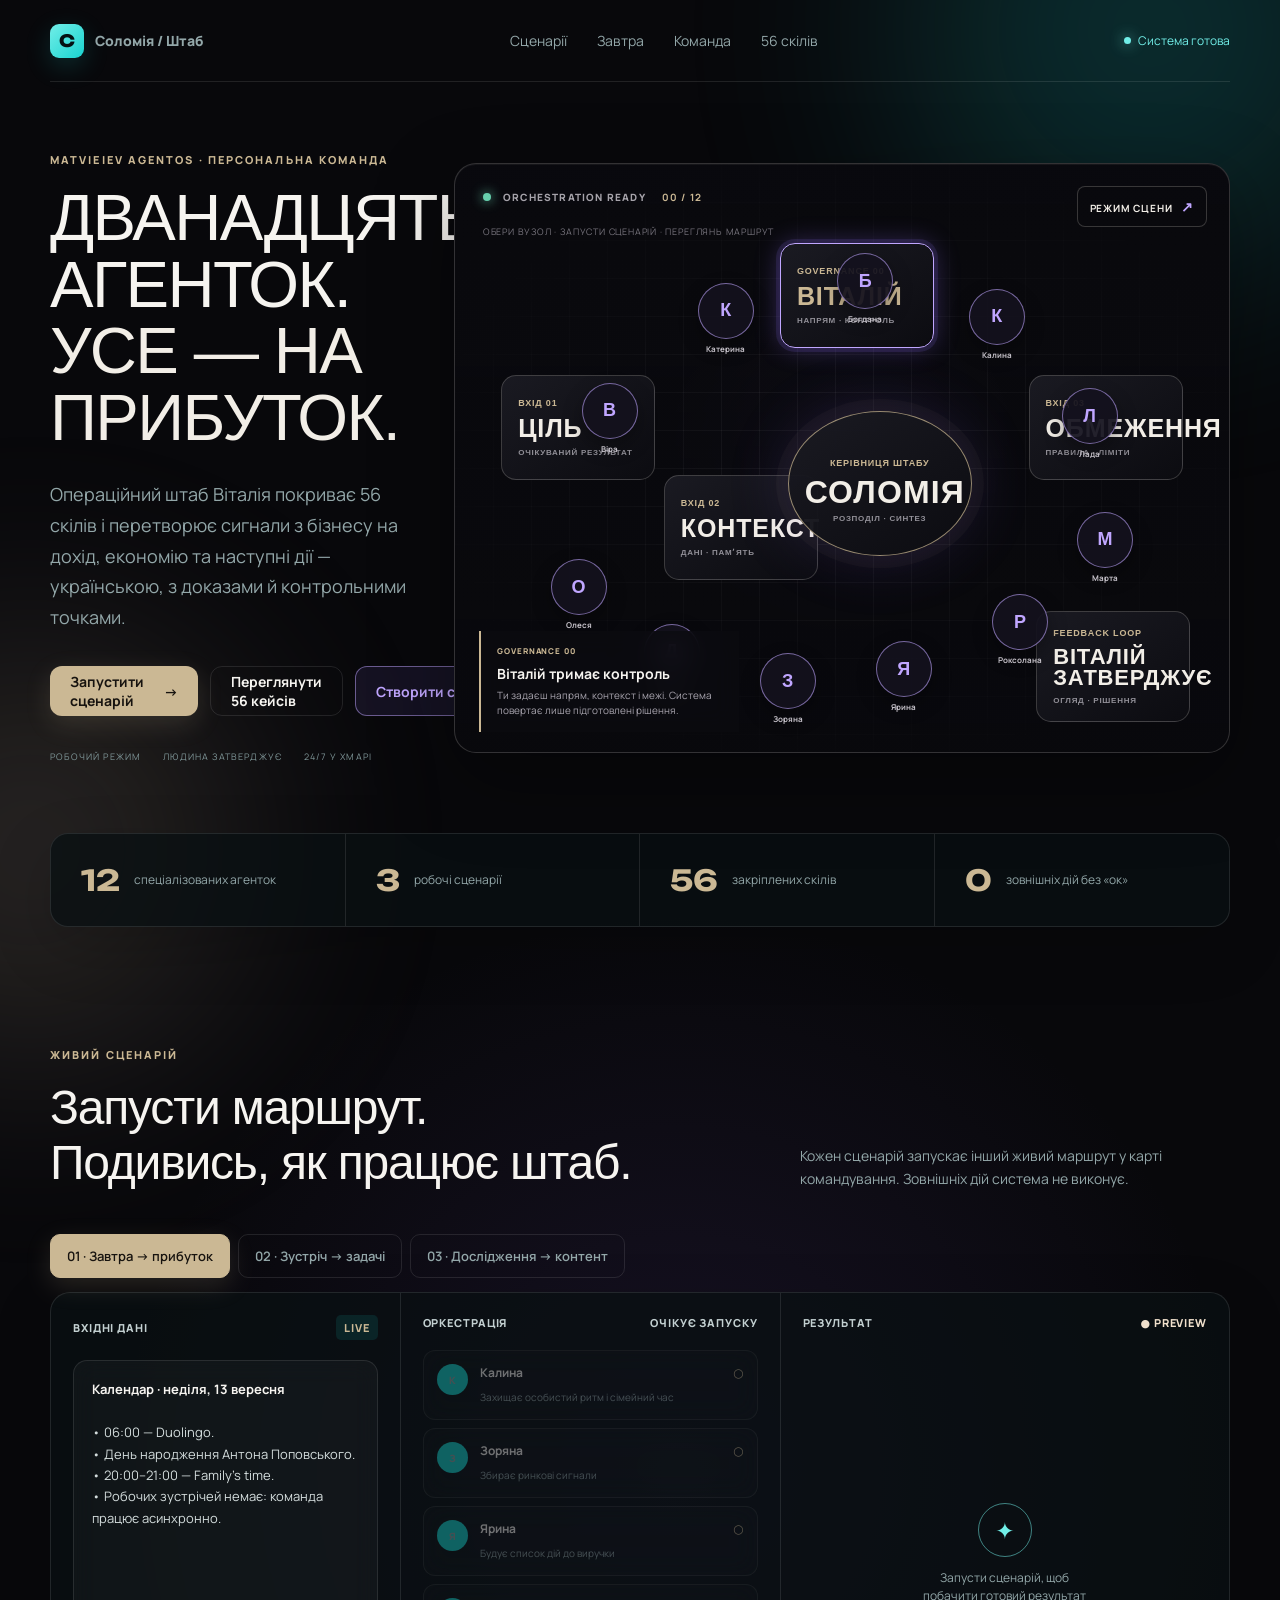
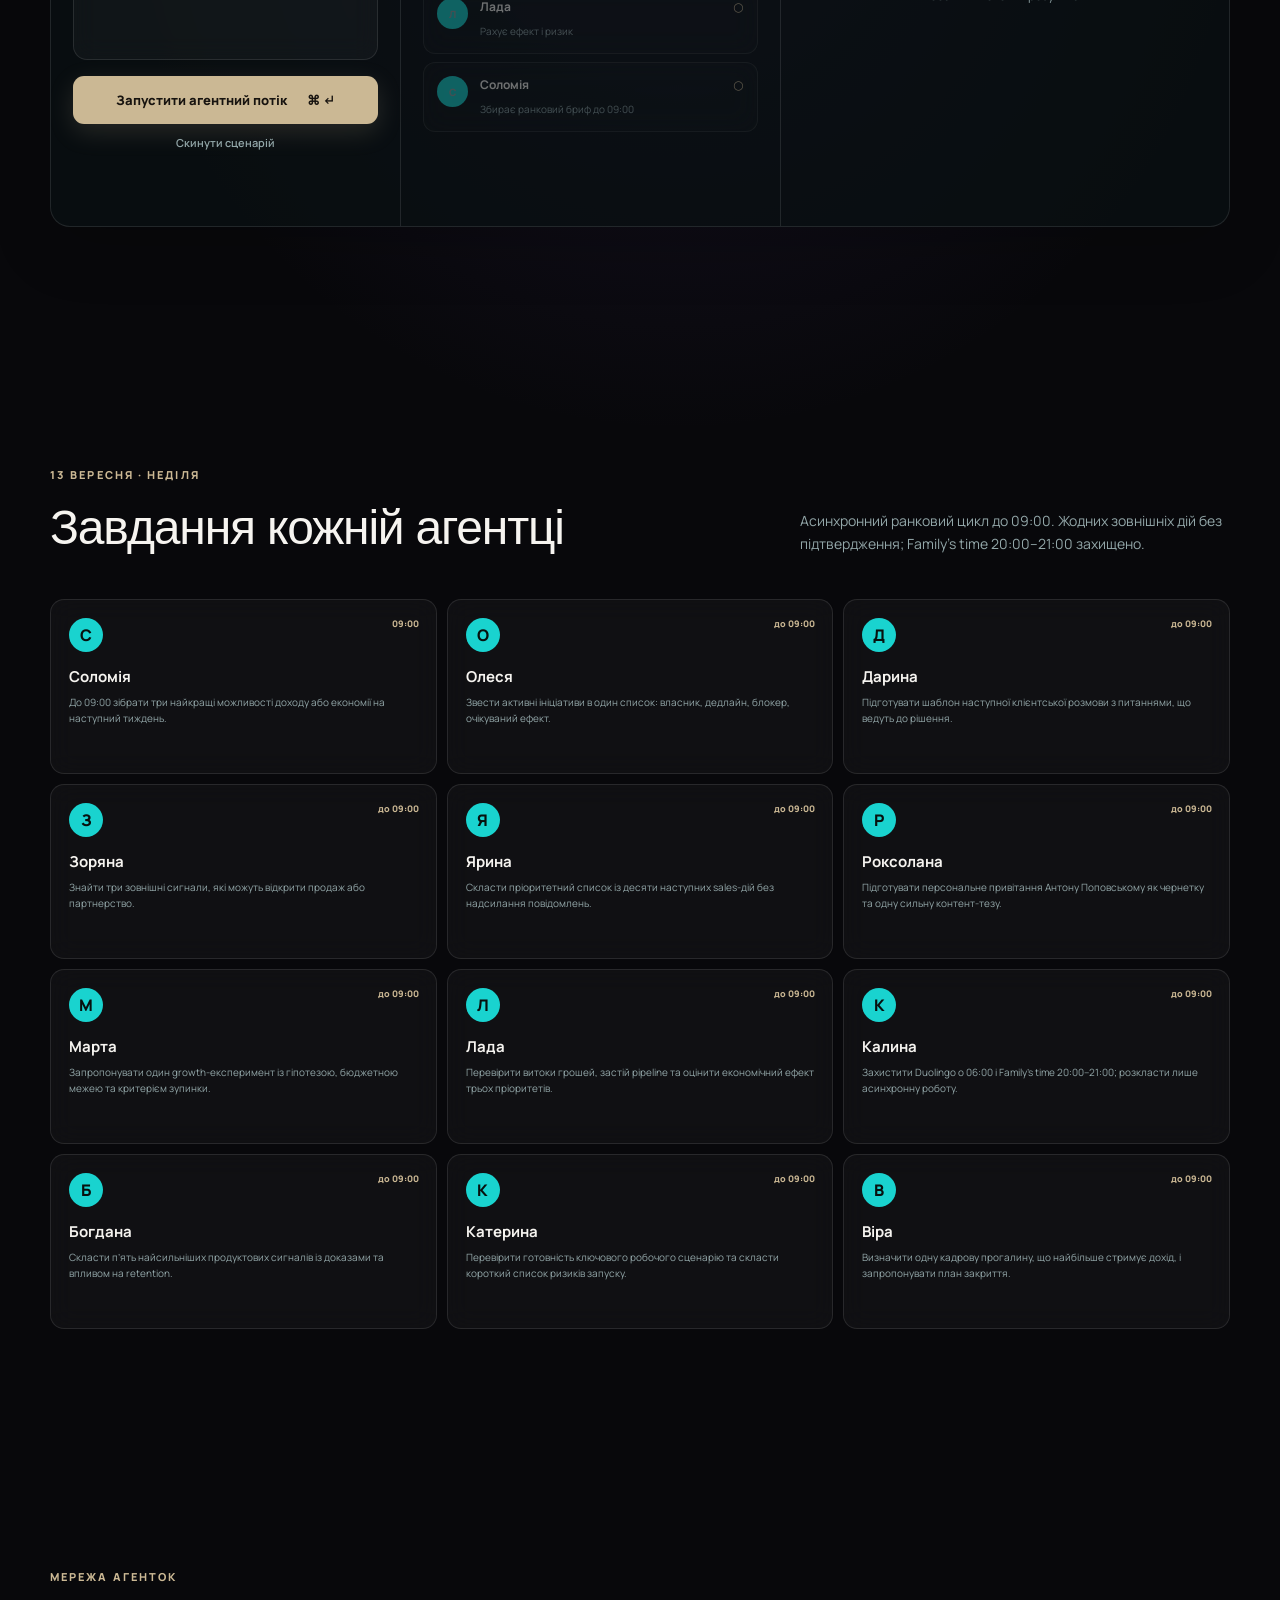
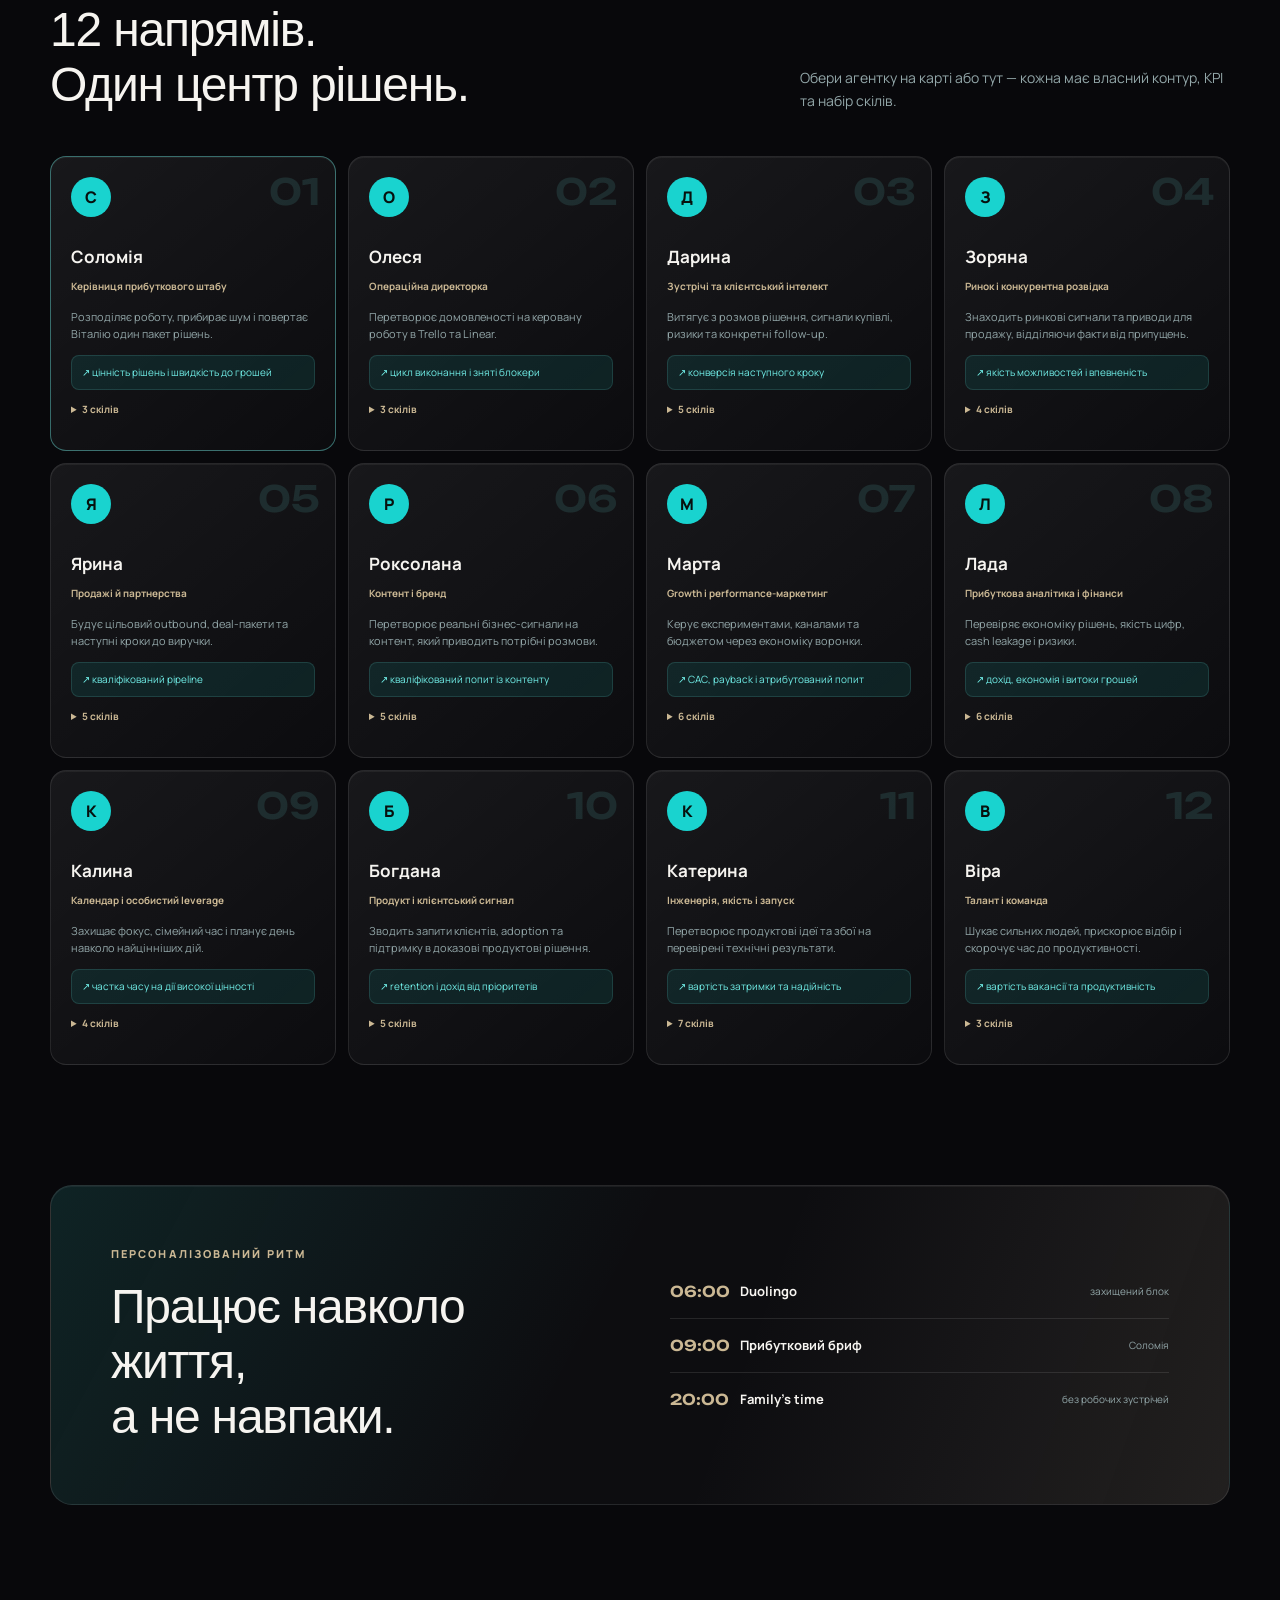
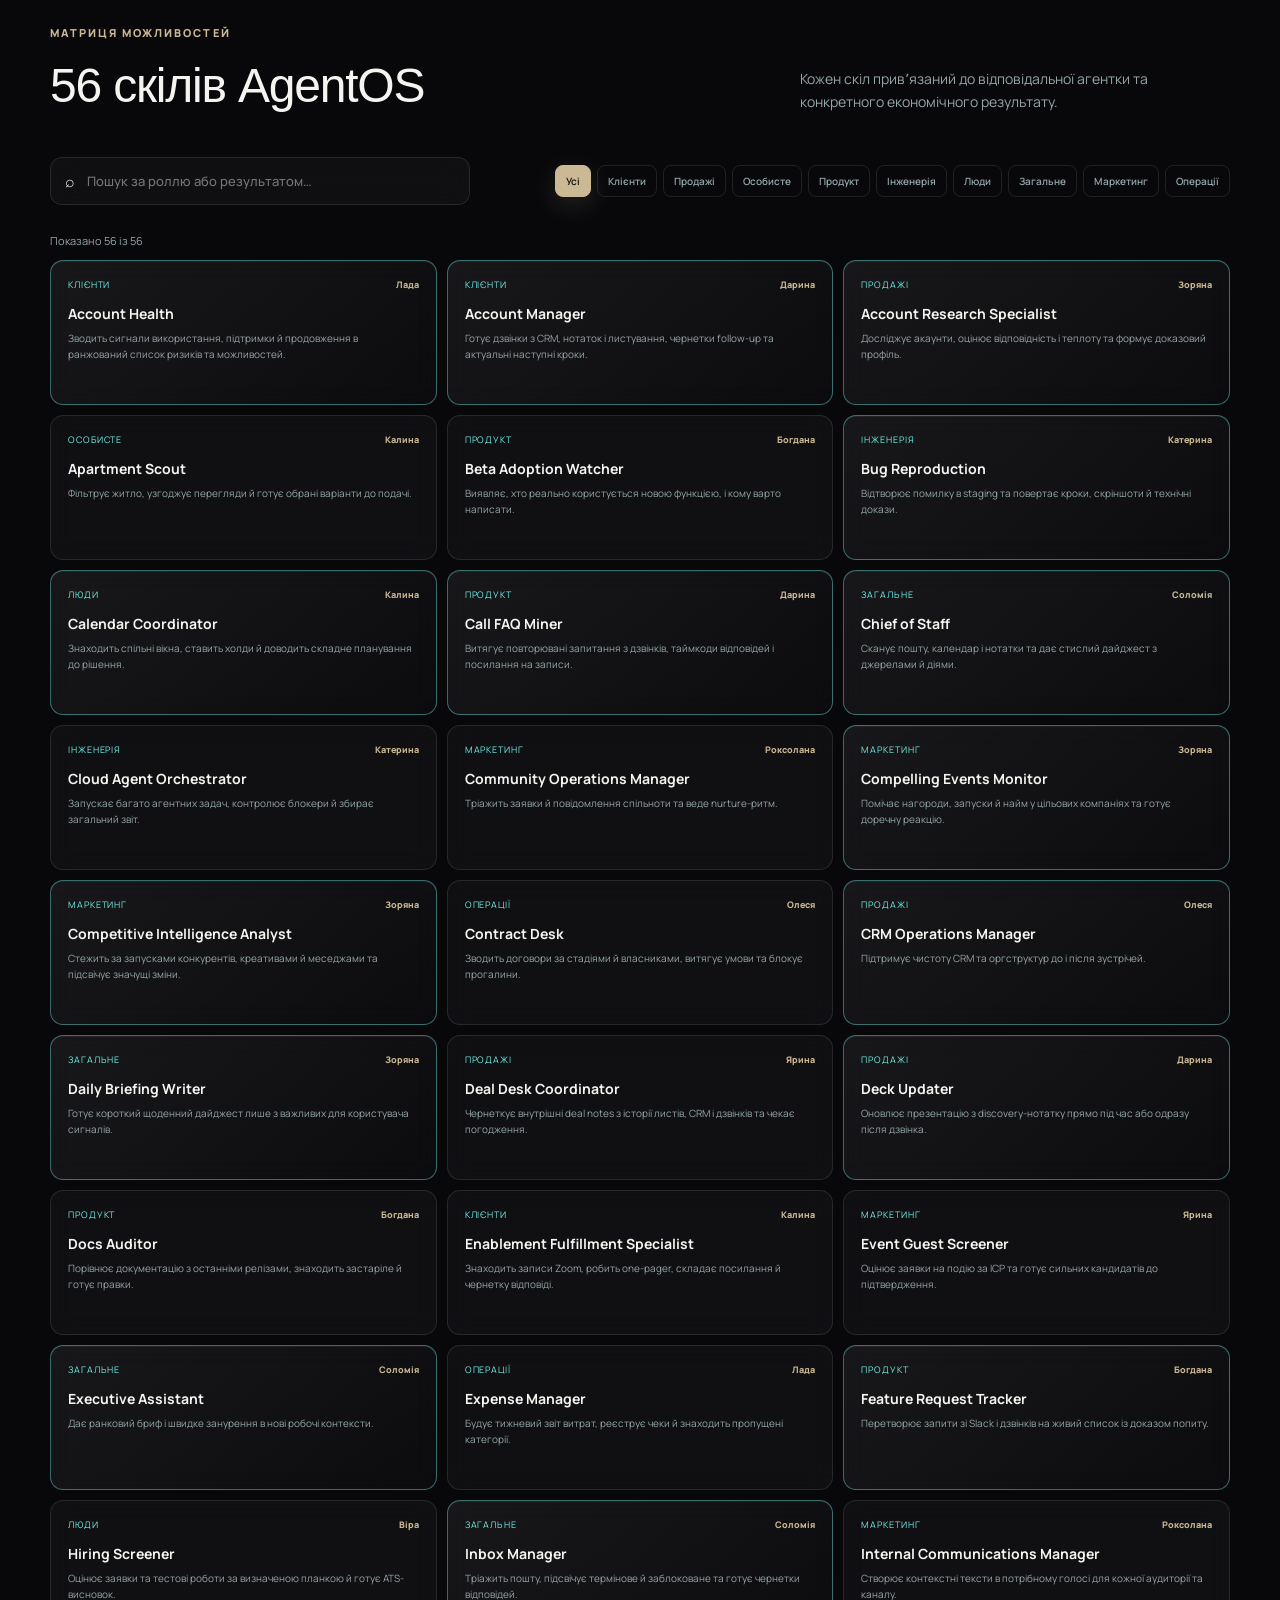
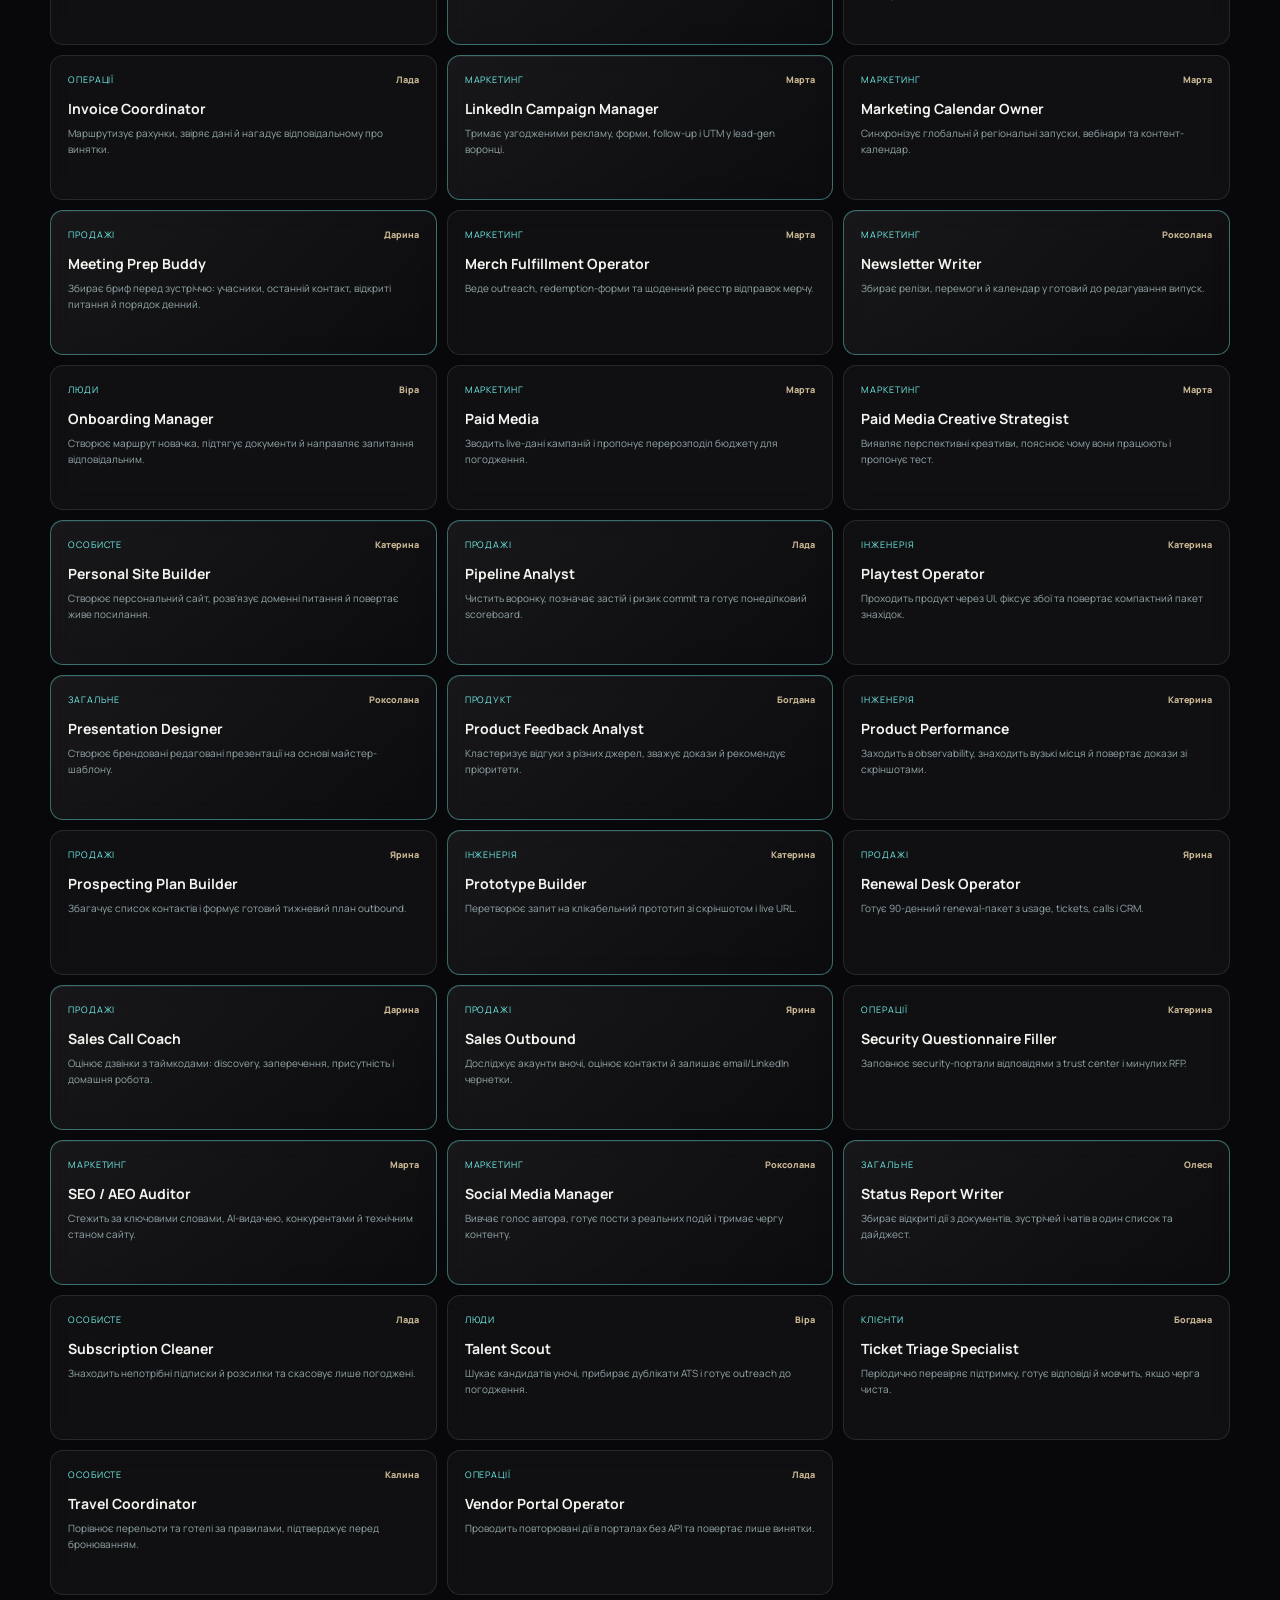
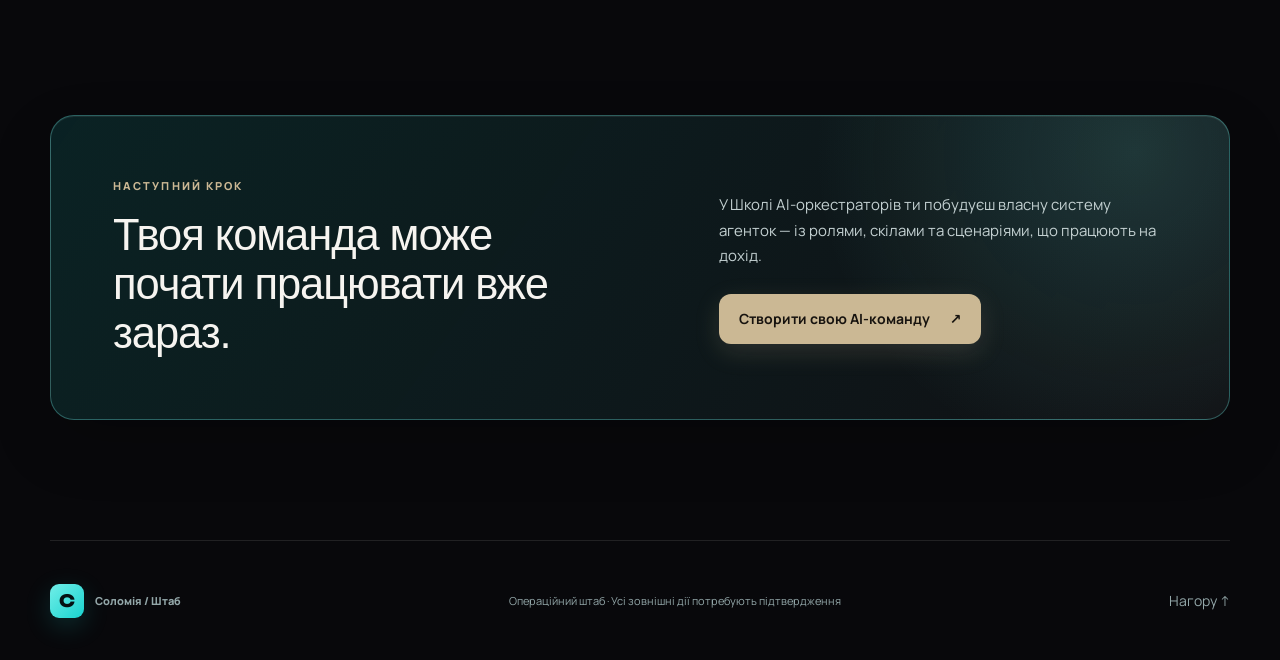
==== commit b07c9553: "feat: redesign AgentOS as orchestration map" ====
--- a/site/index.html
+++ b/site/index.html
@@ -29,11 +29,21 @@
         <div class="hero-actions"><a class="button primary" href="#demo">Запустити сценарій <span>→</span></a><a class="button ghost" href="#cases">Переглянути 56 кейсів</a><a class="button school-cta hero-school-cta" href="https://www.matvieiev.com/ai-orchestrator-school/?utm_source=agentos.matvieiev.com&amp;utm_medium=referral&amp;utm_campaign=ai_orchestrator_school&amp;utm_content=hero_cta">Створити свою AI-команду <span>↗</span></a></div>
         <div class="trust"><span>РОБОЧИЙ РЕЖИМ</span><span>ЛЮДИНА ЗАТВЕРДЖУЄ</span><span>24/7 У ХМАРІ</span></div>
       </div>
-      <div class="orbital" aria-label="Схема команди">
-        <div class="orbit orbit-1"></div><div class="orbit orbit-2"></div><span class="command-pulse" aria-hidden="true"></span>
-        <div class="core"><span class="avatar big">С</span><strong>Соломія</strong><small>керівниця штабу</small></div>
-        <div class="satellite s1">О</div><div class="satellite s2">Д</div><div class="satellite s3">З</div><div class="satellite s4">Р</div><div class="satellite s5">М</div><div class="satellite s6">Л</div><div class="satellite s7">К</div><div class="satellite s8">Я</div><div class="satellite s9">Б</div><div class="satellite s10">К</div><div class="satellite s11">В</div>
-      </div>
+      <section class="command-map" id="commandMap" aria-label="Карта командування AgentOS">
+        <div class="map-grid" aria-hidden="true"></div><svg class="map-lines" id="mapLines" aria-hidden="true"></svg>
+        <div class="map-hud"><span><i></i> ORCHESTRATION READY</span><b id="mapProgress">00 / 12</b></div>
+        <p class="map-hint">ОБЕРИ ВУЗОЛ · ЗАПУСТИ СЦЕНАРІЙ · ПЕРЕГЛЯНЬ МАРШРУТ</p>
+        <button class="stage-toggle" id="stageToggle" aria-haspopup="dialog">РЕЖИМ СЦЕНИ <span>↗</span></button>
+        <button class="map-node human-node" data-node="human" type="button"><small>GOVERNANCE 00</small><strong>ВІТАЛІЙ</strong><span>НАПРЯМ · КОНТРОЛЬ</span></button>
+        <button class="map-node input-node node-goal" data-node="goal" type="button"><small>ВХІД 01</small><strong>ЦІЛЬ</strong><span>ОЧІКУВАНИЙ РЕЗУЛЬТАТ</span></button>
+        <button class="map-node input-node node-context" data-node="context" type="button"><small>ВХІД 02</small><strong>КОНТЕКСТ</strong><span>ДАНІ · ПАМʼЯТЬ</span></button>
+        <button class="map-node input-node node-constraints" data-node="constraints" type="button"><small>ВХІД 03</small><strong>ОБМЕЖЕННЯ</strong><span>ПРАВИЛА · ЛІМІТИ</span></button>
+        <button class="map-node solomiia-node" data-node="solomiia" type="button"><small>КЕРІВНИЦЯ ШТАБУ</small><strong>СОЛОМІЯ</strong><span>РОЗПОДІЛ · СИНТЕЗ</span></button>
+        <div class="map-agents" id="mapAgents" aria-label="12 агенток"></div>
+        <button class="map-node approval-node" data-node="approval" type="button"><small>FEEDBACK LOOP</small><strong>ВІТАЛІЙ<br>ЗАТВЕРДЖУЄ</strong><span>ОГЛЯД · РІШЕННЯ</span></button>
+        <aside class="map-detail" id="mapDetail" aria-live="polite"><span class="detail-kicker">AGENTOS · ГОТОВО</span><strong>Віталій задає напрям.</strong><p>Соломія збирає потрібних агенток і повертає пакет рішень на твоє затвердження.</p></aside>
+        <button class="stage-close" id="stageClose" type="button" aria-label="Закрити режим сцени">×</button>
+      </section>
     </section>
 
     <section class="stats shell">
@@ -44,7 +54,7 @@
     </section>
 
     <section class="demo-section shell" id="demo">
-      <div class="section-heading"><div><div class="eyebrow">ЖИВИЙ СЦЕНАРІЙ</div><h2>Від хаосу до наступного кроку</h2></div><p>Перемикай сценарії та запускай потік. На сцені це займає близько 90 секунд.</p></div>
+      <div class="section-heading"><div><div class="eyebrow">ЖИВИЙ СЦЕНАРІЙ</div><h2>Запусти маршрут.<br>Подивись, як працює штаб.</h2></div><p>Кожен сценарій запускає інший живий маршрут у карті командування. Зовнішніх дій система не виконує.</p></div>
       <div class="scenario-tabs" role="tablist">
         <button class="scenario-tab active" data-scenario="tomorrow">01 · Завтра → прибуток</button>
         <button class="scenario-tab" data-scenario="meeting">02 · Зустріч → задачі</button>
@@ -75,7 +85,7 @@
     </section>
 
     <section class="team-section shell" id="team">
-      <div class="section-heading"><div><div class="eyebrow">КОМАНДА</div><h2>Кожна відповідає за свій контур</h2></div><p>Окремі ролі дають чистішу пам’ять, зрозумілішу відповідальність і передбачувані передачі роботи.</p></div>
+      <div class="section-heading"><div><div class="eyebrow">МЕРЕЖА АГЕНТОК</div><h2>12 напрямів.<br>Один центр рішень.</h2></div><p>Обери агентку на карті або тут — кожна має власний контур, KPI та набір скілів.</p></div>
       <div class="team-grid" id="teamGrid"></div>
     </section>
 
@@ -85,7 +95,7 @@
     </section>
 
     <section class="cases-section shell" id="cases">
-      <div class="section-heading"><div><div class="eyebrow">КАТАЛОГ МОЖЛИВОСТЕЙ</div><h2>56 скілів AgentOS</h2></div><p>Кожен скіл має одну відповідальну агентку та конкретний економічний результат.</p></div>
+      <div class="section-heading"><div><div class="eyebrow">МАТРИЦЯ МОЖЛИВОСТЕЙ</div><h2>56 скілів AgentOS</h2></div><p>Кожен скіл привʼязаний до відповідальної агентки та конкретного економічного результату.</p></div>
       <div class="catalog-tools"><label class="search"><span>⌕</span><input id="caseSearch" placeholder="Пошук за роллю або результатом…" /></label><div class="filters" id="filters"></div></div>
       <div class="case-count" id="caseCount"></div>
       <div class="case-grid" id="caseGrid"></div>
--- a/site/obsidian-glass.css
+++ b/site/obsidian-glass.css
@@ -322,3 +322,51 @@
   }
   .school-cta-copy .button { width: 100%; justify-content: space-between; }
 }
+
+/* Orchestration map — visual language of the AI Orchestrator School */
+:root { --violet:#8e6cf6; --violet-light:#c0a6ff; --gold:#cbb894; --paper:#f2eee7; --graphite:#09090d; }
+body { background: radial-gradient(circle at 53% 17%, rgba(94,65,155,.18), transparent 35rem), #08080b; }
+.hero { grid-template-columns: minmax(360px,.65fr) minmax(580px,1.35fr); min-height: 720px; gap: 30px; }
+.hero h1,.section-heading h2,.rhythm h2,.school-cta-section h2 { font-family: Impact, Haettenschweiler, 'Arial Narrow Bold', sans-serif; font-weight: 500; letter-spacing: -.025em; }
+.hero h1 { font-size: clamp(54px,5.1vw,76px); text-transform: uppercase; }
+.hero h1 em { background: none; color: var(--paper); -webkit-text-fill-color: var(--paper); }
+.eyebrow,.stats strong,.schedule time,.agent-card small,.task-time,.owner,.agent-card summary,.flow-step .state,.tag { color: var(--gold); }
+.button.primary,.run-button,.scenario-tab.active,.filter.active,.pick { color:#17130f; background: var(--gold); border-color:var(--gold); box-shadow: 0 8px 26px rgba(203,184,148,.16); }
+.hero-school-cta { border-color: rgba(192,166,255,.5); color: var(--violet-light); background: rgba(142,108,246,.1); }
+.hero-school-cta:hover { background: var(--violet); border-color: var(--violet); color:white; }
+.command-map { position:relative; height:590px; overflow:hidden; border:1px solid rgba(242,238,231,.18); border-radius: 22px; background: linear-gradient(rgba(8,8,12,.72),rgba(8,8,12,.92)), radial-gradient(circle at center,rgba(142,108,246,.14),transparent 36%), #0c0c11; box-shadow: inset 0 1px 0 rgba(255,255,255,.05), 0 28px 80px rgba(0,0,0,.35); isolation:isolate; }
+.map-grid { position:absolute; inset:0; background-image: linear-gradient(rgba(255,255,255,.045) 1px,transparent 1px),linear-gradient(90deg,rgba(255,255,255,.045) 1px,transparent 1px); background-size:38px 38px; mask-image:radial-gradient(ellipse at center,black 20%,transparent 82%); }
+.map-lines { position:absolute; inset:0; width:100%; height:100%; pointer-events:none; overflow:visible; }
+.map-lines line { stroke:rgba(142,108,246,.38); stroke-width:2; filter:drop-shadow(0 0 4px rgba(142,108,246,.25)); }
+.map-lines line.active-line { stroke:var(--violet-light); stroke-width:3; stroke-dasharray:8 9; animation: flow-dash 1s linear infinite; filter:drop-shadow(0 0 7px var(--violet)); }
+.map-hud { position:absolute; top:26px; left:28px; display:flex; gap:16px; align-items:center; color:#a6a3aa; font-size:10px; font-weight:800; letter-spacing:.12em; }
+.map-hud i { display:inline-block; width:8px; height:8px; border-radius:50%; background:#67d0ad; margin-right:9px; box-shadow:0 0 12px #67d0ad; }
+.map-hud b { color:var(--gold); }
+.map-hint { position:absolute; top:52px; left:28px; color:#77747d; font-size:9px; letter-spacing:.09em; }
+.stage-toggle,.stage-close { position:absolute; border:1px solid rgba(242,238,231,.2); color:var(--paper); background:rgba(10,10,14,.76); border-radius:8px; font:700 10px Manrope; letter-spacing:.08em; cursor:pointer; }
+.stage-toggle { top:22px; right:22px; padding:10px 12px; }
+.stage-toggle span { color:var(--violet-light); font-size:14px; margin-left:6px; }
+.stage-close { display:none; top:22px; right:24px; font-size:28px; line-height:1; padding:5px 12px; }
+.map-node { position:absolute; z-index:2; width:154px; min-height:105px; padding:16px; text-align:left; color:var(--paper); background:linear-gradient(145deg,rgba(27,27,35,.96),rgba(12,12,17,.98)); border:1px solid rgba(242,238,231,.2); border-radius:15px; cursor:pointer; transition: transform .24s ease,border-color .24s ease,box-shadow .24s ease; }
+.map-node:hover,.map-node:focus-visible,.selected-node { border-color:var(--violet-light)!important; box-shadow:0 0 0 4px rgba(142,108,246,.13),0 0 26px rgba(142,108,246,.32)!important; outline:0; transform:translateY(-3px); }
+.map-node small,.map-node span { display:block; font-size:9px; letter-spacing:.09em; color:var(--gold); font-weight:800; }
+.map-node strong { display:block; margin:9px 0 7px; font-family:Impact,Haettenschweiler,'Arial Narrow Bold',sans-serif; font-size:25px; letter-spacing:.035em; line-height:.95; }
+.map-node span { color:#929098; font-size:8px; }
+.human-node { top:14%; left:42%; border-color:rgba(203,184,148,.48); }.human-node strong { color:var(--gold); }
+.node-goal { left:6%; top:36%; }.node-context { left:27%; top:53%; }.node-constraints { right:6%; top:36%; }
+.solomiia-node { top:42%; left:43%; width:184px; min-height:145px; border-radius:50%; text-align:center; padding-top:31px; border-color:rgba(203,184,148,.72); box-shadow:0 0 0 12px rgba(203,184,148,.04),0 0 65px rgba(142,108,246,.17); }.solomiia-node strong { font-size:32px; }
+.approval-node { right:5%; bottom:5%; }.approval-node strong { font-size:22px; }
+.map-agents { position:absolute; inset:0; z-index:3; pointer-events:none; }
+.agent-node { position:absolute; left:var(--x); top:var(--y); z-index:3; transform:translate(calc(-50% + var(--drag-x, 0px)),calc(-50% + var(--drag-y, 0px))); width:56px; height:56px; border:1px solid rgba(192,166,255,.58); border-radius:50%; color:var(--violet-light); background:rgba(20,18,30,.93); box-shadow:0 8px 20px rgba(0,0,0,.32); cursor:grab; pointer-events:auto; transition:transform .22s ease,background .22s ease,color .22s ease,box-shadow .22s ease; }
+.agent-node span { font-size:18px; font-weight:800; }.agent-node small { position:absolute; top:calc(100% + 5px); left:50%; transform:translateX(-50%); color:#c5c1c9; font:700 8px Manrope; white-space:nowrap; }
+.agent-node:hover,.agent-node:focus-visible,.agent-node.selected-node { background:var(--violet); color:white; outline:0; box-shadow:0 0 0 7px rgba(142,108,246,.13),0 0 28px rgba(142,108,246,.68); }
+.agent-node.route-active,.map-node.route-active { background:var(--violet-light); color:#19121f; border-color:white; box-shadow:0 0 0 9px rgba(192,166,255,.12),0 0 34px rgba(192,166,255,.84); animation:node-live .82s ease-in-out infinite alternate; }
+.agent-node.route-done { background:rgba(142,108,246,.54); color:white; }
+.agent-node.dragging { cursor:grabbing; transition:none; z-index:8; }
+.map-detail { position:absolute; z-index:4; bottom:20px; left:24px; width:260px; padding:14px 16px; border-left:2px solid var(--gold); background:rgba(11,11,16,.84); backdrop-filter:blur(12px); }
+.detail-kicker { display:block; color:var(--gold); font-size:8px; letter-spacing:.12em; font-weight:800; }.map-detail strong { display:block; margin:8px 0 5px; font-size:14px; }.map-detail p { margin:0; color:#aaa6b0; font-size:10px; line-height:1.5; }
+.selected-card { border-color:var(--violet-light)!important; box-shadow:0 0 0 2px rgba(142,108,246,.2),0 16px 38px rgba(0,0,0,.28)!important; }
+.stage-mode { overflow:hidden; }.stage-mode .nav,.stage-mode main > :not(.hero),.stage-mode .hero-copy,.stage-mode footer { visibility:hidden; }.stage-mode .hero { display:block; padding:0; min-height:0; }.stage-mode .command-map { position:fixed; inset:0; z-index:100; height:100vh; width:100vw; border:0; border-radius:0; }.stage-mode .stage-toggle { display:none; }.stage-mode .stage-close { display:block; }.stage-mode .map-hud { top:34px; left:38px; }.stage-mode .map-hint { top:62px; left:38px; }.stage-mode .map-detail { bottom:35px; left:38px; width:330px; }.stage-mode .map-node { transform:scale(1.15); }.stage-mode .agent-node { transform:translate(calc(-50% + var(--drag-x, 0px)),calc(-50% + var(--drag-y, 0px))) scale(1.18); }.stage-mode .agent-node:hover,.stage-mode .agent-node:focus-visible { transform:translate(calc(-50% + var(--drag-x, 0px)),calc(-50% + var(--drag-y, 0px))) scale(1.27); }
+@keyframes flow-dash { to { stroke-dashoffset:-34; } } @keyframes node-live { to { transform:scale(1.12); } }
+@media (max-width:1100px) { .hero { grid-template-columns:1fr; padding-top:55px; }.command-map { max-width:820px; width:100%; margin:auto; }.hero-copy { max-width:720px; } }
+@media (max-width:900px) { .command-map { height:auto; min-height:720px; display:flex; flex-direction:column; padding:100px 18px 20px; gap:10px; }.map-grid,.map-lines,.map-hint { display:none; }.map-hud { top:24px; left:20px; }.stage-toggle { top:18px; right:16px; }.map-node { position:relative; inset:auto!important; width:100%; min-height:0; border-radius:10px; }.map-node strong { font-size:20px; margin:6px 0; }.solomiia-node { border-radius:14px; text-align:left; padding:16px; }.map-agents { position:relative; inset:auto; display:grid; grid-template-columns:repeat(3,1fr); gap:10px; order:5; pointer-events:auto; }.agent-node { position:relative; left:auto; top:auto; transform:none!important; width:100%; height:48px; border-radius:10px; }.agent-node small { position:static; transform:none; margin-left:8px; }.map-detail { position:relative; inset:auto; width:100%; margin-top:8px; order:10; }.stage-mode .command-map { display:flex; padding:92px 22px 24px; overflow:auto; }.stage-mode .map-node { transform:none; }.stage-mode .map-detail { position:relative; inset:auto; width:100%; margin-top:8px; }.stage-mode .stage-close { position:fixed; }.stage-mode .map-hud { top:24px; left:22px; }.stage-mode .map-node { visibility:visible; }.stage-mode .hero-copy { display:none; } }
